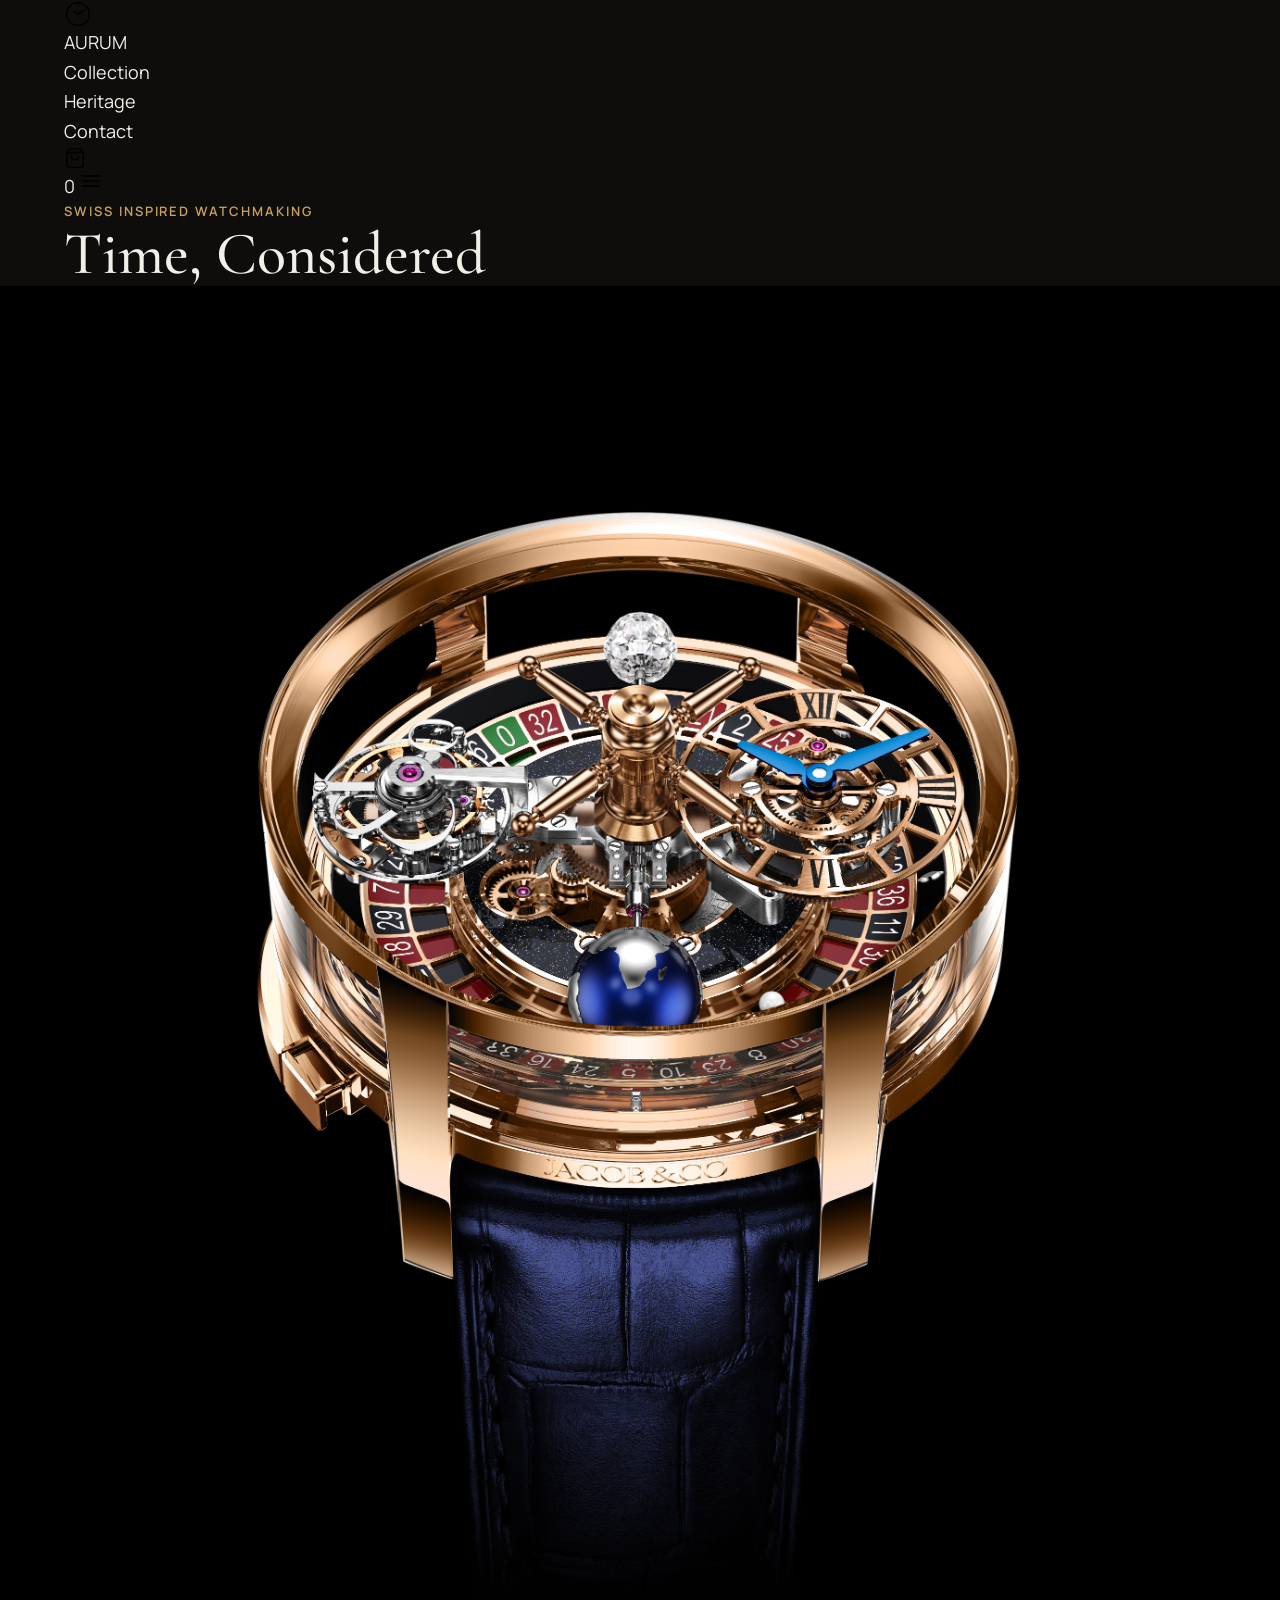
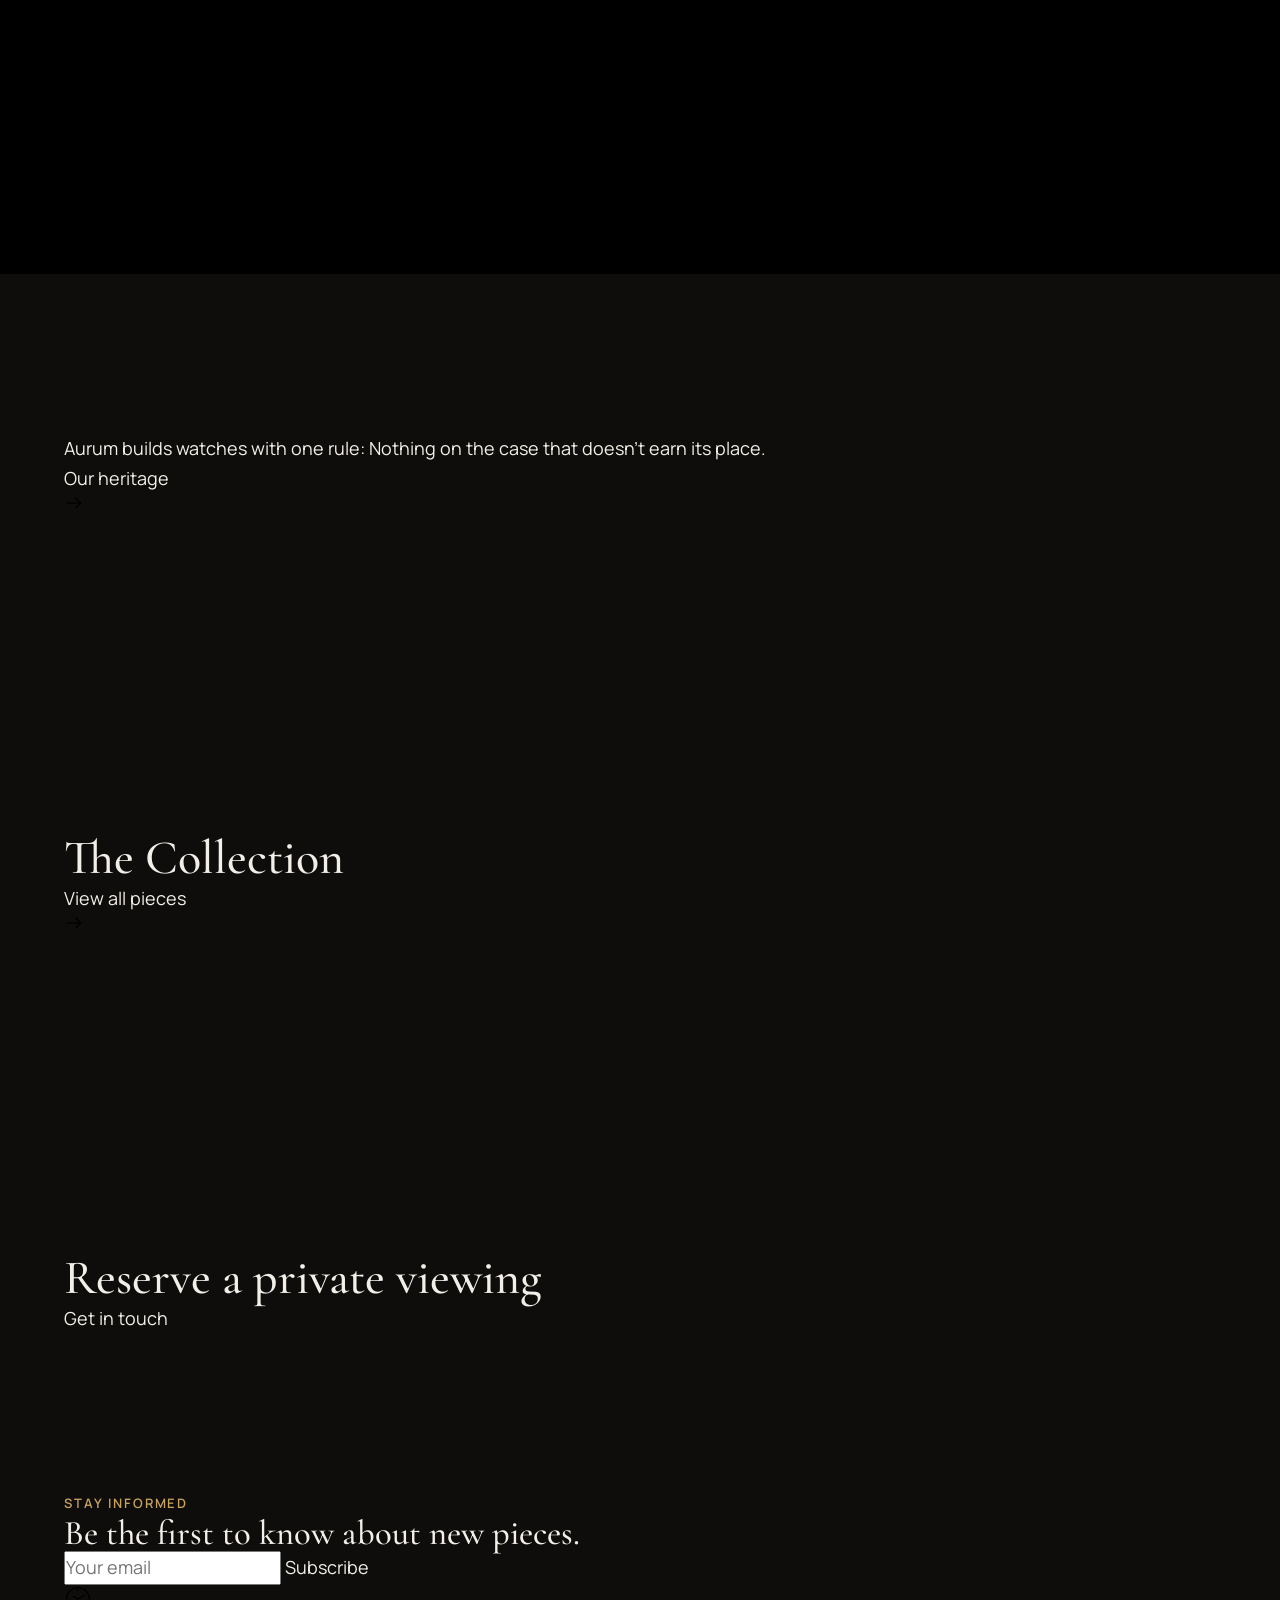
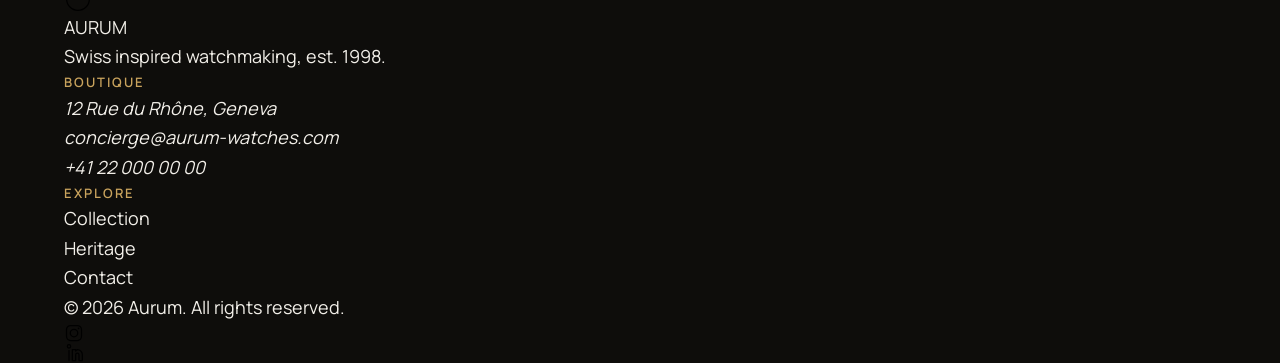
==== index.html @ 199cb2e3 "Set up project: design tokens, fonts, icons, product data and page skeletons" ====
<!doctype html>
<html lang="en">
  <head>
    <meta charset="UTF-8" />
    <meta name="viewport" content="width=device-width, initial-scale=1.0" />
    <title>Aurum</title>
    <link rel="stylesheet" href="./css/fonts.css" />
    <link rel="stylesheet" href="./css/standard.css" />
    <link rel="stylesheet" href="style.css" />
  </head>
  <body>
    <!--Header-->
    <header class="site-header">
      <div class="container header-inner">
        <a href="index.html" class="logo">
          <img src="./assets/icons/logo.svg" alt="" width="28" height="28" />
          <span>AURUM</span>
        </a>
        <nav class="site-nav" aria-label="Main navigation">
          <ul>
            <li><a href="html/collection.html">Collection</a></li>
            <li><a href="html/heritage.html">Heritage</a></li>
            <li><a href="html/contact.html">Contact</a></li>
          </ul>
        </nav>

        <div class="header-actions">
          <!--Warenkorb-->
          <a href="html/cart.html" class="cart-link" aria-label="Cart">
            <img src="./assets/icons/cart.svg" alt="" width="22" height="22" />
            <span class="cart-count" id="cart-count">0</span>
          </a>
          <button
            class="nav-toggle"
            aria-expanded="false"
            aria-controls="site-nav"
          >
            <img
              src="./assets/icons/menu.svg"
              alt="Open menu"
              width="24"
              height="24"
            />
          </button>
        </div>
      </div>
    </header>

    <main id="main">
      <!--Hero-->
      <section class="hero">
        <div class="container">
          <p class="eyebrow">Swiss Inspired Watchmaking</p>
          <h1>Time, Considered</h1>
        </div>
        <figure class="hero-media">
          <img
            src="./assets/images/hero-img.jpg"
            alt="Aurum skeleton watch on black"
          />
        </figure>
      </section>

      <!--Markenstatement-->
      <section class="section section-intro">
        <div class="container">
          <p class="lead">
            Aurum builds watches with one rule: Nothing on the case that doesn't
            earn its place.
          </p>
          <a href="html/heritage.html" class="link-arrow">
            Our heritage
            <img
              src="./assets/icons/arrow-right.svg"
              alt=""
              width="20"
              height="20"
            />
          </a>
        </div>
      </section>

      <!--Ausgewählte Modelle-->
      <section class="section section-featured">
        <div class="container">
          <h2>The Collection</h2>
          <ul class="product-grid" id="featured-grid"></ul>
          <!--Wird per JS eingefügt-->
          <a href="html/collection.html" class="link-arrow">
            View all pieces
            <img
              src="./assets/icons/arrow-right.svg"
              alt=""
              width="20"
              height="20"
            />
          </a>
        </div>
      </section>

      <!--CTA-->
      <section class="section section-cta">
        <div class="container">
          <h2>Reserve a private viewing</h2>
          <a href="html/contact.html" class="button">Get in touch</a>
        </div>
      </section>
    </main>

    <footer class="site-footer">
      <div class="container">
        <!--Newsletter-->
        <div class="footer-newsletter">
          <p class="eyebrow">Stay Informed</p>
          <h3>Be the first to know about new pieces.</h3>
          <form class="newsletter-form">
            <input type="email" placeholder="Your email" required />
            <button type="submit" class="button">Subscribe</button>
          </form>
        </div>

        <div class="footer-top">
          <div class="footer-col">
            <a href="index.html" class="logo">
              <img
                src="./assets/icons/logo.svg"
                alt=""
                width="28"
                height="28"
              />
              <span>AURUM</span>
            </a>
            <p class="footer-tagline">Swiss inspired watchmaking, est. 1998.</p>
          </div>
          <div class="footer-col">
            <p class="eyebrow">Boutique</p>
            <address>
              12 Rue du Rhône, Geneva<br />
              concierge@aurum-watches.com<br />
              +41 22 000 00 00
            </address>
          </div>

          <div class="footer-col">
            <p class="eyebrow">Explore</p>
            <nav aria-label="Footer navigation">
              <ul>
                <li><a href="html/collection.html">Collection</a></li>
                <li><a href="html/heritage.html">Heritage</a></li>
                <li><a href="html/contact.html">Contact</a></li>
              </ul>
            </nav>
          </div>
        </div>
        <div class="footer-bottom">
          <p>&copy; 2026 Aurum. All rights reserved.</p>
          <ul class="socials">
            <li>
              <a href="#" aria-label="Instagram">
                <img
                  src="./assets/icons/instagram.svg"
                  alt=""
                  width="20"
                  height="20"
                />
              </a>
            </li>
            <li>
              <a href="#" aria-label="LinkedIn">
                <img
                  src="./assets/icons/linkedin.svg"
                  alt=""
                  width="20"
                  height="20"
                />
              </a>
            </li>
          </ul>
        </div>
      </div>
    </footer>
    <script src="./script/cart.js"></script>
    <script src="./script/template.js"></script>
    <script src="script.js"></script>
  </body>
</html>
---- css/fonts.css ----
/* cormorant-garamond-300 - latin */
@font-face {
  font-display: swap; /* Check https://developer.mozilla.org/en-US/docs/Web/CSS/@font-face/font-display for other options. */
  font-family: "Cormorant Garamond";
  font-style: normal;
  font-weight: 300;
  src: url("../assets/fonts/cormorant-garamond-v21-latin-300.woff2")
    format("woff2"); /* Chrome 36+, Opera 23+, Firefox 39+, Safari 12+, iOS 10+ */
}
/* cormorant-garamond-regular - latin */
@font-face {
  font-display: swap; /* Check https://developer.mozilla.org/en-US/docs/Web/CSS/@font-face/font-display for other options. */
  font-family: "Cormorant Garamond";
  font-style: normal;
  font-weight: 400;
  src: url("../assets/fonts/cormorant-garamond-v21-latin-regular.woff2")
    format("woff2"); /* Chrome 36+, Opera 23+, Firefox 39+, Safari 12+, iOS 10+ */
}
/* cormorant-garamond-500 - latin */
@font-face {
  font-display: swap; /* Check https://developer.mozilla.org/en-US/docs/Web/CSS/@font-face/font-display for other options. */
  font-family: "Cormorant Garamond";
  font-style: normal;
  font-weight: 500;
  src: url("../assets/fonts/cormorant-garamond-v21-latin-500.woff2")
    format("woff2"); /* Chrome 36+, Opera 23+, Firefox 39+, Safari 12+, iOS 10+ */
}
/* cormorant-garamond-600 - latin */
@font-face {
  font-display: swap; /* Check https://developer.mozilla.org/en-US/docs/Web/CSS/@font-face/font-display for other options. */
  font-family: "Cormorant Garamond";
  font-style: normal;
  font-weight: 600;
  src: url("../assets/fonts/cormorant-garamond-v21-latin-600.woff2")
    format("woff2"); /* Chrome 36+, Opera 23+, Firefox 39+, Safari 12+, iOS 10+ */
}
/* cormorant-garamond-700 - latin */
@font-face {
  font-display: swap; /* Check https://developer.mozilla.org/en-US/docs/Web/CSS/@font-face/font-display for other options. */
  font-family: "Cormorant Garamond";
  font-style: normal;
  font-weight: 700;
  src: url("../assets/fonts/cormorant-garamond-v21-latin-700.woff2")
    format("woff2"); /* Chrome 36+, Opera 23+, Firefox 39+, Safari 12+, iOS 10+ */
}
/* manrope-200 - latin */
@font-face {
  font-display: swap; /* Check https://developer.mozilla.org/en-US/docs/Web/CSS/@font-face/font-display for other options. */
  font-family: "Manrope";
  font-style: normal;
  font-weight: 200;
  src: url("../assets/fonts/manrope-v20-latin-200.woff2") format("woff2"); /* Chrome 36+, Opera 23+, Firefox 39+, Safari 12+, iOS 10+ */
}
/* manrope-300 - latin */
@font-face {
  font-display: swap; /* Check https://developer.mozilla.org/en-US/docs/Web/CSS/@font-face/font-display for other options. */
  font-family: "Manrope";
  font-style: normal;
  font-weight: 300;
  src: url("../assets/fonts/manrope-v20-latin-300.woff2") format("woff2"); /* Chrome 36+, Opera 23+, Firefox 39+, Safari 12+, iOS 10+ */
}
/* manrope-regular - latin */
@font-face {
  font-display: swap; /* Check https://developer.mozilla.org/en-US/docs/Web/CSS/@font-face/font-display for other options. */
  font-family: "Manrope";
  font-style: normal;
  font-weight: 400;
  src: url("../assets/fonts/manrope-v20-latin-regular.woff2") format("woff2"); /* Chrome 36+, Opera 23+, Firefox 39+, Safari 12+, iOS 10+ */
}
/* manrope-500 - latin */
@font-face {
  font-display: swap; /* Check https://developer.mozilla.org/en-US/docs/Web/CSS/@font-face/font-display for other options. */
  font-family: "Manrope";
  font-style: normal;
  font-weight: 500;
  src: url("../assets/fonts/manrope-v20-latin-500.woff2") format("woff2"); /* Chrome 36+, Opera 23+, Firefox 39+, Safari 12+, iOS 10+ */
}
/* manrope-600 - latin */
@font-face {
  font-display: swap; /* Check https://developer.mozilla.org/en-US/docs/Web/CSS/@font-face/font-display for other options. */
  font-family: "Manrope";
  font-style: normal;
  font-weight: 600;
  src: url("../assets/fonts/manrope-v20-latin-600.woff2") format("woff2"); /* Chrome 36+, Opera 23+, Firefox 39+, Safari 12+, iOS 10+ */
}
/* manrope-700 - latin */
@font-face {
  font-display: swap; /* Check https://developer.mozilla.org/en-US/docs/Web/CSS/@font-face/font-display for other options. */
  font-family: "Manrope";
  font-style: normal;
  font-weight: 700;
  src: url("../assets/fonts/manrope-v20-latin-700.woff2") format("woff2"); /* Chrome 36+, Opera 23+, Firefox 39+, Safari 12+, iOS 10+ */
}
/* manrope-800 - latin */
@font-face {
  font-display: swap; /* Check https://developer.mozilla.org/en-US/docs/Web/CSS/@font-face/font-display for other options. */
  font-family: "Manrope";
  font-style: normal;
  font-weight: 800;
  src: url("../assets/fonts/manrope-v20-latin-800.woff2") format("woff2"); /* Chrome 36+, Opera 23+, Firefox 39+, Safari 12+, iOS 10+ */
}
---- css/standard.css ----
/* ============================================
   1. DESIGN TOKENS  (:root-Variablen)
   ============================================ */
:root {
  /* ---- Farben: "Dunkles Gold / Haute Horlogerie" ---- */
  --bg: #0e0d0b; /* fast schwarz, warmer Unterton statt reines Schwarz */
  --surface: #18150f; /* jeder zweite Abschnitt, Karten */
  --hairline: #2c2820; /* 1px-Linien, Rahmen um Bilder */
  --ink: #f2efe9; /* Text + Überschriften (warmes Off-White) */
  --muted: #9c9488; /* Meta: Material, Referenz, Bildunterschriften */
  --inverse: #151310; /* Text auf hellen/goldenen Flächen */
  --accent: #c9a35d; /* Gold – diesmal bewusst sichtbar, nicht nur homöopathisch */

  /* ---- Schrift ---- */
  --font-display: "Cormorant Garamond", "Times New Roman", serif;
  --font-body: "Manrope", system-ui, -apple-system, sans-serif;

  /* ---- Schriftgrößen (fluid: min .. ideal .. max) ---- */
  --text-xs: 0.8125rem; /* 13px – Meta, Labels */
  --text-sm: 0.9375rem; /* 15px */
  --text-base: clamp(1.0625rem, 1rem + 0.3vw, 1.125rem); /* 17–18px Fließtext */
  --text-lg: clamp(1.25rem, 1.1rem + 0.6vw, 1.5rem);
  --h3: clamp(1.5rem, 1.2rem + 1.2vw, 2.25rem); /* ~28–36px */
  --h2: clamp(2rem, 1.5rem + 2vw, 3rem); /* ~40–56px */
  --h1: clamp(2.5rem, 1.8rem + 3vw, 3.75rem);
  --display: clamp(
    3rem,
    2rem + 7vw,
    6.5rem
  ); /* Hero-Titel – bewusst größer als bei Studio Kalk */

  /* ---- Zeilenhöhen ---- */
  --leading-tight: 1.05; /* große Überschriften: Serifen brauchen etwas weniger Luft */
  --leading-snug: 1.3;
  --leading-normal: 1.65; /* Fließtext */

  /* ---- Buchstabenabstand ---- */
  --tracking-tight: 0em; /* Cormorant braucht keine negative Sperrung wie eine Grotesk */
  --tracking-wide: 0.15em; /* Labels in GROSSBUCHSTABEN – bewusst weiter als bei Studio Kalk */

  /* ---- Abstände (Spacing-Skala) ---- */
  --space-3xs: 0.25rem; /*  4px */
  --space-2xs: 0.5rem; /*  8px */
  --space-xs: 0.75rem; /* 12px */
  --space-sm: 1rem; /* 16px */
  --space-md: 1.5rem; /* 24px */
  --space-lg: 2.5rem; /* 40px */
  --space-xl: 4rem; /* 64px */
  --space-2xl: 6rem; /* 96px */
  --space-3xl: 10rem; /* 160px */

  /* Abstand zwischen großen Seiten-Abschnitten (fluid) */
  --section-gap: clamp(4rem, 2rem + 10vw, 10rem);

  /* ---- Layout ---- */
  --container: 1440px; /* max. Inhaltsbreite */
  --gutter: clamp(1.25rem, 5vw, 4rem); /* Seitenrand links/rechts */
  --measure: 64ch; /* max. Textbreite für Lesbarkeit */

  /* ---- Sonstiges ---- */
  --radius: 0px; /* scharfe Kanten – "präzise gefertigt", kein Soft-UI */
  --border: 1px solid var(--hairline);
  --transition: 250ms ease;
  --transition-slow: 500ms ease;
}

/* ============================================
   2. RESET
   ============================================ */
*,
*::before,
*::after {
  box-sizing: border-box;
  margin: 0;
  padding: 0;
}

html {
  -webkit-text-size-adjust: 100%;
  scroll-behavior: smooth;
}

body {
  min-height: 100vh;
  background: var(--bg);
  color: var(--ink);
  font-family: var(--font-body);
  font-size: var(--text-base);
  font-weight: 400;
  line-height: var(--leading-normal);
  -webkit-font-smoothing: antialiased;
  text-rendering: optimizeLegibility;
}

/* Überschriften: Display-Serife, ruhig, kein künstliches Sperren */
h1,
h2,
h3,
h4 {
  font-family: var(--font-display);
  font-weight: 500;
  line-height: var(--leading-tight);
  letter-spacing: var(--tracking-tight);
  text-wrap: balance;
}

h1 {
  font-size: var(--h1);
}
h2 {
  font-size: var(--h2);
}
h3 {
  font-size: var(--h3);
}

p {
  max-width: var(--measure);
  text-wrap: pretty;
}

/* Medien nie breiter als ihr Container */
img,
picture,
video,
svg {
  display: block;
  max-width: 100%;
  height: auto;
}

/* Formular-Elemente erben die Schrift */
input,
button,
textarea,
select {
  font: inherit;
  color: inherit;
}

button {
  background: none;
  border: none;
  cursor: pointer;
}

a {
  color: inherit;
  text-decoration: none;
}

ul,
ol {
  list-style: none;
}

/* ============================================
   3. HILFSKLASSEN
   ============================================ */

/* Zentrierter Inhalts-Container mit Seitenrand */
.container {
  width: 100%;
  max-width: var(--container);
  margin-inline: auto;
  padding-inline: var(--gutter);
}

/* Vertikaler Abstand für große Abschnitte */
.section {
  padding-block: var(--section-gap);
}

/* Nur für Screenreader sichtbar (z. B. Skip-Link, Labels) */
.visually-hidden {
  position: absolute;
  width: 1px;
  height: 1px;
  padding: 0;
  margin: -1px;
  overflow: hidden;
  clip: rect(0 0 0 0);
  white-space: nowrap;
  border: 0;
}

/* Kleines Label in Großbuchstaben (Referenz · Material · Limitierung) */
.eyebrow {
  font-size: var(--text-xs);
  font-weight: 600;
  text-transform: uppercase;
  letter-spacing: var(--tracking-wide);
  color: var(--accent);
}

/* ============================================
   4. FOKUS & BARRIEREFREIHEIT
   ============================================ */
:focus-visible {
  outline: 2px solid var(--accent);
  outline-offset: 3px;
}

@media (prefers-reduced-motion: reduce) {
  html {
    scroll-behavior: auto;
  }
  *,
  *::before,
  *::after {
    animation-duration: 0.01ms !important;
    animation-iteration-count: 1 !important;
    transition-duration: 0.01ms !important;
  }
}
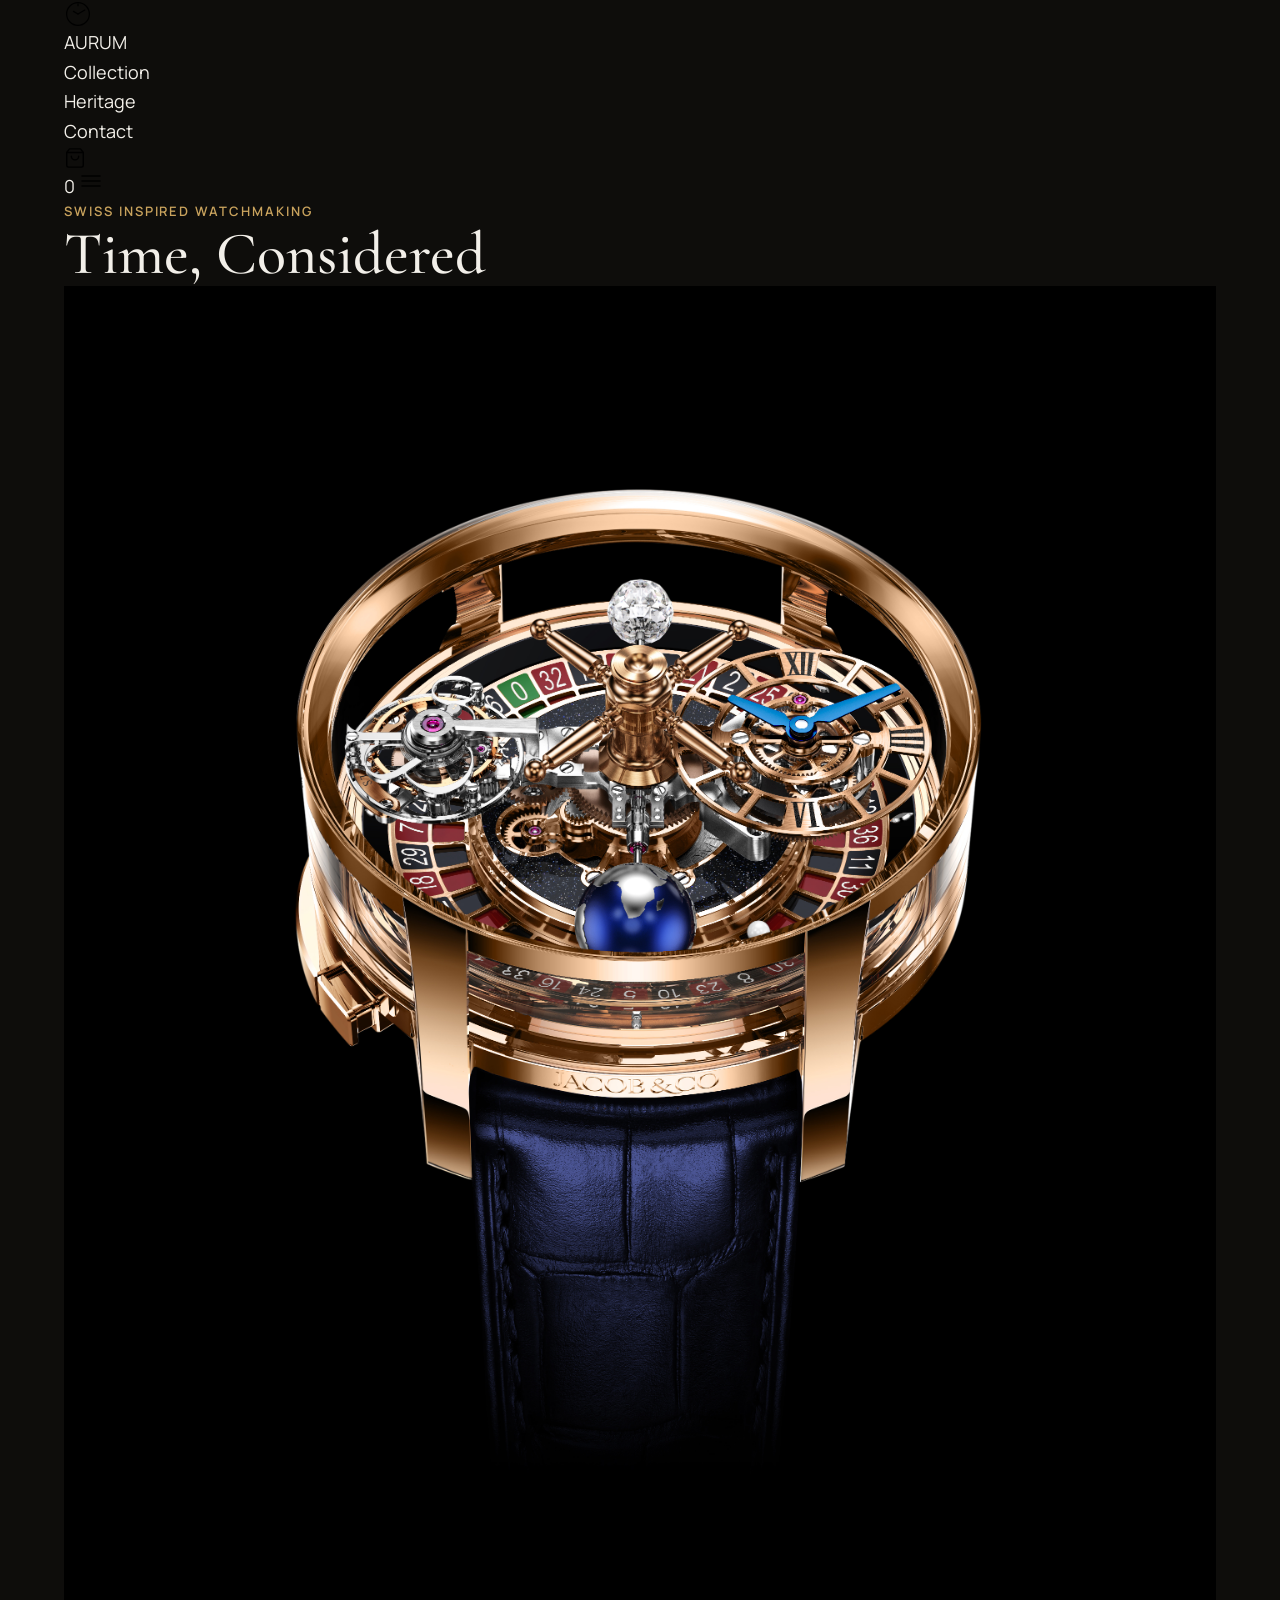
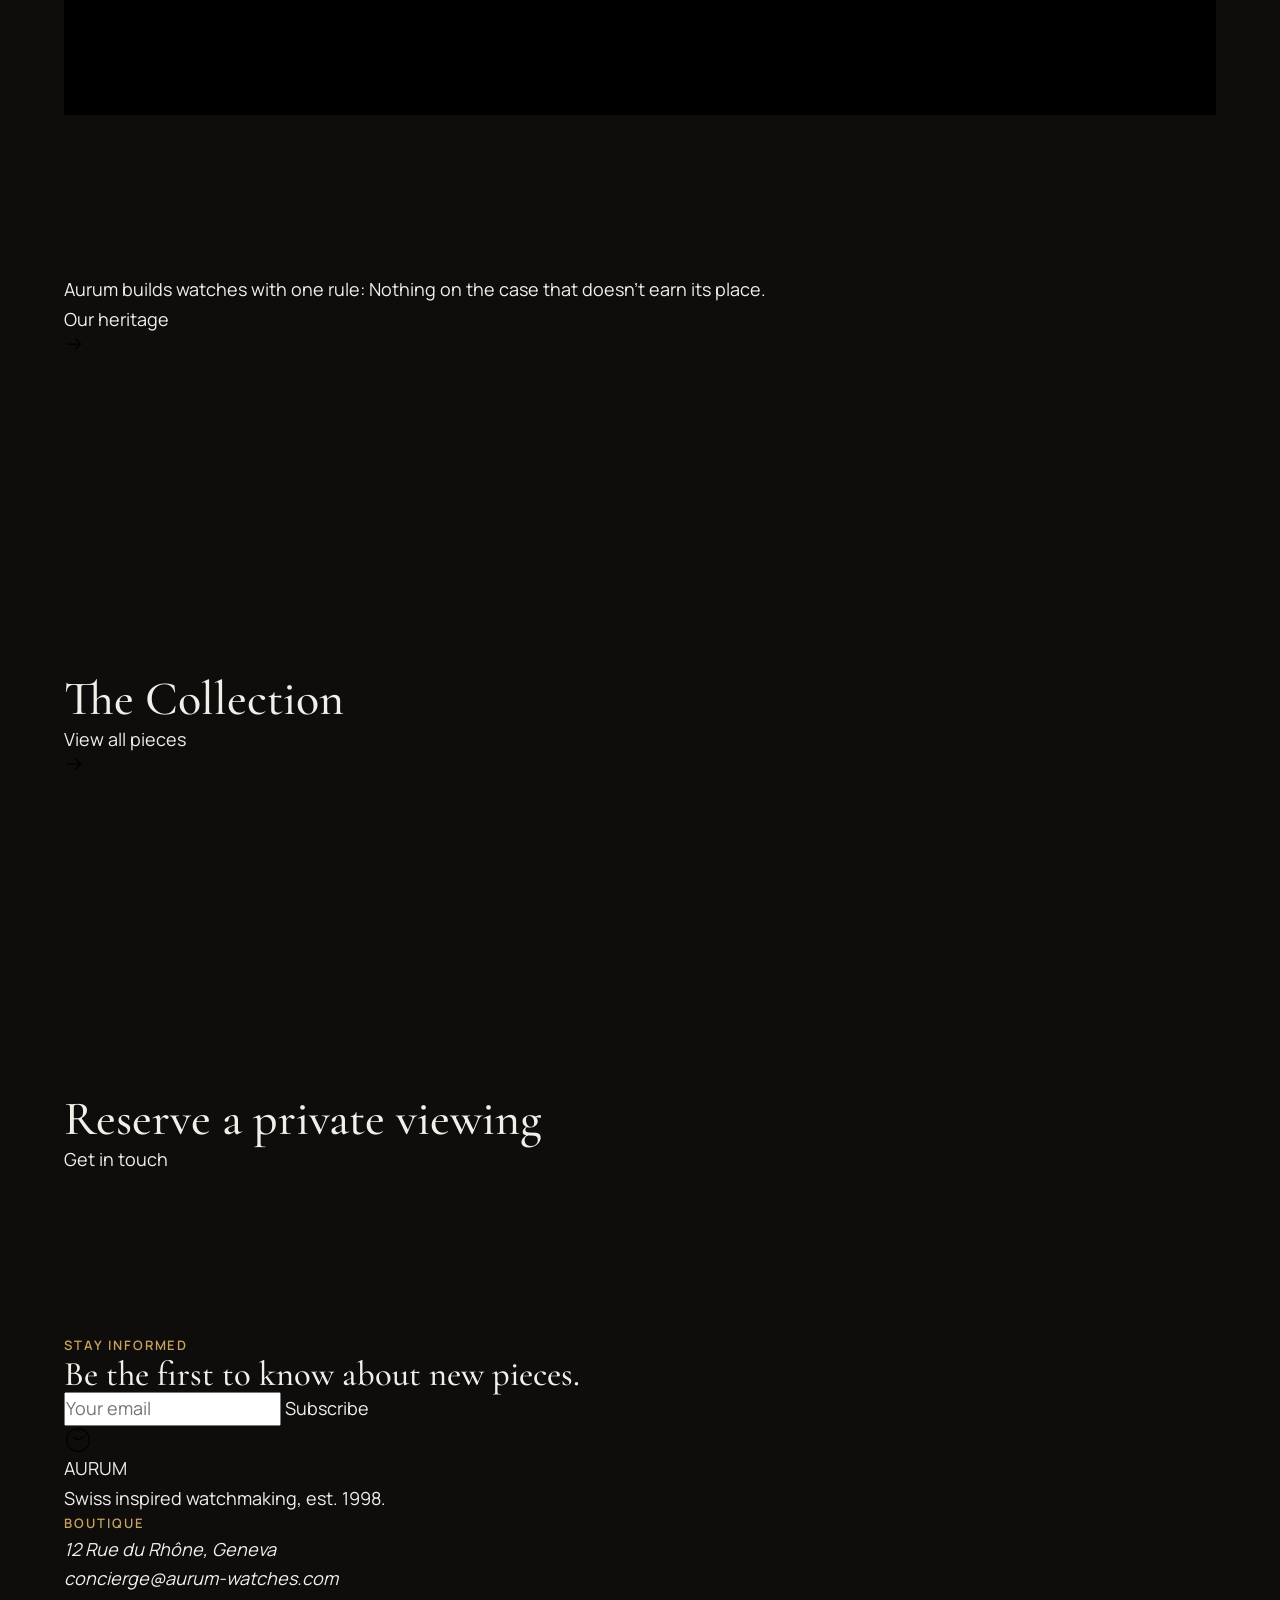
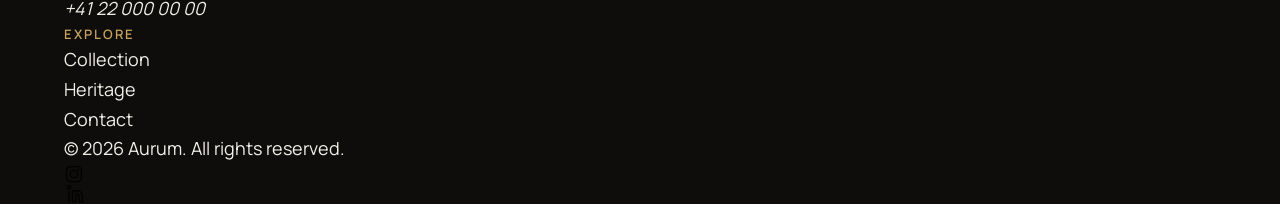
==== commit 7a0da0ad: "Wrap hero text and image in a shared grid container" ====
--- a/index.html
+++ b/index.html
@@ -49,16 +49,18 @@
     <main id="main">
       <!--Hero-->
       <section class="hero">
-        <div class="container">
-          <p class="eyebrow">Swiss Inspired Watchmaking</p>
-          <h1>Time, Considered</h1>
+        <div class="container hero-grid">
+          <div class="hero-text">
+            <p class="eyebrow">Swiss Inspired Watchmaking</p>
+            <h1>Time, Considered</h1>
+          </div>
+          <figure class="hero-media">
+            <img
+              src="./assets/images/hero-img.jpg"
+              alt="Aurum skeleton watch on black"
+            />
+          </figure>
         </div>
-        <figure class="hero-media">
-          <img
-            src="./assets/images/hero-img.jpg"
-            alt="Aurum skeleton watch on black"
-          />
-        </figure>
       </section>
 
       <!--Markenstatement-->
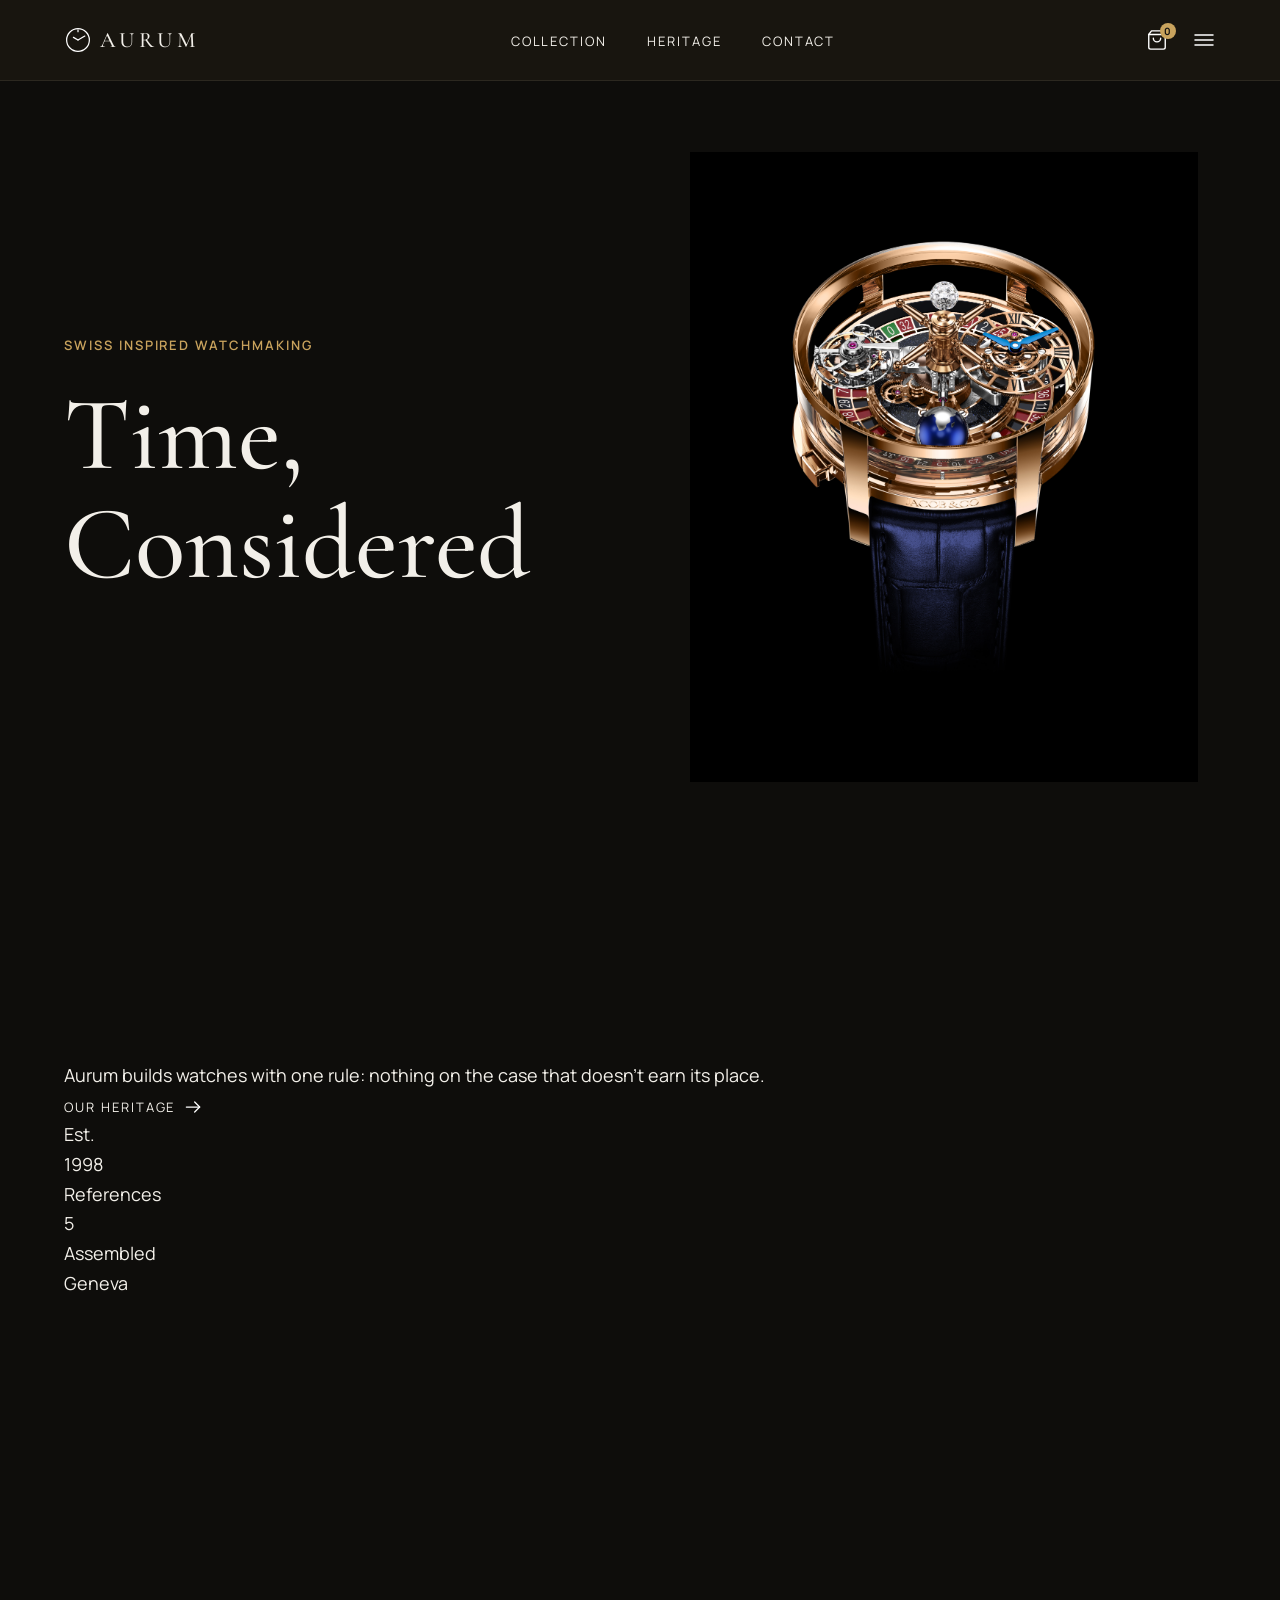
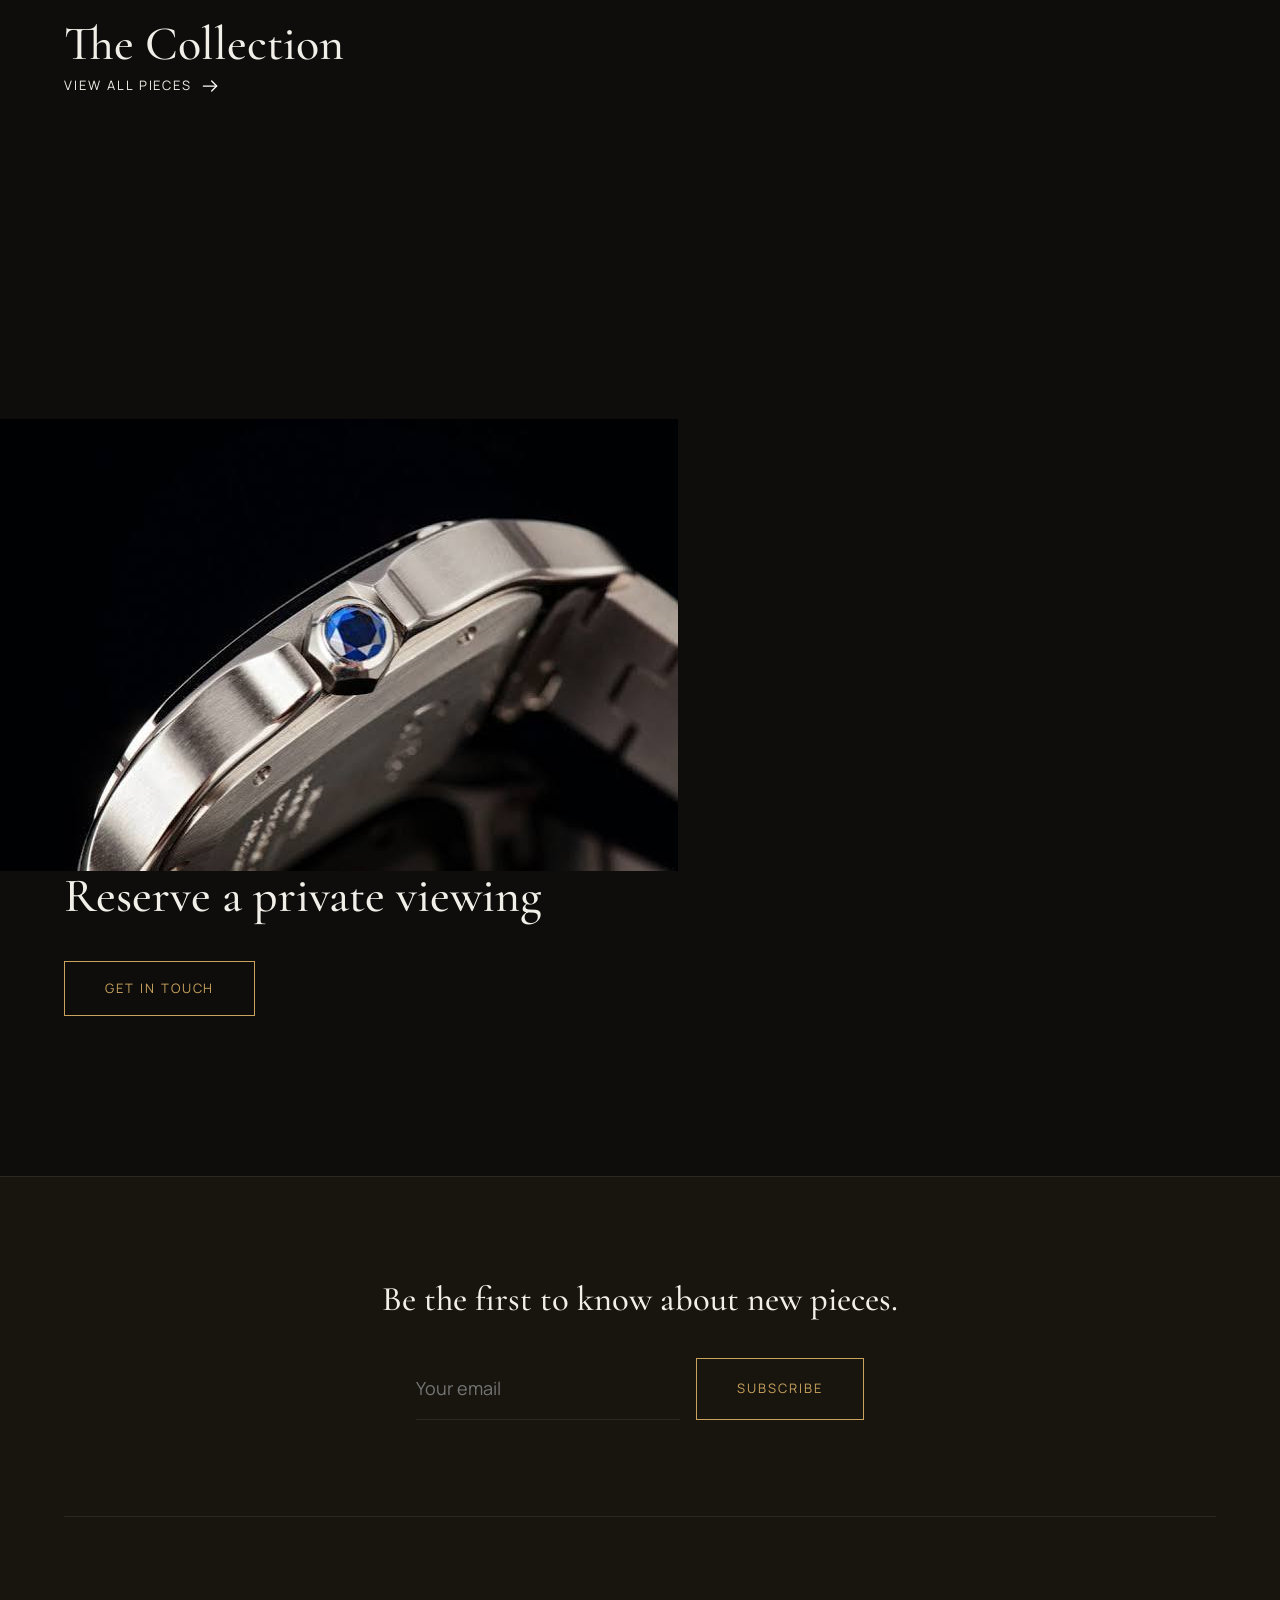
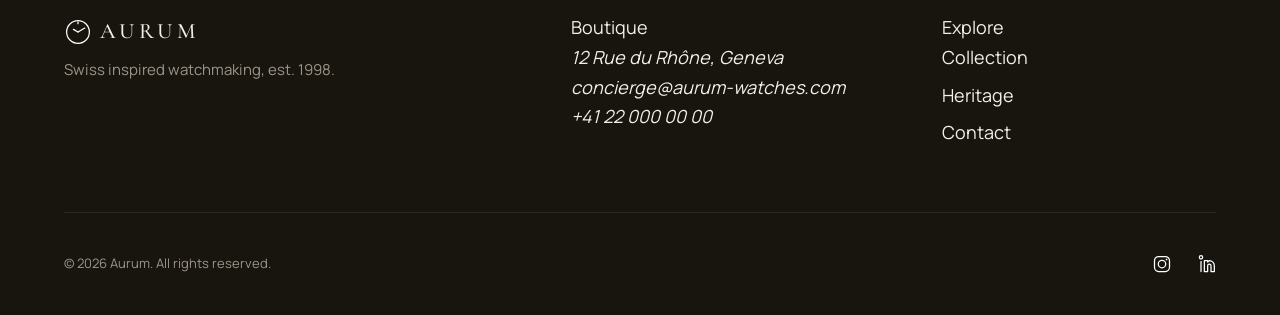
==== commit 8d372241: "Reduce eyebrow overuse and fix page title dashes" ====
--- a/index.html
+++ b/index.html
@@ -65,27 +65,44 @@
 
       <!--Markenstatement-->
       <section class="section section-intro">
-        <div class="container">
-          <p class="lead">
-            Aurum builds watches with one rule: Nothing on the case that doesn't
-            earn its place.
-          </p>
-          <a href="html/heritage.html" class="link-arrow">
-            Our heritage
-            <img
-              src="./assets/icons/arrow-right.svg"
-              alt=""
-              width="20"
-              height="20"
-            />
-          </a>
+        <div class="container intro-grid">
+          <div class="intro-text" data-reveal>
+            <p class="lead">
+              Aurum builds watches with one rule: nothing on the case that
+              doesn't earn its place.
+            </p>
+            <a href="html/heritage.html" class="link-arrow">
+              Our heritage
+              <img
+                src="./assets/icons/arrow-right.svg"
+                alt=""
+                width="20"
+                height="20"
+              />
+            </a>
+          </div>
+
+          <dl class="intro-stats" data-reveal>
+            <div>
+              <dt>Est.</dt>
+              <dd>1998</dd>
+            </div>
+            <div>
+              <dt>References</dt>
+              <dd>5</dd>
+            </div>
+            <div>
+              <dt>Assembled</dt>
+              <dd>Geneva</dd>
+            </div>
+          </dl>
         </div>
       </section>
 
       <!--Ausgewählte Modelle-->
       <section class="section section-featured">
         <div class="container">
-          <h2>The Collection</h2>
+          <h2 data-reveal>The Collection</h2>
           <ul class="product-grid" id="featured-grid"></ul>
           <!--Wird per JS eingefügt-->
           <a href="html/collection.html" class="link-arrow">
@@ -102,7 +119,10 @@
 
       <!--CTA-->
       <section class="section section-cta">
-        <div class="container">
+        <figure class="cta-media">
+          <img src="./assets/images/cartier-crown-detail.jpg" alt="" />
+        </figure>
+        <div class="container cta-content" data-reveal>
           <h2>Reserve a private viewing</h2>
           <a href="html/contact.html" class="button">Get in touch</a>
         </div>
@@ -113,7 +133,6 @@
       <div class="container">
         <!--Newsletter-->
         <div class="footer-newsletter">
-          <p class="eyebrow">Stay Informed</p>
           <h3>Be the first to know about new pieces.</h3>
           <form class="newsletter-form">
             <input type="email" placeholder="Your email" required />
@@ -135,7 +154,7 @@
             <p class="footer-tagline">Swiss inspired watchmaking, est. 1998.</p>
           </div>
           <div class="footer-col">
-            <p class="eyebrow">Boutique</p>
+            <p class="footer-label">Boutique</p>
             <address>
               12 Rue du Rhône, Geneva<br />
               concierge@aurum-watches.com<br />
@@ -144,7 +163,7 @@
           </div>
 
           <div class="footer-col">
-            <p class="eyebrow">Explore</p>
+            <p class="footer-label">Explore</p>
             <nav aria-label="Footer navigation">
               <ul>
                 <li><a href="html/collection.html">Collection</a></li>
--- a/style.css
+++ b/style.css
@@ -0,0 +1,255 @@
+img[src*="icons/"] {
+  filter: invert(1);
+}
+
+/* Header */
+.site-header {
+  position: sticky;
+  top: 0;
+  z-index: 1000;
+  background: var(--surface);
+  border-bottom: 1px solid var(--hairline);
+  transition:
+    background var(--transition),
+    border-color var(--transition);
+}
+
+.site-header.is-top {
+  background: transparent;
+  border-color: transparent;
+}
+
+.header-inner {
+  display: flex;
+  align-items: center;
+  justify-content: space-between;
+  min-height: 80px;
+}
+
+.header-actions {
+  display: flex;
+  align-items: center;
+  gap: var(--space-md);
+}
+
+.logo {
+  display: flex;
+  align-items: center;
+  gap: var(--space-2xs);
+}
+
+.logo span {
+  font-family: var(--font-display);
+  font-size: 1.375rem;
+  letter-spacing: 0.2em;
+  text-transform: uppercase;
+  font-weight: 500;
+}
+
+.site-nav ul {
+  display: flex;
+  gap: var(--space-lg);
+}
+
+.site-nav a {
+  font-size: var(--text-xs);
+  text-transform: uppercase;
+  letter-spacing: var(--tracking-wide);
+  padding-block: var(--space-2xs);
+  border-bottom: 1px solid transparent;
+  transition: color var(--transition);
+}
+
+.site-nav a:hover {
+  color: var(--accent);
+}
+
+.site-nav a[aria-current="page"] {
+  color: var(--accent);
+  border-bottom-color: var(--accent);
+}
+
+.cart-link {
+  position: relative;
+  display: inline-flex;
+}
+
+.cart-count {
+  position: absolute;
+  top: -6px;
+  right: -8px;
+  min-width: 16px;
+  height: 16px;
+  padding: 0 4px;
+  border-radius: 50%;
+  background: var(--accent);
+  color: var(--inverse);
+  font-size: 0.625rem;
+  font-weight: 700;
+  display: flex;
+  align-items: center;
+  justify-content: center;
+}
+
+/* Hero */
+.hero {
+  position: relative;
+  min-height: 100svh;
+  margin-top: -5rem;
+  display: flex;
+  align-items: center;
+}
+
+.hero-grid {
+  display: grid;
+  gap: var(--space-xl);
+  padding-top: 8rem;
+  padding-bottom: var(--space-2xl);
+}
+
+.hero-text h1 {
+  margin-top: var(--space-md);
+  font-size: var(--display);
+  max-width: 12ch;
+}
+
+.hero-media img {
+  width: 100%;
+  max-height: 70vh;
+  object-fit: contain;
+}
+
+/* Footer */
+.site-footer {
+  background: var(--surface);
+  border-top: 1px solid var(--hairline);
+  padding-block: var(--space-2xl) var(--space-lg);
+}
+
+.footer-newsletter {
+  text-align: center;
+  padding-bottom: var(--space-2xl);
+  margin-bottom: var(--space-2xl);
+  border-bottom: 1px solid var(--hairline);
+}
+
+.footer-newsletter h3 {
+  margin-top: var(--space-2xs);
+}
+
+.newsletter-form {
+  display: flex;
+  gap: var(--space-sm);
+  max-width: 28rem;
+  margin: var(--space-lg) auto 0;
+}
+
+.newsletter-form input {
+  flex: 1;
+  background: transparent;
+  border: none;
+  border-bottom: 1px solid var(--hairline);
+  color: var(--ink);
+  padding-block: var(--space-sm);
+}
+
+.newsletter-form input:focus {
+  border-color: var(--accent);
+}
+
+.footer-top {
+  display: grid;
+  gap: var(--space-lg);
+  padding-bottom: var(--space-xl);
+  border-bottom: 1px solid var(--hairline);
+}
+
+.footer-tagline {
+  margin-top: var(--space-2xs);
+  font-size: var(--text-sm);
+  color: var(--muted);
+}
+
+.footer-col nav ul {
+  display: flex;
+  flex-direction: column;
+  gap: var(--space-2xs);
+}
+
+.footer-col nav a:hover {
+  color: var(--accent);
+}
+
+.footer-bottom {
+  display: flex;
+  flex-wrap: wrap;
+  justify-content: space-between;
+  align-items: center;
+  gap: var(--space-md);
+  padding-top: var(--space-lg);
+  font-size: var(--text-xs);
+  color: var(--muted);
+}
+
+.socials {
+  display: flex;
+  gap: var(--space-md);
+}
+
+.link-arrow {
+  display: inline-flex;
+  align-items: center;
+  gap: var(--space-2xs);
+  font-size: var(--text-xs);
+  text-transform: uppercase;
+  letter-spacing: var(--tracking-wide);
+  transition: color var(--transition);
+}
+
+.link-arrow:hover {
+  color: var(--accent);
+}
+
+.link-arrow img {
+  transition: transform var(--transition);
+}
+
+.link-arrow:hover img {
+  transform: translateX(4px);
+}
+
+.button {
+  display: inline-block;
+  padding: var(--space-sm) var(--space-lg);
+  border: 1px solid var(--accent);
+  color: var(--accent);
+  font-size: var(--text-xs);
+  text-transform: uppercase;
+  letter-spacing: var(--tracking-wide);
+  transition:
+    background var(--transition),
+    color var(--transition);
+}
+
+.button:hover {
+  background: var(--accent);
+  color: var(--inverse);
+}
+
+.section-cta .button {
+  margin-top: var(--space-lg);
+}
+
+@media (min-width: 60rem) {
+  .hero-grid {
+    grid-template-columns: 1fr 1fr;
+    align-items: center;
+  }
+}
+
+@media (min-width: 48rem) {
+  .footer-top {
+    grid-template-columns: 1.5fr 1fr 1fr;
+    gap: var(--space-2xl);
+  }
+}
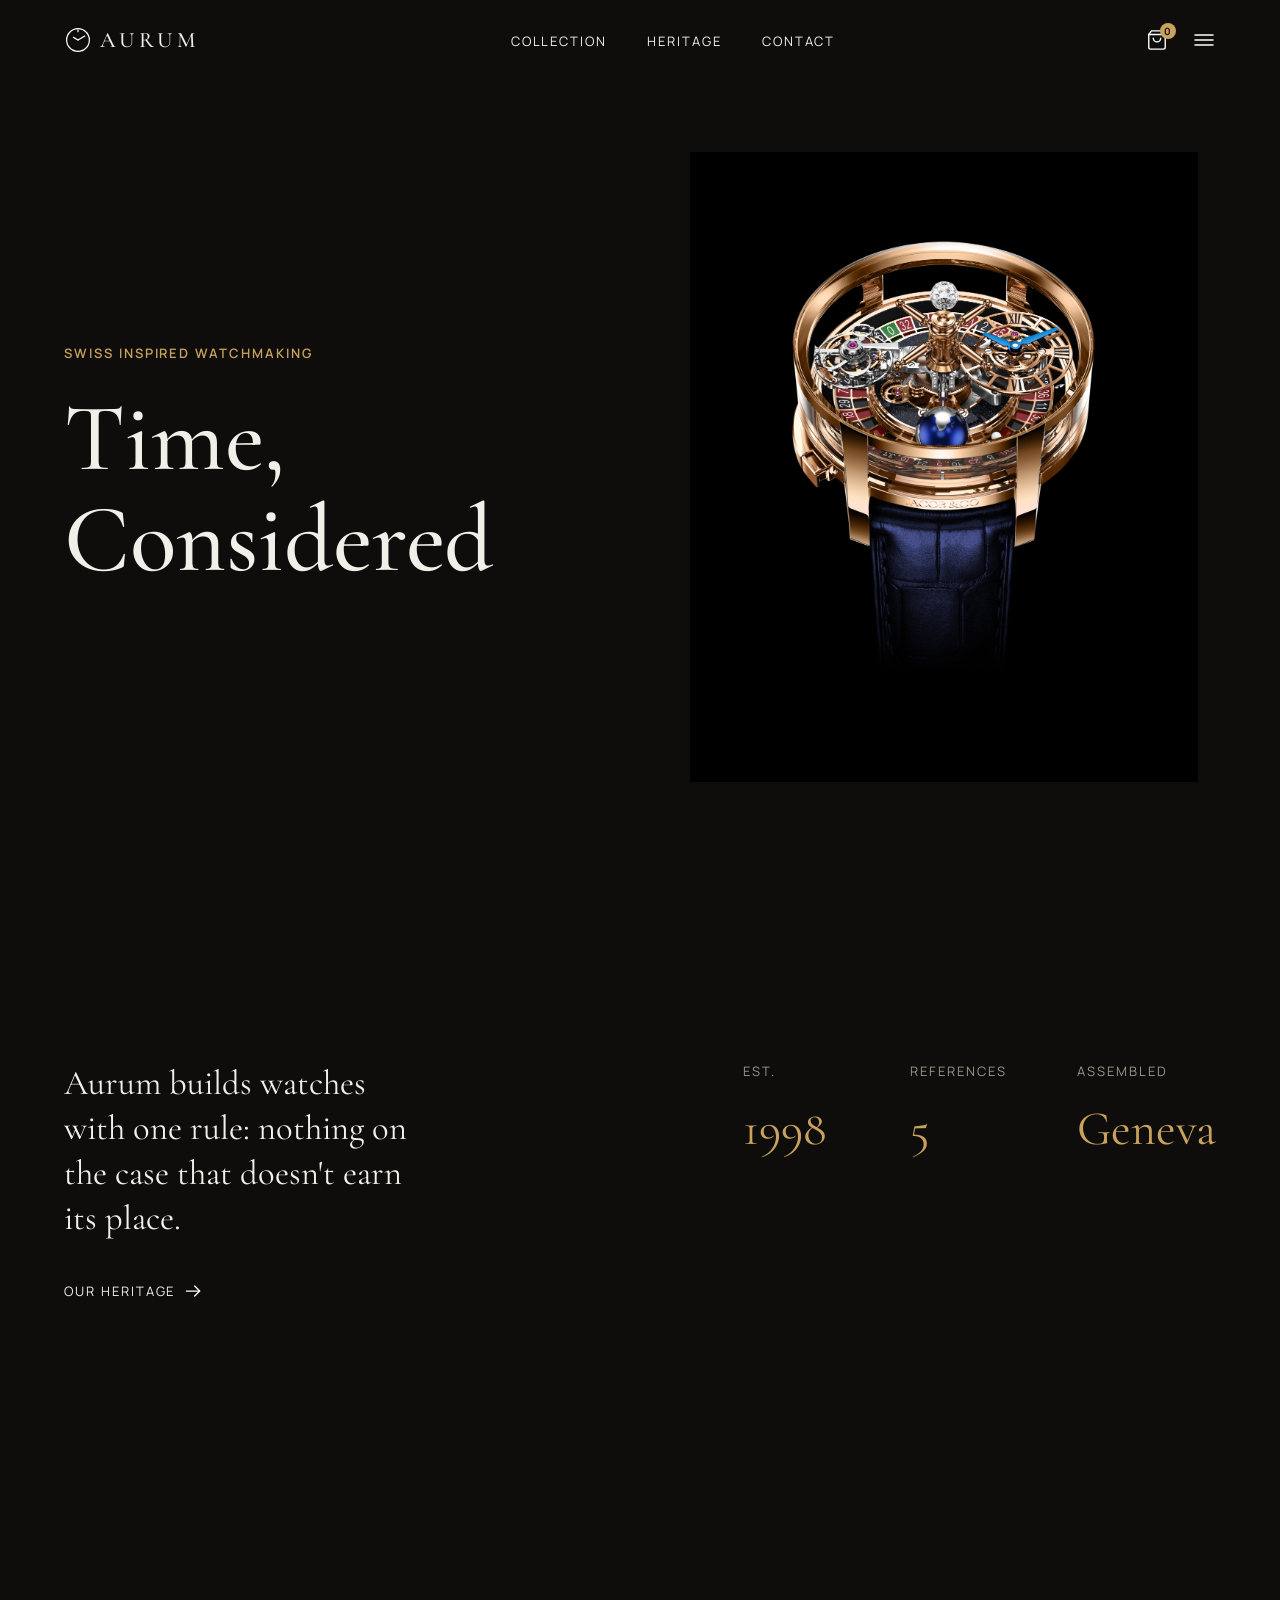
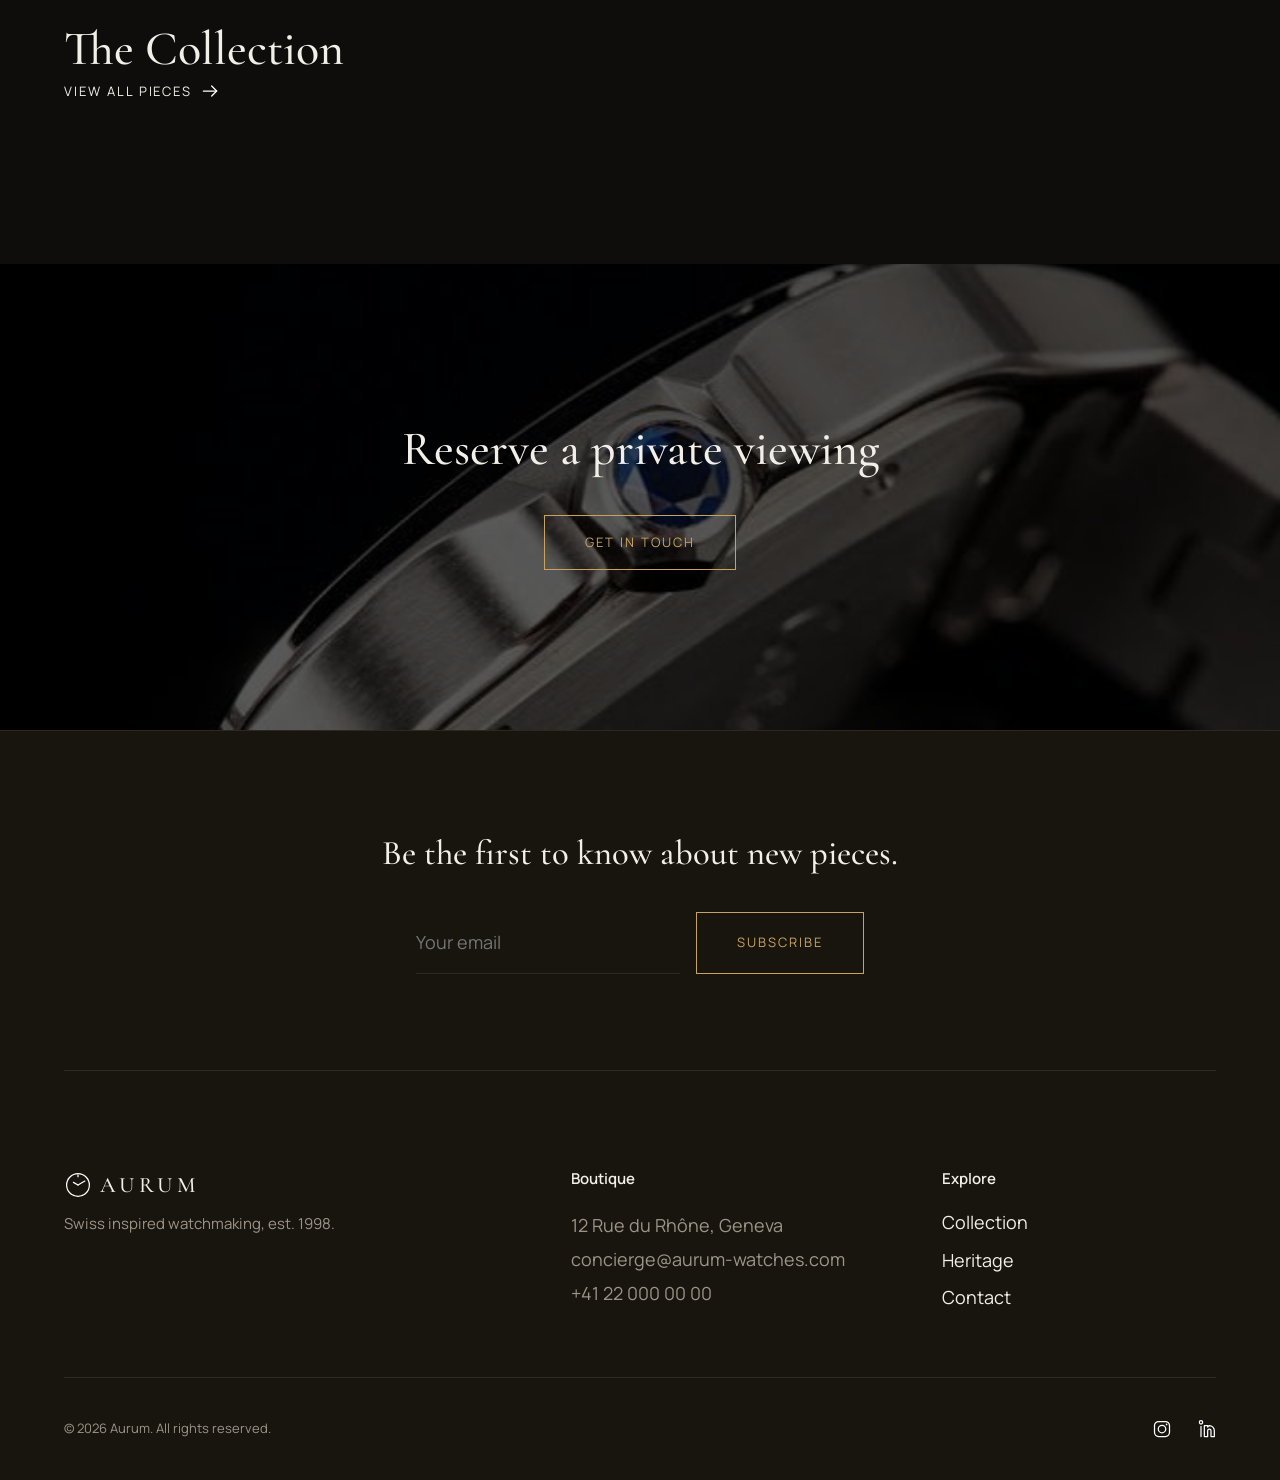
==== commit e1c0f98a: "Add shared getProducts() fetch helper with promise caching" ====
--- a/index.html
+++ b/index.html
@@ -201,6 +201,7 @@
       </div>
     </footer>
     <script src="./script/cart.js"></script>
+    <script src="./script/product.js"></script>
     <script src="./script/template.js"></script>
     <script src="script.js"></script>
   </body>
--- a/css/standard.css
+++ b/css/standard.css
@@ -26,8 +26,8 @@
   --display: clamp(
     3rem,
     2rem + 7vw,
-    6.5rem
-  ); /* Hero-Titel – bewusst größer als bei Studio Kalk */
+    6rem
+  ); /* Hero-Titel – bewusst größer als bei Studio Kalk, 96px-Deckel */
 
   /* ---- Zeilenhöhen ---- */
   --leading-tight: 1.05; /* große Überschriften: Serifen brauchen etwas weniger Luft */
@@ -60,8 +60,9 @@
   /* ---- Sonstiges ---- */
   --radius: 0px; /* scharfe Kanten – "präzise gefertigt", kein Soft-UI */
   --border: 1px solid var(--hairline);
-  --transition: 250ms ease;
-  --transition-slow: 500ms ease;
+  --ease-out: cubic-bezier(0.23, 1, 0.32, 1); /* kräftigere Kurve als das eingebaute "ease" */
+  --transition: 250ms var(--ease-out);
+  --transition-slow: 500ms var(--ease-out);
 }
 
 /* ============================================
--- a/style.css
+++ b/style.css
@@ -170,6 +170,24 @@
   color: var(--muted);
 }
 
+/* Spaltenüberschrift im Footer: bewusst anders als .eyebrow, kein Tracking/Caps */
+.footer-label {
+  font-size: var(--text-sm);
+  font-weight: 600;
+  color: var(--ink);
+}
+
+.footer-col address,
+.footer-col nav {
+  margin-top: var(--space-sm);
+}
+
+.footer-col address {
+  font-style: normal;
+  line-height: 1.9;
+  color: var(--muted);
+}
+
 .footer-col nav ul {
   display: flex;
   flex-direction: column;
@@ -236,8 +254,82 @@
   color: var(--inverse);
 }
 
+.button:active {
+  transform: scale(0.97);
+}
+
 .section-cta .button {
   margin-top: var(--space-lg);
+}
+
+/* Markenstatement: Text + Kennzahlen nebeneinander */
+.intro-grid {
+  display: grid;
+  gap: var(--space-xl);
+}
+
+.intro-text .lead {
+  font-family: var(--font-display);
+  font-size: var(--h3);
+  font-weight: 400;
+  line-height: var(--leading-snug);
+  max-width: 24ch;
+}
+
+.intro-text .link-arrow {
+  margin-top: var(--space-lg);
+}
+
+.intro-stats {
+  display: grid;
+  gap: var(--space-lg);
+  padding-top: var(--space-lg);
+  border-top: 1px solid var(--hairline);
+}
+
+.intro-stats dt {
+  font-size: var(--text-xs);
+  text-transform: uppercase;
+  letter-spacing: var(--tracking-wide);
+  color: var(--muted);
+}
+
+.intro-stats dd {
+  margin-top: var(--space-2xs);
+  font-family: var(--font-display);
+  font-size: var(--h2);
+  color: var(--accent);
+}
+
+/* CTA: abgedunkeltes Foto als Hintergrund statt flacher Fläche */
+.section-cta {
+  position: relative;
+  overflow: hidden;
+  text-align: center;
+}
+
+.cta-media {
+  position: absolute;
+  inset: 0;
+  margin: 0;
+}
+
+.cta-media img {
+  width: 100%;
+  height: 100%;
+  object-fit: cover;
+  filter: brightness(0.35) saturate(0.8);
+}
+
+.cta-content {
+  position: relative;
+  z-index: 1;
+}
+
+@media (min-width: 30rem) {
+  .intro-stats {
+    grid-template-columns: repeat(3, 1fr);
+  }
 }
 
 @media (min-width: 60rem) {
@@ -245,6 +337,14 @@
     grid-template-columns: 1fr 1fr;
     align-items: center;
   }
+  .intro-grid {
+    grid-template-columns: 1.3fr 1fr;
+    align-items: start;
+  }
+  .intro-stats {
+    border-top: none;
+    padding-top: 0;
+  }
 }
 
 @media (min-width: 48rem) {
@@ -253,3 +353,25 @@
     gap: var(--space-2xl);
   }
 }
+
+/* Scroll-Reveal: Elemente blenden sanft ein, sobald sie ins Bild scrollen */
+[data-reveal] {
+  opacity: 0;
+  transform: translateY(24px);
+  transition:
+    opacity 600ms var(--ease-out),
+    transform 600ms var(--ease-out);
+}
+
+[data-reveal].is-visible {
+  opacity: 1;
+  transform: translateY(0);
+}
+
+@media (prefers-reduced-motion: reduce) {
+  [data-reveal] {
+    opacity: 1;
+    transform: none;
+    transition: none;
+  }
+}
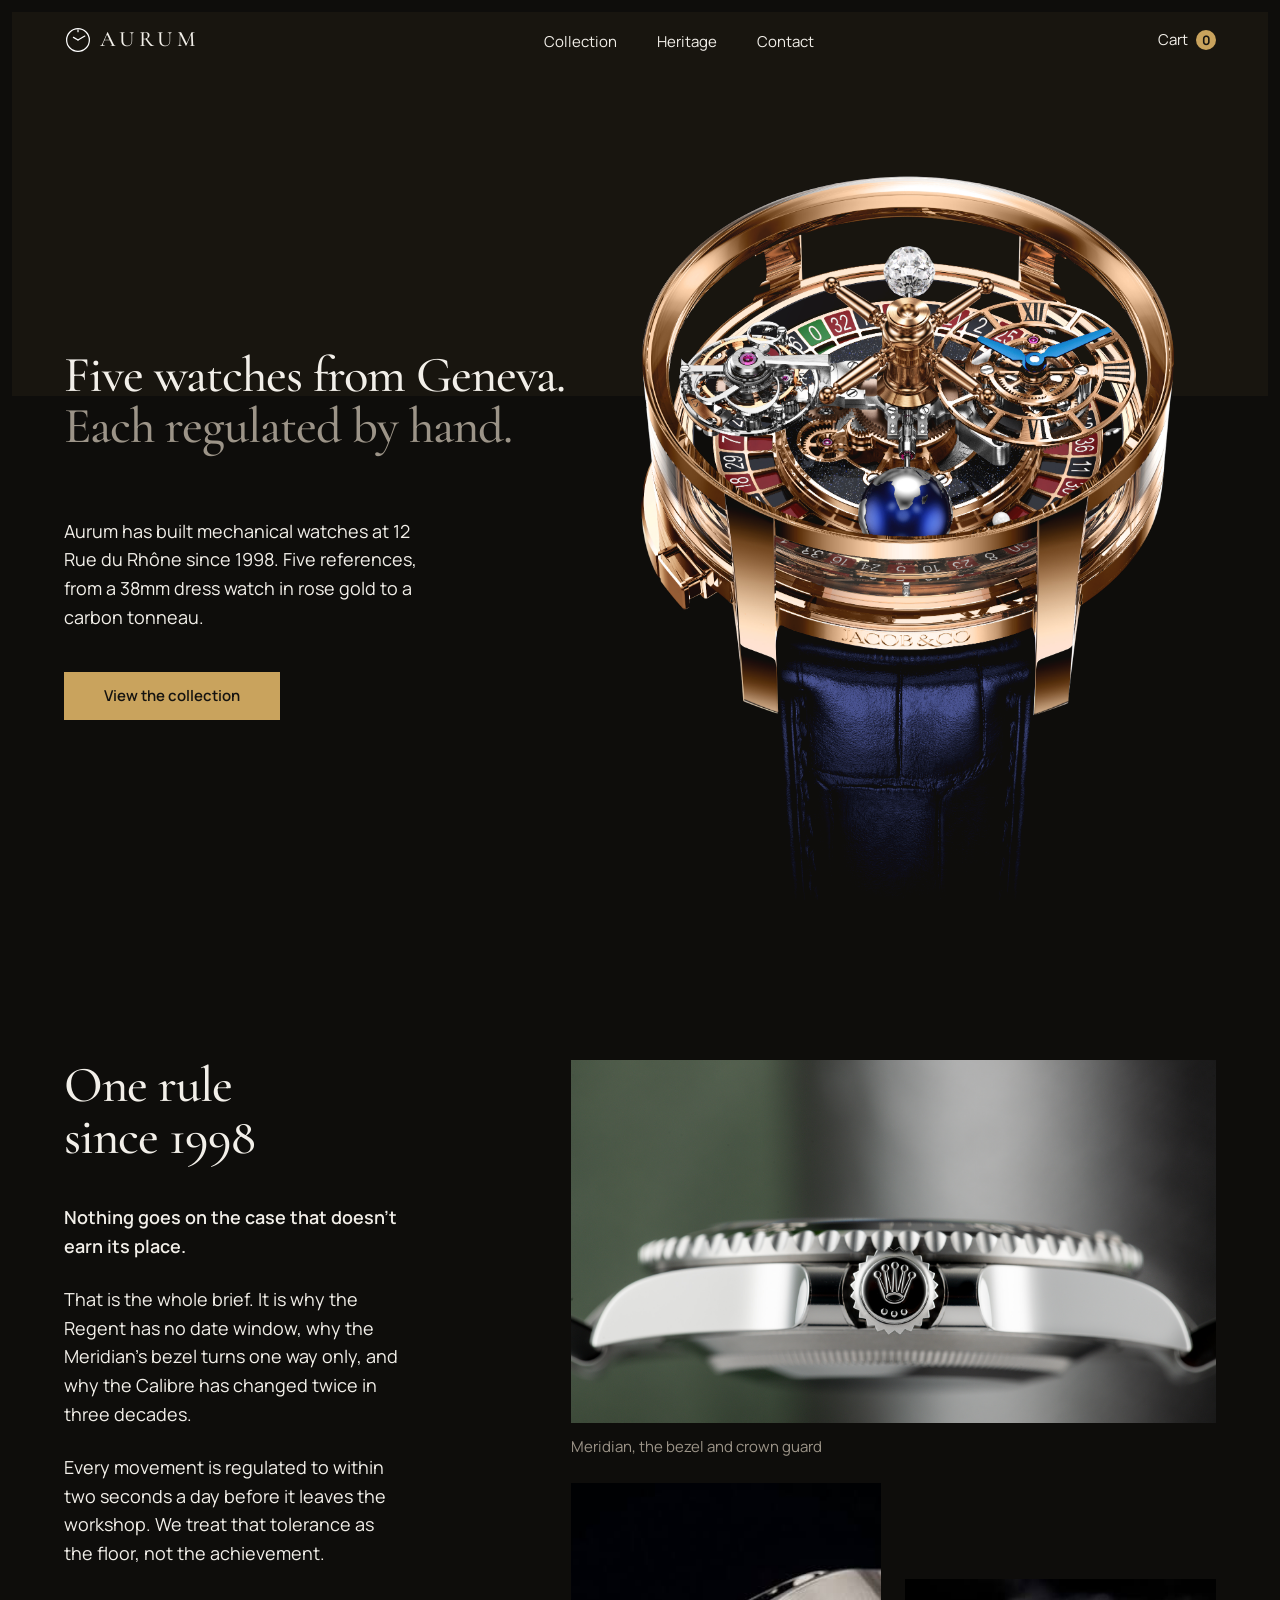
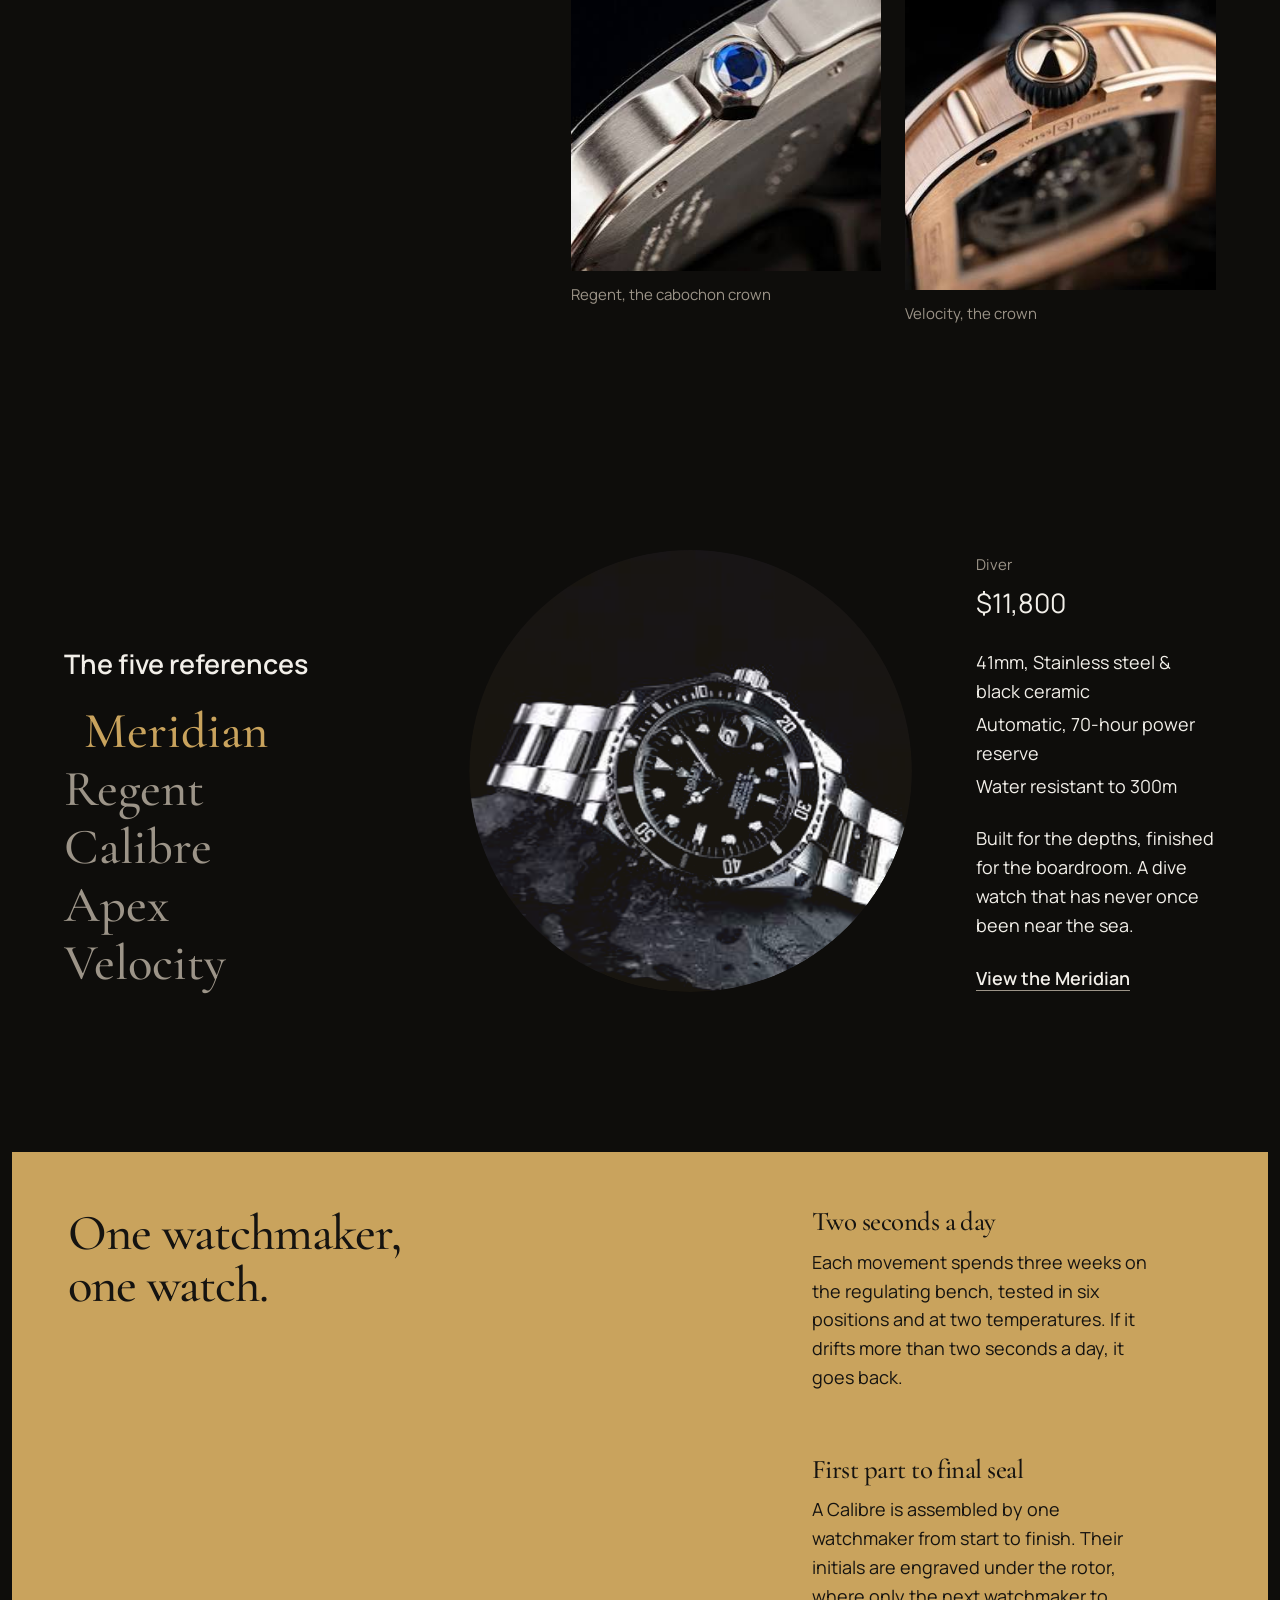
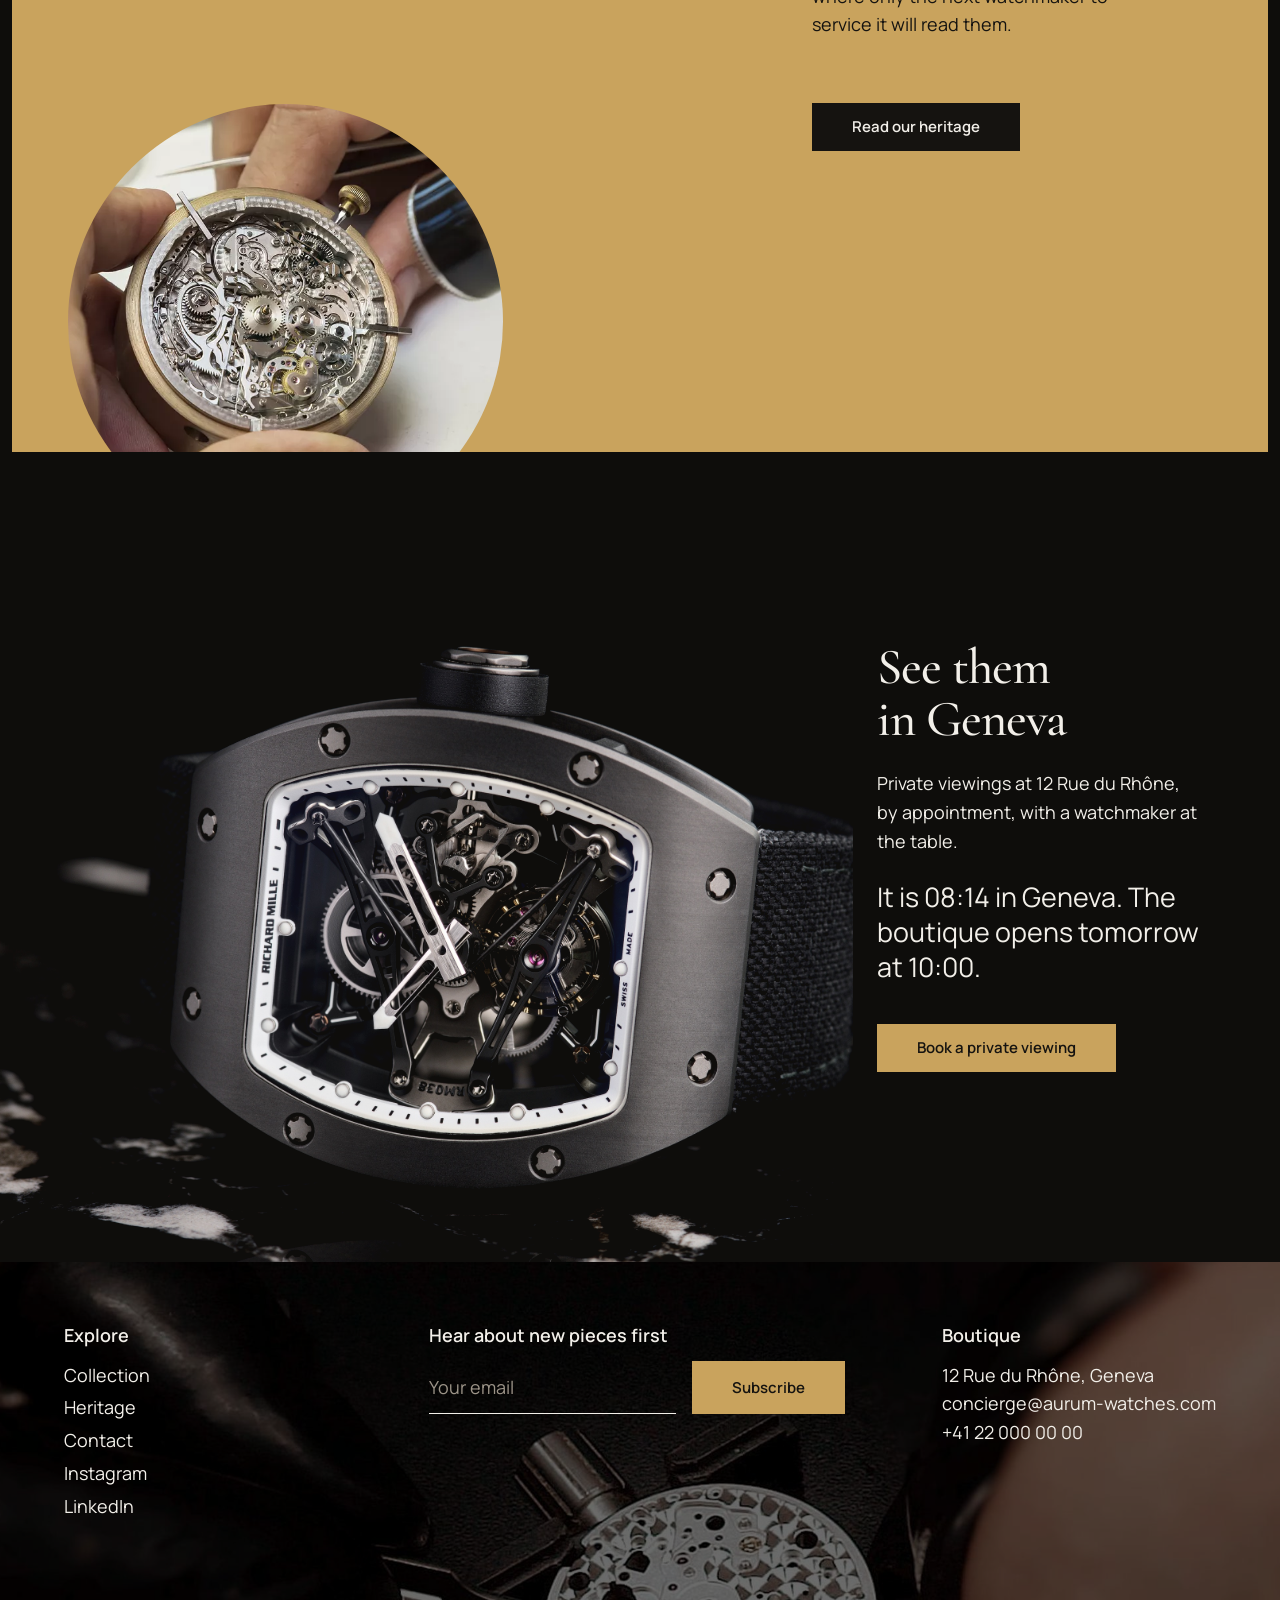
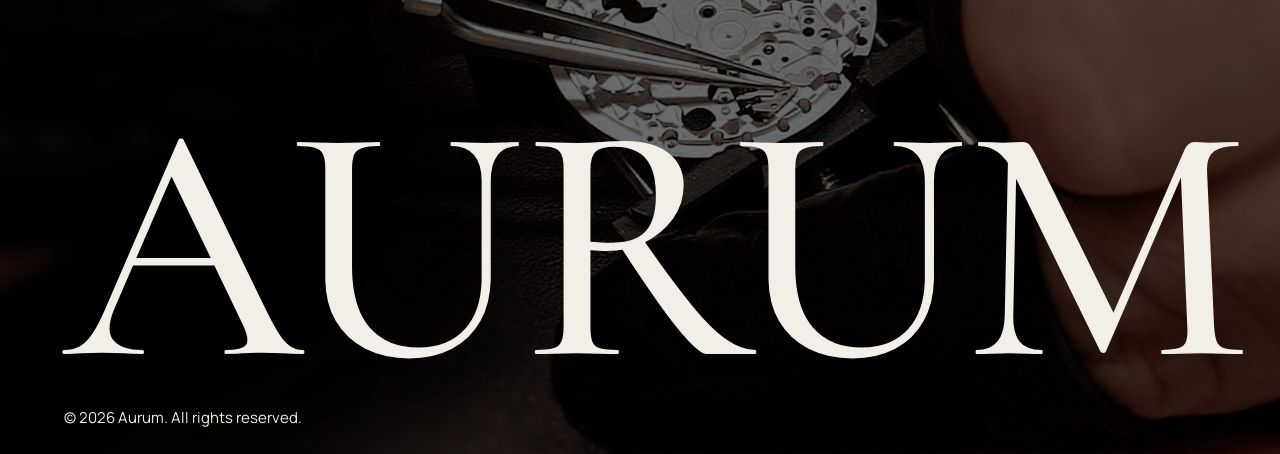
==== commit 7540736b: "Redesign homepage: oversized hero watch, reference picker, live boutique clock and photo footer" ====
--- a/index.html
+++ b/index.html
@@ -3,7 +3,18 @@
   <head>
     <meta charset="UTF-8" />
     <meta name="viewport" content="width=device-width, initial-scale=1.0" />
-    <title>Aurum</title>
+    <title>Aurum - Mechanical watches from Geneva</title>
+    <!--Markiert, dass JS läuft: Animationen verstecken Inhalte nur dann-->
+    <script>
+      document.documentElement.classList.add("js");
+    </script>
+    <link
+      rel="preload"
+      href="./assets/fonts/cormorant-garamond-v21-latin-500.woff2"
+      as="font"
+      type="font/woff2"
+      crossorigin
+    />
     <link rel="stylesheet" href="./css/fonts.css" />
     <link rel="stylesheet" href="./css/standard.css" />
     <link rel="stylesheet" href="style.css" />
@@ -16,7 +27,7 @@
           <img src="./assets/icons/logo.svg" alt="" width="28" height="28" />
           <span>AURUM</span>
         </a>
-        <nav class="site-nav" aria-label="Main navigation">
+        <nav class="site-nav" id="site-nav" aria-label="Main navigation">
           <ul>
             <li><a href="html/collection.html">Collection</a></li>
             <li><a href="html/heritage.html">Heritage</a></li>
@@ -26,8 +37,8 @@
 
         <div class="header-actions">
           <!--Warenkorb-->
-          <a href="html/cart.html" class="cart-link" aria-label="Cart">
-            <img src="./assets/icons/cart.svg" alt="" width="22" height="22" />
+          <a href="html/cart.html" class="cart-link">
+            Cart
             <span class="cart-count" id="cart-count">0</span>
           </a>
           <button
@@ -47,160 +58,267 @@
     </header>
 
     <main id="main">
-      <!--Hero-->
+      <!--Hero: die Uhr liegt auf der Kante zwischen dunklem Panel und Seitengrund-->
       <section class="hero">
-        <div class="container hero-grid">
-          <div class="hero-text">
-            <p class="eyebrow">Swiss Inspired Watchmaking</p>
-            <h1>Time, Considered</h1>
-          </div>
-          <figure class="hero-media">
+        <figure class="hero-media" data-shutter>
+          <img
+            src="./assets/images/hero-img.jpg"
+            alt="Aurum skeleton tourbillon in rose gold on a blue alligator strap"
+            width="2764"
+            height="3429"
+            fetchpriority="high"
+          />
+        </figure>
+
+        <div class="container hero-copy">
+          <h1 class="hero-title lines">
+            <span class="line"
+              ><span data-line style="--i: 0"
+                >Five watches from Geneva.</span
+              ></span
+            >
+            <span class="line hero-title-soft"
+              ><span data-line style="--i: 1"
+                >Each regulated by hand.</span
+              ></span
+            >
+          </h1>
+          <div class="hero-body">
+            <p data-load style="--delay: 420ms">
+              Aurum has built mechanical watches at 12 Rue du Rhône since 1998.
+              Five references, from a 38mm dress watch in rose gold to a carbon
+              tonneau.
+            </p>
+            <a
+              href="html/collection.html"
+              class="button"
+              data-load
+              style="--delay: 500ms"
+              >View the collection</a
+            >
+          </div>
+        </div>
+      </section>
+
+      <!--Markenstatement: schmale Textspalte + drei Detailaufnahmen-->
+      <section class="section section-intro">
+        <div class="container intro-grid">
+          <div class="intro-text">
+            <h2 data-reveal style="--i: 0">One rule since 1998</h2>
+            <p class="intro-lead" data-reveal style="--i: 1">
+              Nothing goes on the case that doesn't earn its place.
+            </p>
+            <p data-reveal style="--i: 2">
+              That is the whole brief. It is why the Regent has no date window,
+              why the Meridian's bezel turns one way only, and why the Calibre
+              has changed twice in three decades.
+            </p>
+            <p data-reveal style="--i: 3">
+              Every movement is regulated to within two seconds a day before it
+              leaves the workshop. We treat that tolerance as the floor, not
+              the achievement.
+            </p>
+          </div>
+
+          <div class="intro-details">
+            <figure class="detail detail-wide" data-reveal style="--i: 1">
+              <img
+                src="./assets/images/rolex-crown-detail.jpg"
+                alt="Side view of the Meridian case and bezel"
+                width="1920"
+                height="1280"
+                loading="lazy"
+              />
+              <figcaption>Meridian, the bezel and crown guard</figcaption>
+            </figure>
+            <figure class="detail detail-tall" data-reveal style="--i: 2">
+              <img
+                src="./assets/images/cartier-crown-detail.jpg"
+                alt="Blue cabochon crown on the Regent"
+                width="678"
+                height="452"
+                loading="lazy"
+              />
+              <figcaption>Regent, the cabochon crown</figcaption>
+            </figure>
+            <figure class="detail detail-square" data-reveal style="--i: 3">
+              <img
+                src="./assets/images/richard-mille-crown-detail.jpg"
+                alt="Rose gold crown on a tonneau case"
+                width="547"
+                height="365"
+                loading="lazy"
+              />
+              <figcaption>Velocity, the crown</figcaption>
+            </figure>
+          </div>
+        </div>
+      </section>
+
+      <!--Die fünf Referenzen: Name wählen, Uhr im Kreis wechselt (per JS aus products.json)-->
+      <section class="section section-showcase" id="references">
+        <div class="container showcase-grid">
+          <div class="showcase-list" data-reveal style="--i: 0">
+            <h2 class="showcase-heading">The five references</h2>
+            <ul class="reference-list" id="reference-list">
+              <!--Wird per JS eingefügt-->
+            </ul>
+          </div>
+
+          <figure class="reference-disc watch-frame" data-disc>
             <img
-              src="./assets/images/hero-img.jpg"
-              alt="Aurum skeleton watch on black"
+              src="./assets/images/rolex-signature.jpg"
+              alt="Meridian"
+              id="reference-image"
+              width="713"
+              height="429"
+              loading="lazy"
             />
           </figure>
-        </div>
-      </section>
-
-      <!--Markenstatement-->
-      <section class="section section-intro">
-        <div class="container intro-grid">
-          <div class="intro-text" data-reveal>
-            <p class="lead">
-              Aurum builds watches with one rule: nothing on the case that
-              doesn't earn its place.
-            </p>
-            <a href="html/heritage.html" class="link-arrow">
-              Our heritage
+
+          <div class="reference-detail" id="reference-detail" aria-live="polite">
+            <!--Wird per JS eingefügt; ohne JS bleibt der Link zur Kollektion-->
+            <a href="html/collection.html" class="link-arrow">
+              See all five in the collection
+            </a>
+          </div>
+        </div>
+      </section>
+
+      <!--Manufaktur: eingerücktes Goldpanel mit rundem Werkstattfoto-->
+      <section class="section-about">
+        <div class="about-panel">
+          <div class="about-statement">
+            <h2 data-reveal style="--i: 0">One watchmaker,<br />one watch.</h2>
+            <figure class="about-portrait" data-reveal style="--i: 1">
               <img
-                src="./assets/icons/arrow-right.svg"
-                alt=""
-                width="20"
-                height="20"
-              />
-            </a>
-          </div>
-
-          <dl class="intro-stats" data-reveal>
-            <div>
-              <dt>Est.</dt>
-              <dd>1998</dd>
+                src="./assets/images/audemars-watchmaking.webp"
+                alt="A watchmaker holding an open skeleton movement"
+                width="1200"
+                height="675"
+                loading="lazy"
+              />
+            </figure>
+          </div>
+
+          <div class="about-blocks">
+            <div data-reveal style="--i: 1">
+              <h3>Two seconds a day</h3>
+              <p>
+                Each movement spends three weeks on the regulating bench,
+                tested in six positions and at two temperatures. If it drifts
+                more than two seconds a day, it goes back.
+              </p>
             </div>
-            <div>
-              <dt>References</dt>
-              <dd>5</dd>
+            <div data-reveal style="--i: 2">
+              <h3>First part to final seal</h3>
+              <p>
+                A Calibre is assembled by one watchmaker from start to finish.
+                Their initials are engraved under the rotor, where only the
+                next watchmaker to service it will read them.
+              </p>
             </div>
-            <div>
-              <dt>Assembled</dt>
-              <dd>Geneva</dd>
-            </div>
-          </dl>
-        </div>
-      </section>
-
-      <!--Ausgewählte Modelle-->
-      <section class="section section-featured">
-        <div class="container">
-          <h2 data-reveal>The Collection</h2>
-          <ul class="product-grid" id="featured-grid"></ul>
-          <!--Wird per JS eingefügt-->
-          <a href="html/collection.html" class="link-arrow">
-            View all pieces
-            <img
-              src="./assets/icons/arrow-right.svg"
-              alt=""
-              width="20"
-              height="20"
-            />
-          </a>
-        </div>
-      </section>
-
-      <!--CTA-->
-      <section class="section section-cta">
+            <a
+              href="html/heritage.html"
+              class="button button-dark"
+              data-reveal
+              style="--i: 3"
+              >Read our heritage</a
+            >
+          </div>
+        </div>
+      </section>
+
+      <!--Abschluss: die Uhr kommt zurück + Live-Uhrzeit der Boutique in Genf-->
+      <section class="section-cta">
         <figure class="cta-media">
-          <img src="./assets/images/cartier-crown-detail.jpg" alt="" />
+          <img
+            src="./assets/images/richard-mille-signature.jpg"
+            alt="The Velocity skeleton tonneau on dark marble"
+            width="3000"
+            height="1998"
+            loading="lazy"
+          />
         </figure>
-        <div class="container cta-content" data-reveal>
-          <h2>Reserve a private viewing</h2>
-          <a href="html/contact.html" class="button">Get in touch</a>
+        <div class="cta-content">
+          <h2 data-reveal style="--i: 0">See them in Geneva</h2>
+          <p data-reveal style="--i: 1">
+            Private viewings at 12 Rue du Rhône, by appointment, with a
+            watchmaker at the table.
+          </p>
+          <p class="boutique-status" id="boutique-status" data-reveal style="--i: 2">
+            Open Monday to Friday 10:00 to 18:30, Saturday 10:00 to 17:00.
+          </p>
+          <a
+            href="html/contact.html"
+            class="button"
+            data-reveal
+            style="--i: 3"
+            >Book a private viewing</a
+          >
         </div>
       </section>
     </main>
 
+    <!--Footer: der Name läuft über das letzte Foto-->
     <footer class="site-footer">
-      <div class="container">
-        <!--Newsletter-->
-        <div class="footer-newsletter">
-          <h3>Be the first to know about new pieces.</h3>
-          <form class="newsletter-form">
-            <input type="email" placeholder="Your email" required />
-            <button type="submit" class="button">Subscribe</button>
-          </form>
-        </div>
-
+      <figure class="footer-media">
+        <img
+          src="./assets/images/rolex-watchmaking.jpg"
+          alt=""
+          width="2400"
+          height="1200"
+          loading="lazy"
+        />
+      </figure>
+      <div class="container footer-inner">
         <div class="footer-top">
-          <div class="footer-col">
-            <a href="index.html" class="logo">
-              <img
-                src="./assets/icons/logo.svg"
-                alt=""
-                width="28"
-                height="28"
-              />
-              <span>AURUM</span>
-            </a>
-            <p class="footer-tagline">Swiss inspired watchmaking, est. 1998.</p>
-          </div>
-          <div class="footer-col">
-            <p class="footer-label">Boutique</p>
+          <nav class="footer-col" aria-label="Footer navigation" data-reveal style="--i: 0">
+            <h2 class="footer-label">Explore</h2>
+            <ul>
+              <li><a href="html/collection.html">Collection</a></li>
+              <li><a href="html/heritage.html">Heritage</a></li>
+              <li><a href="html/contact.html">Contact</a></li>
+              <li><a href="#">Instagram</a></li>
+              <li><a href="#">LinkedIn</a></li>
+            </ul>
+          </nav>
+
+          <!--Newsletter-->
+          <div class="footer-col footer-newsletter" data-reveal style="--i: 1">
+            <h2 class="footer-label">Hear about new pieces first</h2>
+            <form class="newsletter-form">
+              <label for="newsletter-email" class="visually-hidden"
+                >Email address</label
+              >
+              <input
+                type="email"
+                id="newsletter-email"
+                placeholder="Your email"
+                required
+              />
+              <button type="submit" class="button">Subscribe</button>
+            </form>
+          </div>
+
+          <div class="footer-col" data-reveal style="--i: 2">
+            <h2 class="footer-label">Boutique</h2>
             <address>
               12 Rue du Rhône, Geneva<br />
               concierge@aurum-watches.com<br />
               +41 22 000 00 00
             </address>
           </div>
-
-          <div class="footer-col">
-            <p class="footer-label">Explore</p>
-            <nav aria-label="Footer navigation">
-              <ul>
-                <li><a href="html/collection.html">Collection</a></li>
-                <li><a href="html/heritage.html">Heritage</a></li>
-                <li><a href="html/contact.html">Contact</a></li>
-              </ul>
-            </nav>
-          </div>
-        </div>
+        </div>
+
         <div class="footer-bottom">
-          <p>&copy; 2026 Aurum. All rights reserved.</p>
-          <ul class="socials">
-            <li>
-              <a href="#" aria-label="Instagram">
-                <img
-                  src="./assets/icons/instagram.svg"
-                  alt=""
-                  width="20"
-                  height="20"
-                />
-              </a>
-            </li>
-            <li>
-              <a href="#" aria-label="LinkedIn">
-                <img
-                  src="./assets/icons/linkedin.svg"
-                  alt=""
-                  width="20"
-                  height="20"
-                />
-              </a>
-            </li>
-          </ul>
+          <p class="footer-wordmark" aria-hidden="true" data-reveal>AURUM</p>
+          <p class="footer-legal">&copy; 2026 Aurum. All rights reserved.</p>
         </div>
       </div>
     </footer>
     <script src="./script/cart.js"></script>
+    <script src="./script/helper.js"></script>
     <script src="./script/product.js"></script>
     <script src="./script/template.js"></script>
     <script src="script.js"></script>
--- a/css/standard.css
+++ b/css/standard.css
@@ -5,38 +5,30 @@
   /* ---- Farben: "Dunkles Gold / Haute Horlogerie" ---- */
   --bg: #0e0d0b; /* fast schwarz, warmer Unterton statt reines Schwarz */
   --surface: #18150f; /* jeder zweite Abschnitt, Karten */
-  --hairline: #2c2820; /* 1px-Linien, Rahmen um Bilder */
   --ink: #f2efe9; /* Text + Überschriften (warmes Off-White) */
   --muted: #9c9488; /* Meta: Material, Referenz, Bildunterschriften */
   --inverse: #151310; /* Text auf hellen/goldenen Flächen */
   --accent: #c9a35d; /* Gold – diesmal bewusst sichtbar, nicht nur homöopathisch */
+  --accent-strong: #dcbb7c; /* Gold im Hover-Zustand */
 
   /* ---- Schrift ---- */
   --font-display: "Cormorant Garamond", "Times New Roman", serif;
   --font-body: "Manrope", system-ui, -apple-system, sans-serif;
 
-  /* ---- Schriftgrößen (fluid: min .. ideal .. max) ---- */
-  --text-xs: 0.8125rem; /* 13px – Meta, Labels */
-  --text-sm: 0.9375rem; /* 15px */
-  --text-base: clamp(1.0625rem, 1rem + 0.3vw, 1.125rem); /* 17–18px Fließtext */
-  --text-lg: clamp(1.25rem, 1.1rem + 0.6vw, 1.5rem);
-  --h3: clamp(1.5rem, 1.2rem + 1.2vw, 2.25rem); /* ~28–36px */
-  --h2: clamp(2rem, 1.5rem + 2vw, 3rem); /* ~40–56px */
-  --h1: clamp(2.5rem, 1.8rem + 3vw, 3.75rem);
-  --display: clamp(
-    3rem,
-    2rem + 7vw,
-    6rem
-  ); /* Hero-Titel – bewusst größer als bei Studio Kalk, 96px-Deckel */
+  /* ---- Schriftgrößen: fünf Stufen, mehr nicht (fluid: min .. ideal .. max) ---- */
+  --step-small: 0.9375rem; /* 15px – Notizen, Bildunterschriften, Rechtliches */
+  --step-body: clamp(1.0625rem, 1rem + 0.3vw, 1.125rem); /* 17–18px Fließtext */
+  --step-lead: clamp(1.375rem, 1.2rem + 0.6vw, 1.75rem); /* 22–28px Fakten, Zwischentitel */
+  --step-title: clamp(2rem, 1.4rem + 2.2vw, 3.25rem); /* 32–52px Überschriften */
+  --step-display: clamp(5.5rem, 26.5vw, 30rem); /* nur der Schriftzug im Footer */
 
   /* ---- Zeilenhöhen ---- */
-  --leading-tight: 1.05; /* große Überschriften: Serifen brauchen etwas weniger Luft */
+  --leading-tight: 1.02; /* große Überschriften */
   --leading-snug: 1.3;
-  --leading-normal: 1.65; /* Fließtext */
+  --leading-normal: 1.6; /* Fließtext */
 
   /* ---- Buchstabenabstand ---- */
-  --tracking-tight: 0em; /* Cormorant braucht keine negative Sperrung wie eine Grotesk */
-  --tracking-wide: 0.15em; /* Labels in GROSSBUCHSTABEN – bewusst weiter als bei Studio Kalk */
+  --tracking-tight: -0.02em; /* große Serifen etwas enger */
 
   /* ---- Abstände (Spacing-Skala) ---- */
   --space-3xs: 0.25rem; /*  4px */
@@ -59,10 +51,18 @@
 
   /* ---- Sonstiges ---- */
   --radius: 0px; /* scharfe Kanten – "präzise gefertigt", kein Soft-UI */
-  --border: 1px solid var(--hairline);
-  --ease-out: cubic-bezier(0.23, 1, 0.32, 1); /* kräftigere Kurve als das eingebaute "ease" */
-  --transition: 250ms var(--ease-out);
-  --transition-slow: 500ms var(--ease-out);
+  --ease-out: cubic-bezier(0.22, 1, 0.36, 1); /* Eingänge, Hover, kleine UI-Bewegungen */
+  --ease-expo: cubic-bezier(0.16, 1, 0.3, 1); /* lange Reveals, Zeilen, Bildöffnungen */
+  --ease-in-out: cubic-bezier(0.76, 0, 0.24, 1); /* Wischer, Shutter */
+  --ease-soft: cubic-bezier(0.33, 1, 0.68, 1); /* langsames Skalieren von Fotos */
+  --t-press: 140ms;
+  --t-hover: 180ms;
+  --t-ui: 300ms;
+  --t-reveal: 800ms;
+  --t-open: 1200ms;
+  --stagger: 80ms;
+  --transition: var(--t-ui) var(--ease-out);
+  --transition-slow: 600ms var(--ease-out);
 }
 
 /* ============================================
@@ -82,11 +82,11 @@
 }
 
 body {
-  min-height: 100vh;
+  min-height: 100svh;
   background: var(--bg);
   color: var(--ink);
   font-family: var(--font-body);
-  font-size: var(--text-base);
+  font-size: var(--step-body);
   font-weight: 400;
   line-height: var(--leading-normal);
   -webkit-font-smoothing: antialiased;
@@ -105,14 +105,12 @@
   text-wrap: balance;
 }
 
-h1 {
-  font-size: var(--h1);
-}
+h1,
 h2 {
-  font-size: var(--h2);
+  font-size: var(--step-title);
 }
 h3 {
-  font-size: var(--h3);
+  font-size: var(--step-lead);
 }
 
 p {
@@ -185,15 +183,6 @@
   border: 0;
 }
 
-/* Kleines Label in Großbuchstaben (Referenz · Material · Limitierung) */
-.eyebrow {
-  font-size: var(--text-xs);
-  font-weight: 600;
-  text-transform: uppercase;
-  letter-spacing: var(--tracking-wide);
-  color: var(--accent);
-}
-
 /* ============================================
    4. FOKUS & BARRIEREFREIHEIT
    ============================================ */
--- a/style.css
+++ b/style.css
@@ -2,21 +2,20 @@
   filter: invert(1);
 }
 
-/* Header */
+/* ============================================
+   Header
+   ============================================ */
 .site-header {
   position: sticky;
   top: 0;
   z-index: 1000;
-  background: var(--surface);
-  border-bottom: 1px solid var(--hairline);
-  transition:
-    background var(--transition),
-    border-color var(--transition);
-}
-
+  background: var(--bg);
+  transition: background var(--t-ui) ease;
+}
+
+/* ganz oben liegt der Header im Hero-Panel und übernimmt dessen Ton */
 .site-header.is-top {
   background: transparent;
-  border-color: transparent;
 }
 
 .header-inner {
@@ -42,7 +41,6 @@
   font-family: var(--font-display);
   font-size: 1.375rem;
   letter-spacing: 0.2em;
-  text-transform: uppercase;
   font-weight: 500;
 }
 
@@ -51,327 +49,1646 @@
   gap: var(--space-lg);
 }
 
-.site-nav a {
-  font-size: var(--text-xs);
-  text-transform: uppercase;
-  letter-spacing: var(--tracking-wide);
+.site-nav a,
+.cart-link {
+  font-size: var(--step-small);
   padding-block: var(--space-2xs);
-  border-bottom: 1px solid transparent;
-  transition: color var(--transition);
-}
-
-.site-nav a:hover {
-  color: var(--accent);
+  text-decoration: underline;
+  text-decoration-color: transparent;
+  text-underline-offset: 0.35em;
+  text-decoration-thickness: 1px;
+  transition:
+    color var(--t-hover) ease,
+    text-decoration-color var(--t-hover) ease;
 }
 
 .site-nav a[aria-current="page"] {
-  color: var(--accent);
-  border-bottom-color: var(--accent);
+  text-decoration-color: var(--accent);
 }
 
 .cart-link {
-  position: relative;
   display: inline-flex;
+  align-items: center;
+  gap: var(--space-2xs);
 }
 
 .cart-count {
-  position: absolute;
-  top: -6px;
-  right: -8px;
-  min-width: 16px;
-  height: 16px;
-  padding: 0 4px;
+  min-width: 20px;
+  height: 20px;
+  padding: 0 5px;
   border-radius: 50%;
   background: var(--accent);
   color: var(--inverse);
-  font-size: 0.625rem;
+  font-size: 0.8125rem;
   font-weight: 700;
-  display: flex;
+  display: inline-flex;
   align-items: center;
   justify-content: center;
 }
 
-/* Hero */
-.hero {
-  position: relative;
-  min-height: 100svh;
-  margin-top: -5rem;
-  display: flex;
+/* Mobile Navigation wird noch gebaut: Toggle erst einmal nur auf kleinen Screens */
+.nav-toggle {
+  display: none;
+}
+
+@media (hover: hover) and (pointer: fine) {
+  .site-nav a:hover,
+  .cart-link:hover {
+    text-decoration-color: currentColor;
+  }
+}
+
+/* ============================================
+   Buttons & Links
+   ============================================ */
+.button {
+  display: inline-flex;
   align-items: center;
-}
-
-.hero-grid {
-  display: grid;
-  gap: var(--space-xl);
-  padding-top: 8rem;
-  padding-bottom: var(--space-2xl);
-}
-
-.hero-text h1 {
-  margin-top: var(--space-md);
-  font-size: var(--display);
-  max-width: 12ch;
-}
-
-.hero-media img {
-  width: 100%;
-  max-height: 70vh;
-  object-fit: contain;
-}
-
-/* Footer */
-.site-footer {
-  background: var(--surface);
-  border-top: 1px solid var(--hairline);
-  padding-block: var(--space-2xl) var(--space-lg);
-}
-
-.footer-newsletter {
-  text-align: center;
-  padding-bottom: var(--space-2xl);
-  margin-bottom: var(--space-2xl);
-  border-bottom: 1px solid var(--hairline);
-}
-
-.footer-newsletter h3 {
-  margin-top: var(--space-2xs);
-}
-
-.newsletter-form {
-  display: flex;
-  gap: var(--space-sm);
-  max-width: 28rem;
-  margin: var(--space-lg) auto 0;
-}
-
-.newsletter-form input {
-  flex: 1;
-  background: transparent;
-  border: none;
-  border-bottom: 1px solid var(--hairline);
+  justify-content: center;
+  min-height: 3rem;
+  padding: var(--space-xs) var(--space-lg);
+  background: var(--accent);
+  color: var(--inverse);
+  font-size: var(--step-small);
+  font-weight: 600;
+  transition:
+    transform var(--t-press) var(--ease-out),
+    background-color var(--t-hover) ease,
+    color var(--t-hover) ease;
+}
+
+.button:active {
+  transform: scale(0.97);
+}
+
+/* dunkle Variante für das Goldpanel */
+.button-dark {
+  background: var(--inverse);
   color: var(--ink);
-  padding-block: var(--space-sm);
-}
-
-.newsletter-form input:focus {
-  border-color: var(--accent);
-}
-
-.footer-top {
-  display: grid;
-  gap: var(--space-lg);
-  padding-bottom: var(--space-xl);
-  border-bottom: 1px solid var(--hairline);
-}
-
-.footer-tagline {
-  margin-top: var(--space-2xs);
-  font-size: var(--text-sm);
-  color: var(--muted);
-}
-
-/* Spaltenüberschrift im Footer: bewusst anders als .eyebrow, kein Tracking/Caps */
-.footer-label {
-  font-size: var(--text-sm);
-  font-weight: 600;
-  color: var(--ink);
-}
-
-.footer-col address,
-.footer-col nav {
-  margin-top: var(--space-sm);
-}
-
-.footer-col address {
-  font-style: normal;
-  line-height: 1.9;
-  color: var(--muted);
-}
-
-.footer-col nav ul {
-  display: flex;
-  flex-direction: column;
-  gap: var(--space-2xs);
-}
-
-.footer-col nav a:hover {
-  color: var(--accent);
-}
-
-.footer-bottom {
-  display: flex;
-  flex-wrap: wrap;
-  justify-content: space-between;
-  align-items: center;
-  gap: var(--space-md);
-  padding-top: var(--space-lg);
-  font-size: var(--text-xs);
-  color: var(--muted);
-}
-
-.socials {
-  display: flex;
-  gap: var(--space-md);
 }
 
 .link-arrow {
   display: inline-flex;
   align-items: center;
   gap: var(--space-2xs);
-  font-size: var(--text-xs);
-  text-transform: uppercase;
-  letter-spacing: var(--tracking-wide);
-  transition: color var(--transition);
-}
-
-.link-arrow:hover {
+  font-weight: 600;
+  text-decoration: underline;
+  text-decoration-color: var(--muted);
+  text-underline-offset: 0.3em;
+  text-decoration-thickness: 1px;
+  transition: text-decoration-color var(--t-hover) ease;
+}
+
+.link-arrow img {
+  transition: transform var(--t-ui) var(--ease-out);
+}
+
+@media (hover: hover) and (pointer: fine) {
+  .button:hover {
+    background: var(--accent-strong);
+  }
+  .button-dark:hover {
+    background: #000;
+    color: var(--accent-strong);
+  }
+  .link-arrow:hover {
+    text-decoration-color: currentColor;
+  }
+  .link-arrow:hover img {
+    transform: translateX(4px);
+  }
+}
+
+/* ============================================
+   Hero: Uhr auf der Kante zwischen Panel und Grund
+   ============================================ */
+.hero {
+  --seam: 44svh;
+  position: relative;
+  min-height: 100svh;
+  margin-top: -80px;
+  overflow: clip;
+  isolation: isolate;
+  background: var(--bg);
+}
+
+/* das hellere Panel oben, die "Kante" ist seine Unterseite */
+.hero::before {
+  content: "";
+  position: absolute;
+  inset: 12px 12px auto;
+  height: calc(var(--seam) - 12px);
+  background: var(--surface);
+  z-index: -2;
+}
+
+.hero-media {
+  position: absolute;
+  z-index: -1;
+  width: 70vw;
+  left: 36vw;
+  /* Gehäusemitte liegt bei ca. 34 % der Bildhöhe -> genau auf die Kante setzen */
+  top: calc(var(--seam) - 70vw * 1.2406 * 0.34);
+  margin: 0;
+  /* schwarzer Fotohintergrund verschwindet in Panel und Grund */
+  mix-blend-mode: lighten;
+}
+
+.hero-media img {
+  width: 100%;
+}
+
+.hero-copy {
+  display: grid;
+  grid-template-rows: var(--seam) auto;
+  min-height: 100svh;
+}
+
+/* die erste Zeile steht auf der Kante, die zweite liegt darunter */
+.hero-title {
+  align-self: end;
+  font-size: var(--step-title);
+  font-weight: 500;
+  margin-bottom: -1.12em;
+}
+
+.hero-title-soft {
+  color: var(--muted);
+}
+
+.hero-body {
+  padding-top: calc(var(--step-title) * 1.12 + var(--space-xl));
+  padding-bottom: var(--space-2xl);
+  max-width: 34ch;
+}
+
+.hero-body .button {
+  margin-top: var(--space-lg);
+}
+
+/* Zeilen-Maske für die Überschrift: Unterlängen werden nicht abgeschnitten */
+.lines .line {
+  display: block;
+  overflow: clip;
+  padding-bottom: 0.1em;
+  margin-bottom: -0.1em;
+}
+
+.lines [data-line] {
+  display: block;
+}
+
+/* ============================================
+   Intro: schmale Spalte + Detailaufnahmen
+   ============================================ */
+.intro-grid {
+  display: grid;
+  gap: var(--space-xl);
+}
+
+.intro-text p + p {
+  margin-top: var(--space-md);
+}
+
+.intro-text h2 {
+  margin-bottom: var(--space-lg);
+}
+
+.intro-lead {
+  font-weight: 600;
+}
+
+.intro-details {
+  display: grid;
+  grid-template-columns: 1fr 1fr;
+  gap: var(--space-md);
+  align-items: start;
+}
+
+.detail {
+  margin: 0;
+}
+
+.detail-wide {
+  grid-column: 1 / -1;
+}
+
+.detail-wide img {
+  aspect-ratio: 16 / 9;
+}
+
+.detail-tall img {
+  aspect-ratio: 4 / 5;
+}
+
+.detail-square {
+  margin-top: var(--space-2xl);
+}
+
+.detail-square img {
+  aspect-ratio: 1 / 1;
+}
+
+.detail img {
+  width: 100%;
+  object-fit: cover;
+}
+
+.detail figcaption {
+  margin-top: var(--space-xs);
+  font-size: var(--step-small);
+  color: var(--muted);
+}
+
+/* ============================================
+   Die fünf Referenzen
+   ============================================ */
+.showcase-grid {
+  display: grid;
+  gap: var(--space-xl);
+}
+
+.showcase-heading {
+  font-family: var(--font-body);
+  font-size: var(--step-lead);
+  font-weight: 600;
+  letter-spacing: 0;
+  margin-bottom: var(--space-md);
+}
+
+.showcase-list,
+.reference-detail {
+  min-width: 0;
+}
+
+.reference-list {
+  display: flex;
+  flex-wrap: wrap;
+  gap: 0 var(--space-md);
+}
+
+.reference-button {
+  font-family: var(--font-display);
+  font-size: var(--step-title);
+  font-weight: 500;
+  line-height: 1.15;
+  color: var(--muted);
+  transition:
+    color var(--t-hover) ease,
+    transform var(--t-ui) var(--ease-out);
+}
+
+.reference-button[aria-pressed="true"] {
   color: var(--accent);
 }
 
-.link-arrow img {
-  transition: transform var(--transition);
-}
-
-.link-arrow:hover img {
-  transform: translateX(4px);
-}
-
-.button {
-  display: inline-block;
-  padding: var(--space-sm) var(--space-lg);
-  border: 1px solid var(--accent);
-  color: var(--accent);
-  font-size: var(--text-xs);
-  text-transform: uppercase;
-  letter-spacing: var(--tracking-wide);
-  transition:
-    background var(--transition),
-    color var(--transition);
-}
-
-.button:hover {
+@media (hover: hover) and (pointer: fine) {
+  .reference-button:hover {
+    color: var(--ink);
+  }
+  .reference-button[aria-pressed="true"]:hover {
+    color: var(--accent);
+  }
+}
+
+.reference-disc {
+  margin: 0;
+  width: min(86vw, 64vh);
+  aspect-ratio: 1;
+  justify-self: center;
+  border-radius: 50%;
+  overflow: clip;
+  background: var(--surface);
+}
+
+/* Uhr-Rahmen: jede Uhr wird über ihren Fokuspunkt (products.json) mittig gesetzt
+   und so skaliert, dass das Gehäuse immer 60 % des Rahmens füllt */
+.watch-frame {
+  position: relative;
+  overflow: clip;
+  background: var(--surface);
+}
+
+.watch-frame img {
+  position: absolute;
+  left: 50%;
+  top: 50%;
+  width: auto;
+  max-width: none;
+  height: calc(0.6 / var(--case-size, 0.6) * 100%);
+  translate: calc(var(--focus-x, 0.5) * -100%) calc(var(--focus-y, 0.5) * -100%);
+  /* schwarzer Fotohintergrund geht im Rahmen auf */
+  mix-blend-mode: lighten;
+}
+
+.reference-category {
+  font-size: var(--step-small);
+  color: var(--muted);
+}
+
+.reference-price {
+  margin-top: var(--space-3xs);
+  font-size: var(--step-lead);
+}
+
+.reference-specs {
+  margin-block: var(--space-md);
+  display: grid;
+  gap: var(--space-3xs);
+}
+
+.reference-summary {
+  margin-bottom: var(--space-md);
+}
+
+/* ============================================
+   Manufaktur: Goldpanel
+   ============================================ */
+.section-about {
+  padding-inline: 12px;
+}
+
+.about-panel {
+  display: grid;
+  gap: var(--space-xl);
+  padding: var(--space-lg) var(--space-md) 0;
   background: var(--accent);
   color: var(--inverse);
-}
-
-.button:active {
-  transform: scale(0.97);
-}
-
-.section-cta .button {
+  overflow: clip;
+}
+
+.about-statement {
+  display: flex;
+  flex-direction: column;
+  justify-content: space-between;
+  gap: var(--space-xl);
+}
+
+.about-portrait {
+  margin: 0 auto -21vw;
+  width: 86vw;
+  aspect-ratio: 1;
+  border-radius: 50%;
+  overflow: clip;
+}
+
+.about-portrait img {
+  width: 100%;
+  height: 100%;
+  object-fit: cover;
+  object-position: 46% 50%;
+}
+
+.about-blocks {
+  display: grid;
+  gap: var(--space-xl);
+  align-content: start;
+  justify-items: start;
+}
+
+.about-blocks h3 {
+  margin-bottom: var(--space-xs);
+}
+
+/* auf Gold eine Stufe dunklere Fokusfarbe */
+.about-panel :focus-visible {
+  outline-color: var(--inverse);
+}
+
+/* ============================================
+   Abschluss: die Uhr kommt zurück
+   ============================================ */
+.section-cta {
+  display: grid;
+  overflow: clip;
+  background: var(--bg);
+  padding-top: var(--section-gap);
+}
+
+.cta-content {
+  padding-inline: var(--gutter);
+  max-width: 36rem;
+}
+
+.cta-content > * + * {
+  margin-top: var(--space-md);
+}
+
+.cta-content .button {
   margin-top: var(--space-lg);
 }
 
-/* Markenstatement: Text + Kennzahlen nebeneinander */
-.intro-grid {
-  display: grid;
-  gap: var(--space-xl);
-}
-
-.intro-text .lead {
-  font-family: var(--font-display);
-  font-size: var(--h3);
-  font-weight: 400;
+.boutique-status {
+  font-size: var(--step-lead);
   line-height: var(--leading-snug);
-  max-width: 24ch;
-}
-
-.intro-text .link-arrow {
-  margin-top: var(--space-lg);
-}
-
-.intro-stats {
-  display: grid;
-  gap: var(--space-lg);
-  padding-top: var(--space-lg);
-  border-top: 1px solid var(--hairline);
-}
-
-.intro-stats dt {
-  font-size: var(--text-xs);
-  text-transform: uppercase;
-  letter-spacing: var(--tracking-wide);
-  color: var(--muted);
-}
-
-.intro-stats dd {
-  margin-top: var(--space-2xs);
-  font-family: var(--font-display);
-  font-size: var(--h2);
-  color: var(--accent);
-}
-
-/* CTA: abgedunkeltes Foto als Hintergrund statt flacher Fläche */
-.section-cta {
+}
+
+.cta-media {
   position: relative;
-  overflow: hidden;
-  text-align: center;
-}
-
-.cta-media {
+  margin: var(--space-xl) 0 0;
+  height: 55svh;
+  overflow: clip;
+  mix-blend-mode: lighten;
+}
+
+.cta-media img {
+  position: absolute;
+  width: 130%;
+  max-width: none;
+  left: 0;
+  bottom: -15%;
+}
+
+/* ============================================
+   Footer: Name über dem letzten Foto
+   ============================================ */
+.site-footer {
+  position: relative;
+  overflow: clip;
+  isolation: isolate;
+}
+
+.footer-media {
   position: absolute;
   inset: 0;
   margin: 0;
-}
-
-.cta-media img {
+  z-index: -1;
+}
+
+.footer-media img {
   width: 100%;
   height: 100%;
   object-fit: cover;
-  filter: brightness(0.35) saturate(0.8);
-}
-
-.cta-content {
+  filter: brightness(0.42);
+}
+
+.footer-inner {
+  display: flex;
+  flex-direction: column;
+  justify-content: space-between;
+  gap: var(--space-3xl);
+  min-height: 88svh;
+  padding-block: var(--space-xl) var(--space-md);
+}
+
+.footer-top {
+  display: grid;
+  gap: var(--space-xl);
+}
+
+.footer-label {
+  font-family: var(--font-body);
+  font-size: var(--step-body);
+  font-weight: 600;
+  letter-spacing: 0;
+  margin-bottom: var(--space-sm);
+}
+
+.footer-col ul {
+  display: grid;
+  gap: var(--space-3xs);
+}
+
+.footer-col address {
+  font-style: normal;
+}
+
+.newsletter-form {
+  display: flex;
+  gap: var(--space-sm);
+  max-width: 26rem;
+}
+
+.newsletter-form input {
+  flex: 1;
+  min-width: 0;
+  background: transparent;
+  border: none;
+  border-bottom: 1px solid var(--ink);
+  color: var(--ink);
+  padding-block: var(--space-xs);
+}
+
+.newsletter-form input::placeholder {
+  color: var(--muted);
+}
+
+.newsletter-form input:focus-visible {
+  outline: none;
+  border-color: var(--accent);
+}
+
+.footer-wordmark {
+  max-width: none;
+  font-family: var(--font-display);
+  font-size: var(--step-display);
+  font-weight: 500;
+  line-height: 0.8;
+  letter-spacing: -0.01em;
+  text-align: center;
+}
+
+.footer-legal {
+  margin-top: var(--space-md);
+  font-size: var(--step-small);
+}
+
+@media (hover: hover) and (pointer: fine) {
+  .footer-col a {
+    text-decoration: underline;
+    text-decoration-color: transparent;
+    text-underline-offset: 0.3em;
+    transition: text-decoration-color var(--t-hover) ease;
+  }
+  .footer-col a:hover {
+    text-decoration-color: currentColor;
+  }
+}
+
+/* ============================================
+   Unterseiten: Seitenkopf, Produktkarten, Filter
+   ============================================ */
+.page-head {
+  margin-bottom: var(--space-lg);
+}
+
+.product-grid {
+  display: grid;
+  grid-template-columns: repeat(auto-fill, minmax(15rem, 20rem));
+  justify-content: center;
+  gap: var(--space-xl) var(--space-lg);
+  margin-top: var(--space-xl);
+}
+
+.product-card a {
+  display: block;
+}
+
+.product-card-media {
+  aspect-ratio: 1 / 1;
+}
+
+.product-card-media img {
+  transition: transform var(--transition-slow);
+}
+
+.product-card-category {
+  margin-top: var(--space-md);
+  font-size: var(--step-small);
+  color: var(--muted);
+}
+
+.product-card-name {
+  margin-top: var(--space-3xs);
+  font-size: var(--step-lead);
+}
+
+.product-card-price {
+  margin-top: var(--space-3xs);
+}
+
+@media (hover: hover) and (pointer: fine) {
+  .product-card:hover .product-card-media img {
+    transform: scale(1.05);
+  }
+}
+
+.filter-bar {
+  display: flex;
+  flex-wrap: wrap;
+  gap: var(--space-xs) var(--space-lg);
+  margin-top: var(--space-lg);
+}
+
+.filter-btn {
+  color: var(--muted);
+  padding-block: var(--space-2xs);
+  text-decoration: underline;
+  text-decoration-color: transparent;
+  text-underline-offset: 0.35em;
+  transition:
+    color var(--t-hover) ease,
+    text-decoration-color var(--t-hover) ease;
+}
+
+.filter-btn:hover {
+  color: var(--ink);
+}
+
+.filter-btn.is-active {
+  color: var(--ink);
+  text-decoration-color: var(--accent);
+}
+
+/* ============================================
+   Unterseiten: Seitenkopf mit Panel und Bild auf der Kante
+   ============================================ */
+.page-intro {
   position: relative;
-  z-index: 1;
-}
-
-@media (min-width: 30rem) {
-  .intro-stats {
-    grid-template-columns: repeat(3, 1fr);
+  margin-top: -80px;
+  padding-top: calc(80px + var(--space-xl));
+  isolation: isolate;
+  background: var(--bg);
+}
+
+/* Panel endet kurz über der Bildunterkante -> das Bild liegt auf der Kante */
+.page-intro::before {
+  content: "";
+  position: absolute;
+  inset: 12px 12px var(--space-2xl);
+  background: var(--surface);
+  z-index: -1;
+}
+
+.page-intro-grid {
+  display: grid;
+  gap: var(--space-xl);
+}
+
+.page-intro-text p {
+  margin-top: var(--space-md);
+  max-width: 38ch;
+}
+
+.page-intro-soft {
+  color: var(--muted);
+}
+
+.page-intro-media {
+  margin: 0 calc(-1 * var(--gutter)) 0;
+  aspect-ratio: 4 / 3;
+  overflow: clip;
+  /* schwarzer Fotohintergrund geht im Panel auf */
+  mix-blend-mode: lighten;
+}
+
+.page-intro-media img {
+  width: 100%;
+  height: 100%;
+  object-fit: cover;
+}
+
+/* ---- Kollektion ---- */
+.collection-head {
+  display: flex;
+  flex-wrap: wrap;
+  justify-content: space-between;
+  align-items: baseline;
+  gap: var(--space-md) var(--space-xl);
+}
+
+.collection-head .filter-bar {
+  margin-top: 0;
+}
+
+.section-collection .product-grid {
+  grid-template-columns: repeat(auto-fill, minmax(min(100%, 19rem), 1fr));
+  justify-content: stretch;
+}
+
+/* ---- Heritage ---- */
+.story-grid,
+.facts-grid,
+.contact-layout {
+  display: grid;
+  gap: var(--space-xl);
+}
+
+.story-text h2 {
+  margin-bottom: var(--space-lg);
+}
+
+.story-text p + p {
+  margin-top: var(--space-md);
+}
+
+.story-media,
+.cart-empty-media {
+  margin: 0;
+}
+
+.story-media img {
+  width: 100%;
+  aspect-ratio: 3 / 2;
+  object-fit: cover;
+}
+
+.story-media figcaption {
+  margin-top: var(--space-xs);
+  font-size: var(--step-small);
+  color: var(--muted);
+}
+
+.facts-list {
+  display: grid;
+  gap: var(--space-xl) var(--space-lg);
+}
+
+.facts-list dt {
+  font-family: var(--font-display);
+  font-size: var(--step-title);
+  line-height: 1;
+}
+
+.facts-list dd {
+  margin-top: var(--space-xs);
+  max-width: 26ch;
+}
+
+.section-values {
+  padding-inline: 12px;
+  margin-bottom: var(--section-gap);
+}
+
+.values-panel {
+  display: grid;
+  gap: var(--space-xl);
+  padding: var(--space-lg) var(--space-md);
+  background: var(--accent);
+  color: var(--inverse);
+}
+
+.values-list {
+  display: grid;
+  gap: var(--space-xl) var(--space-lg);
+}
+
+.values-list h3 {
+  font-size: var(--step-title);
+  margin-bottom: var(--space-xs);
+}
+
+.values-panel .button {
+  justify-self: start;
+}
+
+.values-panel :focus-visible {
+  outline-color: var(--inverse);
+}
+
+.facts-media {
+  margin: var(--space-lg) 0 0;
+  overflow: clip;
+}
+
+.facts-media img,
+.contact-media img {
+  width: 100%;
+  object-fit: cover;
+}
+
+.facts-media img {
+  aspect-ratio: 4 / 5;
+  max-width: 20rem;
+}
+
+/* ---- Kontakt ---- */
+.contact-media {
+  margin: 0 0 var(--space-lg);
+  max-width: 22rem;
+}
+
+.contact-media img {
+  aspect-ratio: 4 / 5;
+}
+
+.viewing-grid,
+.cart-viewing-grid {
+  display: grid;
+  gap: var(--space-xl);
+  align-items: center;
+}
+
+.viewing-media,
+.cart-viewing-media {
+  margin: 0;
+  overflow: clip;
+}
+
+.viewing-media img,
+.cart-viewing-media img {
+  width: 100%;
+  aspect-ratio: 3 / 2;
+  object-fit: cover;
+}
+
+.viewing-text h2 {
+  margin-bottom: var(--space-lg);
+}
+
+.viewing-list {
+  display: grid;
+  gap: var(--space-lg);
+}
+
+.viewing-list h3 {
+  margin-bottom: var(--space-3xs);
+}
+
+.cart-viewing {
+  padding-block: var(--section-gap);
+}
+
+.cart-viewing-text p {
+  margin-top: var(--space-md);
+}
+
+.cart-viewing-text .button {
+  margin-top: var(--space-lg);
+}
+.contact-details h2,
+.contact-form h2 {
+  margin-bottom: var(--space-md);
+}
+
+.contact-details address {
+  font-style: normal;
+}
+
+.contact-details a {
+  text-decoration: underline;
+  text-decoration-color: var(--muted);
+  text-underline-offset: 0.3em;
+}
+
+.opening-hours {
+  display: grid;
+  gap: var(--space-3xs);
+  margin-block: var(--space-lg);
+}
+
+.opening-hours div {
+  display: flex;
+  justify-content: space-between;
+  gap: var(--space-md);
+  max-width: 22rem;
+}
+
+.opening-hours dt {
+  color: var(--muted);
+}
+
+.contact-form {
+  display: grid;
+  gap: var(--space-md);
+  align-content: start;
+  padding: var(--space-lg) var(--space-md);
+  background: var(--surface);
+}
+
+.form-note {
+  margin-top: calc(-1 * var(--space-xs));
+  font-size: var(--step-small);
+  color: var(--muted);
+}
+
+.contact-form label {
+  display: grid;
+  gap: var(--space-2xs);
+  font-size: var(--step-small);
+  font-weight: 600;
+}
+
+.contact-form input,
+.contact-form select,
+.contact-form textarea {
+  font-size: var(--step-body);
+  font-weight: 400;
+  background: transparent;
+  border: none;
+  border-bottom: 1px solid var(--muted);
+  padding-block: var(--space-2xs);
+  color: var(--ink);
+  color-scheme: dark;
+}
+
+.contact-form select option {
+  background: var(--surface);
+}
+
+.contact-form textarea {
+  resize: vertical;
+}
+
+.contact-form input:focus-visible,
+.contact-form select:focus-visible,
+.contact-form textarea:focus-visible {
+  outline: none;
+  border-color: var(--accent);
+}
+
+.contact-form .button {
+  justify-self: start;
+  margin-top: var(--space-xs);
+}
+
+/* ---- Produktseite (Inhalt kommt per JS, Struktur siehe Vorlage in product.html) ---- */
+.product-page,
+.cart-page {
+  padding-top: var(--space-xl);
+}
+
+.back-link {
+  margin-bottom: var(--space-lg);
+}
+
+.product {
+  display: grid;
+  gap: var(--space-xl);
+}
+
+.product-main-image {
+  margin: 0;
+  aspect-ratio: 4 / 3;
+  overflow: clip;
+  background: var(--surface);
+}
+
+.product-main-image img {
+  width: 100%;
+  height: 100%;
+  object-fit: cover;
+}
+
+.product-thumbs {
+  display: grid;
+  grid-template-columns: repeat(4, 1fr);
+  gap: var(--space-xs);
+  margin-top: var(--space-xs);
+}
+
+.product-thumb {
+  display: block;
+  width: 100%;
+  aspect-ratio: 1;
+  overflow: clip;
+  opacity: 0.55;
+  transition:
+    opacity var(--t-hover) ease,
+    transform var(--t-press) var(--ease-out);
+}
+
+.product-thumb:active {
+  transform: scale(0.97);
+}
+
+.product-thumb.is-active {
+  opacity: 1;
+}
+
+.product-thumb img {
+  width: 100%;
+  height: 100%;
+  object-fit: cover;
+}
+
+.product-category {
+  margin-top: var(--space-3xs);
+  color: var(--muted);
+}
+
+.product-price {
+  margin-top: var(--space-xs);
+  font-size: var(--step-lead);
+}
+
+.product-summary {
+  margin-top: var(--space-md);
+}
+
+.product-add {
+  margin-top: var(--space-lg);
+  width: 100%;
+  max-width: 24rem;
+}
+
+.product-specs {
+  display: grid;
+  gap: var(--space-xs);
+  margin-top: var(--space-xl);
+  padding: var(--space-md);
+  background: var(--surface);
+}
+
+.product-specs div {
+  display: grid;
+  grid-template-columns: minmax(6rem, 38%) 1fr;
+  gap: var(--space-md);
+}
+
+.product-specs dt {
+  color: var(--muted);
+}
+
+.product-description {
+  margin-top: var(--space-lg);
+}
+
+.product-description p + p {
+  margin-top: var(--space-md);
+}
+
+@media (hover: hover) and (pointer: fine) {
+  .product-thumb:hover {
+    opacity: 1;
+  }
+}
+
+/* ---- Warenkorb (Artikel kommen per JS, Struktur siehe Vorlage in cart.html) ---- */
+.cart-head p {
+  margin-top: var(--space-md);
+}
+
+.cart-layout {
+  display: grid;
+  gap: var(--space-xl);
+  align-items: start;
+}
+
+.cart-empty {
+  display: grid;
+  gap: var(--space-lg);
+  align-items: center;
+}
+
+.cart-empty[hidden] {
+  display: none;
+}
+
+.cart-empty-media {
+  overflow: clip;
+}
+
+.cart-empty-media img {
+  width: 100%;
+  aspect-ratio: 4 / 3;
+  object-fit: cover;
+}
+
+.cart-empty-text h2 {
+  margin-bottom: var(--space-sm);
+}
+
+.cart-empty-text .button {
+  margin-top: var(--space-lg);
+}
+
+.cart-items {
+  display: grid;
+  gap: var(--space-xs);
+}
+
+.cart-item {
+  display: grid;
+  grid-template-columns: 6rem 1fr auto;
+  grid-template-areas:
+    "media info price"
+    "media quantity quantity";
+  gap: var(--space-xs) var(--space-md);
+  align-items: center;
+  padding: var(--space-sm);
+  background: var(--surface);
+}
+
+.cart-item-media {
+  grid-area: media;
+  margin: 0;
+  aspect-ratio: 1;
+  background: var(--bg);
+}
+
+.cart-item-info {
+  grid-area: info;
+}
+
+.cart-item-name {
+  font-size: var(--step-lead);
+}
+
+.cart-item-meta {
+  font-size: var(--step-small);
+  color: var(--muted);
+}
+
+.cart-item-remove {
+  margin-top: var(--space-2xs);
+  font-size: var(--step-small);
+  text-decoration: underline;
+  text-underline-offset: 0.3em;
+  color: var(--muted);
+  transition: color var(--t-hover) ease;
+}
+
+.cart-item-quantity {
+  grid-area: quantity;
+  display: flex;
+  align-items: center;
+  gap: var(--space-sm);
+}
+
+.quantity-btn {
+  display: inline-flex;
+  align-items: center;
+  justify-content: center;
+  width: 2.75rem;
+  height: 2.75rem;
+  background: var(--bg);
+  transition:
+    background-color var(--t-hover) ease,
+    transform var(--t-press) var(--ease-out);
+}
+
+.quantity-btn:active {
+  transform: scale(0.94);
+}
+
+.cart-item-price {
+  grid-area: price;
+  font-size: var(--step-lead);
+}
+
+.cart-summary {
+  display: grid;
+  gap: var(--space-md);
+  padding: var(--space-lg) var(--space-md);
+  background: var(--surface);
+}
+
+.cart-summary h2 {
+  font-size: var(--step-lead);
+}
+
+.cart-lines {
+  display: grid;
+  gap: var(--space-2xs);
+}
+
+.cart-lines div,
+.cart-total {
+  display: flex;
+  justify-content: space-between;
+  gap: var(--space-md);
+}
+
+.cart-lines dt {
+  color: var(--muted);
+}
+
+.cart-total {
+  font-size: var(--step-lead);
+}
+
+.cart-summary .button {
+  width: 100%;
+}
+
+.cart-note {
+  font-size: var(--step-small);
+  color: var(--muted);
+}
+
+@media (hover: hover) and (pointer: fine) {
+  .cart-item-remove:hover {
+    color: var(--ink);
+  }
+  .quantity-btn:hover {
+    background: #000;
+  }
+}
+
+@media (min-width: 48rem) {
+  .facts-list {
+    grid-template-columns: 1fr 1fr;
+  }
+  .values-list {
+    grid-template-columns: 1fr 1fr;
+  }
+  .cart-empty {
+    grid-template-columns: minmax(0, 1fr) minmax(0, 1fr);
+  }
+  .cart-item {
+    grid-template-columns: 7rem 1fr auto auto;
+    grid-template-areas: "media info quantity price";
+    gap: var(--space-lg);
+  }
+}
+
+/* Produktseite schon ab Tablet zweispaltig, damit der Name im ersten Bildschirm steht */
+@media (min-width: 48rem) {
+  .product {
+    grid-template-columns: repeat(12, minmax(0, 1fr));
+    align-items: start;
+  }
+  .product-gallery {
+    grid-column: 1 / 7;
+  }
+  .product-info {
+    grid-column: 7 / -1;
+    position: sticky;
+    top: calc(80px + var(--space-lg));
   }
 }
 
 @media (min-width: 60rem) {
-  .hero-grid {
-    grid-template-columns: 1fr 1fr;
-    align-items: center;
-  }
-  .intro-grid {
-    grid-template-columns: 1.3fr 1fr;
+  .product-gallery {
+    grid-column: 1 / 8;
+  }
+  .product-info {
+    grid-column: 9 / -1;
+  }
+
+  .page-intro-grid {
+    grid-template-columns: repeat(12, minmax(0, 1fr));
+    align-items: end;
+  }
+  .page-intro-text {
+    grid-column: 1 / 7;
+    padding-bottom: calc(var(--space-2xl) + var(--space-xl));
+  }
+  .page-intro-media {
+    grid-column: 7 / -1;
+    aspect-ratio: 1;
+    margin: 0 calc(-1 * var(--gutter)) 0 0;
+  }
+
+  .story-grid {
+    grid-template-columns: repeat(12, minmax(0, 1fr));
     align-items: start;
   }
-  .intro-stats {
-    border-top: none;
-    padding-top: 0;
-  }
-}
-
+  .story-text {
+    grid-column: 1 / span 4;
+  }
+  .story-media {
+    grid-column: 6 / -1;
+  }
+
+  .facts-grid {
+    grid-template-columns: repeat(12, minmax(0, 1fr));
+  }
+  .facts-intro {
+    grid-column: 1 / span 4;
+  }
+  .facts-list {
+    grid-column: 6 / -1;
+  }
+
+  .values-panel {
+    grid-template-columns: minmax(0, 1fr) minmax(0, 1.6fr);
+    padding: 56px;
+  }
+  .values-list {
+    grid-row: span 2;
+  }
+  .values-panel .button {
+    align-self: end;
+  }
+
+  .contact-layout {
+    grid-template-columns: repeat(12, minmax(0, 1fr));
+    align-items: start;
+  }
+  .viewing-grid,
+  .cart-viewing-grid {
+    grid-template-columns: repeat(12, minmax(0, 1fr));
+  }
+  .viewing-media,
+  .cart-viewing-media {
+    grid-column: 1 / 8;
+  }
+  .viewing-text,
+  .cart-viewing-text {
+    grid-column: 9 / -1;
+  }
+  .contact-details {
+    grid-column: 1 / span 4;
+  }
+  .contact-form {
+    grid-column: 6 / -1;
+    padding: var(--space-xl);
+  }
+
+
+  .cart-layout {
+    grid-template-columns: repeat(12, minmax(0, 1fr));
+  }
+  .cart-main {
+    grid-column: 1 / 9;
+  }
+  .cart-summary {
+    grid-column: 9 / -1;
+    position: sticky;
+    top: calc(80px + var(--space-lg));
+  }
+}
+
+/* ============================================
+   Breakpoints
+   ============================================ */
 @media (min-width: 48rem) {
   .footer-top {
-    grid-template-columns: 1.5fr 1fr 1fr;
-    gap: var(--space-2xl);
-  }
-}
-
-/* Scroll-Reveal: Elemente blenden sanft ein, sobald sie ins Bild scrollen */
-[data-reveal] {
-  opacity: 0;
-  transform: translateY(24px);
-  transition:
-    opacity 600ms var(--ease-out),
-    transform 600ms var(--ease-out);
-}
-
-[data-reveal].is-visible {
-  opacity: 1;
-  transform: translateY(0);
-}
-
-@media (prefers-reduced-motion: reduce) {
-  [data-reveal] {
+    grid-template-columns: 1fr 1fr;
+  }
+}
+
+@media (min-width: 60rem) {
+  .footer-top {
+    grid-template-columns: 1fr 1.4fr 1fr;
+  }
+  .footer-top > :last-child {
+    justify-self: end;
+  }
+}
+
+@media (min-width: 60rem) {
+  .nav-toggle {
+    display: none;
+  }
+
+  .intro-grid {
+    grid-template-columns: repeat(12, minmax(0, 1fr));
+    align-items: start;
+  }
+  .intro-text {
+    grid-column: 1 / span 4;
+  }
+  .intro-details {
+    grid-column: 6 / -1;
+  }
+
+  .section-showcase {
+    padding-top: var(--space-xl);
+  }
+  .showcase-grid {
+    grid-template-columns: repeat(12, minmax(0, 1fr));
+    align-items: end;
+  }
+  .showcase-list {
+    grid-column: 1 / 5;
+  }
+  .reference-list {
+    flex-direction: column;
+    gap: 0;
+    overflow: visible;
+  }
+  .reference-button[aria-pressed="true"] {
+    transform: translateX(0.4em);
+  }
+  .reference-disc {
+    grid-column: 5 / 10;
+    grid-row: 1;
+    width: min(100%, 64vh);
+    align-self: center;
+  }
+  .reference-detail {
+    grid-column: 10 / -1;
+  }
+
+  .about-panel {
+    grid-template-columns: minmax(0, 1.7fr) minmax(0, 1fr);
+    min-height: 100svh;
+    padding: 56px 56px 0;
+  }
+  .about-portrait {
+    width: 34vw;
+    margin: 0 0 -6.8vw;
+  }
+  .about-blocks {
+    max-width: 22rem;
+    padding-bottom: 56px;
+  }
+
+  .section-cta {
+    grid-template-columns: repeat(12, minmax(0, 1fr));
+    min-height: 90svh;
+    padding-top: 0;
+  }
+  .cta-media {
+    grid-column: 1 / 9;
+    grid-row: 1;
+    height: auto;
+    min-height: 90svh;
+    margin: 0 0 0 calc(-1 * var(--gutter));
+  }
+  .cta-media img {
+    left: -6%;
+    bottom: -8%;
+  }
+  .cta-content {
+    grid-column: 9 / -1;
+    grid-row: 1;
+    align-self: center;
+    padding-inline: var(--space-md) var(--gutter);
+  }
+}
+
+@media (max-width: 59.99rem) {
+  .site-nav {
+    display: none;
+  }
+  .nav-toggle {
+    display: inline-flex;
+  }
+
+  .hero {
+    --seam: 46svh;
+  }
+  .hero-media {
+    width: 120vw;
+    left: 4vw;
+    top: calc(var(--seam) - 120vw * 1.2406 * 0.34);
+    /* Armband unterhalb der Kante sanft ausblenden, damit der Text frei steht */
+    /* taste-skill-ignore: Transparenzmaske, keine sichtbare Verlaufsfläche */
+    -webkit-mask-image: linear-gradient(#000 0 calc(120vw * 1.2406 * 0.34 + 4svh), transparent calc(120vw * 1.2406 * 0.34 + 14svh)); /* taste-skill-ignore */
+    mask-image: linear-gradient(#000 0 calc(120vw * 1.2406 * 0.34 + 4svh), transparent calc(120vw * 1.2406 * 0.34 + 14svh)); /* taste-skill-ignore */
+  }
+  .hero-copy {
+    grid-template-rows: calc(var(--seam) + 16svh) auto;
+  }
+  .hero-body {
+    padding-top: calc(var(--step-title) * 1.12 + var(--space-md));
+  }
+
+  /* Manufaktur: erst Text, dann das runde Foto unten angeschnitten */
+  .about-statement {
+    display: contents;
+  }
+  .about-blocks {
+    order: 1;
+  }
+  .about-portrait {
+    order: 2;
+  }
+
+  /* Abschluss: erst Text, dann die Uhr */
+  .cta-media {
+    order: 2;
+  }
+}
+
+/* ============================================
+   Bewegung (nur wenn JS läuft und keine reduzierte Bewegung gewünscht ist)
+   ============================================ */
+@media (prefers-reduced-motion: no-preference) {
+  /* Seitenkopf beim Laden: Zeilen steigen auf, Foto öffnet sich wie ein Verschluss */
+  .js [data-line] {
+    transform: translateY(105%);
+    animation: line-up 900ms var(--ease-expo) forwards;
+    animation-delay: calc(150ms + var(--i) * 110ms);
+  }
+  .js [data-load] {
+    opacity: 0;
+    transform: translateY(12px);
+    animation: rise-in 500ms var(--ease-out) forwards;
+    animation-delay: var(--delay);
+  }
+  .js [data-shutter] {
+    clip-path: inset(0 0 100% 0);
+    animation: shutter-open 1100ms var(--ease-in-out) 100ms forwards;
+  }
+  .js [data-shutter] img {
+    transform: scale(1.12);
+    animation: settle 1500ms var(--ease-soft) 100ms forwards;
+  }
+
+  /* Abschnitte: Teile kommen nacheinander rein */
+  .js [data-reveal] {
+    opacity: 0;
+    transform: translateY(24px);
+    transition:
+      opacity 700ms var(--ease-out),
+      transform var(--t-reveal) var(--ease-expo);
+    transition-delay: calc(var(--i, 0) * var(--stagger));
+  }
+  .js [data-reveal].is-visible {
     opacity: 1;
     transform: none;
-    transition: none;
-  }
-}
+  }
+
+  /* Produktkarten steigen nacheinander auf, auch nach jedem Filterwechsel */
+  .js .product-card {
+    opacity: 0;
+    transform: translateY(20px);
+    animation: rise-in 700ms var(--ease-expo) forwards;
+    animation-delay: calc(var(--card-index, 0) * 70ms + 100ms);
+  }
+  .product-card:nth-child(2) {
+    --card-index: 1;
+  }
+  .product-card:nth-child(3) {
+    --card-index: 2;
+  }
+  .product-card:nth-child(4) {
+    --card-index: 3;
+  }
+  .product-card:nth-child(5) {
+    --card-index: 4;
+  }
+
+  /* Der Kreis öffnet sich von der Mitte aus */
+  .js [data-disc] {
+    clip-path: circle(0% at 50% 50%);
+    transition: clip-path var(--t-open) var(--ease-expo);
+  }
+  .js [data-disc] img {
+    transform: scale(1.15);
+    transition: transform 1600ms var(--ease-soft);
+  }
+  .js [data-disc].is-visible {
+    clip-path: circle(50% at 50% 50%);
+  }
+  .js [data-disc].is-visible img {
+    transform: none;
+  }
+
+  /* Detailfotos reagieren auf den Mauszeiger */
+  @media (hover: hover) and (pointer: fine) {
+    .detail {
+      overflow: clip;
+    }
+    .detail img {
+      transition: transform var(--transition-slow);
+    }
+    .detail:hover img {
+      transform: scale(1.04);
+    }
+  }
+}
+
+/* Produktkarten: beim Scrollen aufsteigen (an den Scrollbalken gekoppelt) */
+@supports (animation-timeline: view()) {
+  @media (prefers-reduced-motion: no-preference) {
+    .js .product-card {
+      animation: rise-in linear both;
+      animation-timeline: view();
+      animation-range: entry 5% entry 55%;
+      animation-delay: 0ms;
+    }
+  }
+}
+
+/* Produktseite: Galerie und Infos kommen nach dem Rendern rein */
+@media (prefers-reduced-motion: no-preference) {
+  .js .product-gallery,
+  .js .product-info {
+    opacity: 0;
+    transform: translateY(20px);
+    animation: rise-in 800ms var(--ease-expo) forwards;
+  }
+  .js .product-info {
+    animation-delay: 120ms;
+  }
+}
+
+@keyframes line-up {
+  to {
+    transform: none;
+  }
+}
+
+@keyframes rise-in {
+  to {
+    opacity: 1;
+    transform: none;
+  }
+}
+
+@keyframes shutter-open {
+  to {
+    clip-path: inset(0);
+  }
+}
+
+@keyframes settle {
+  to {
+    transform: none;
+  }
+}
+
+/* Fotos driften beim Scrollen ein paar Prozent (an den Scrollbalken gekoppelt) */
+@supports (animation-timeline: view()) {
+  @media (prefers-reduced-motion: no-preference) {
+    .footer-media img,
+    .about-portrait img,
+    .cta-media img,
+    .facts-media img,
+    .product-main-image img,
+    .viewing-media img,
+    .cart-viewing-media img,
+    .cart-empty-media img {
+      animation: drift linear both;
+      animation-timeline: view();
+      animation-range: entry 0% exit 100%;
+    }
+  }
+}
+
+@keyframes drift {
+  from {
+    translate: 0 -4%;
+    scale: 1.08;
+  }
+  to {
+    translate: 0 4%;
+    scale: 1.08;
+  }
+}
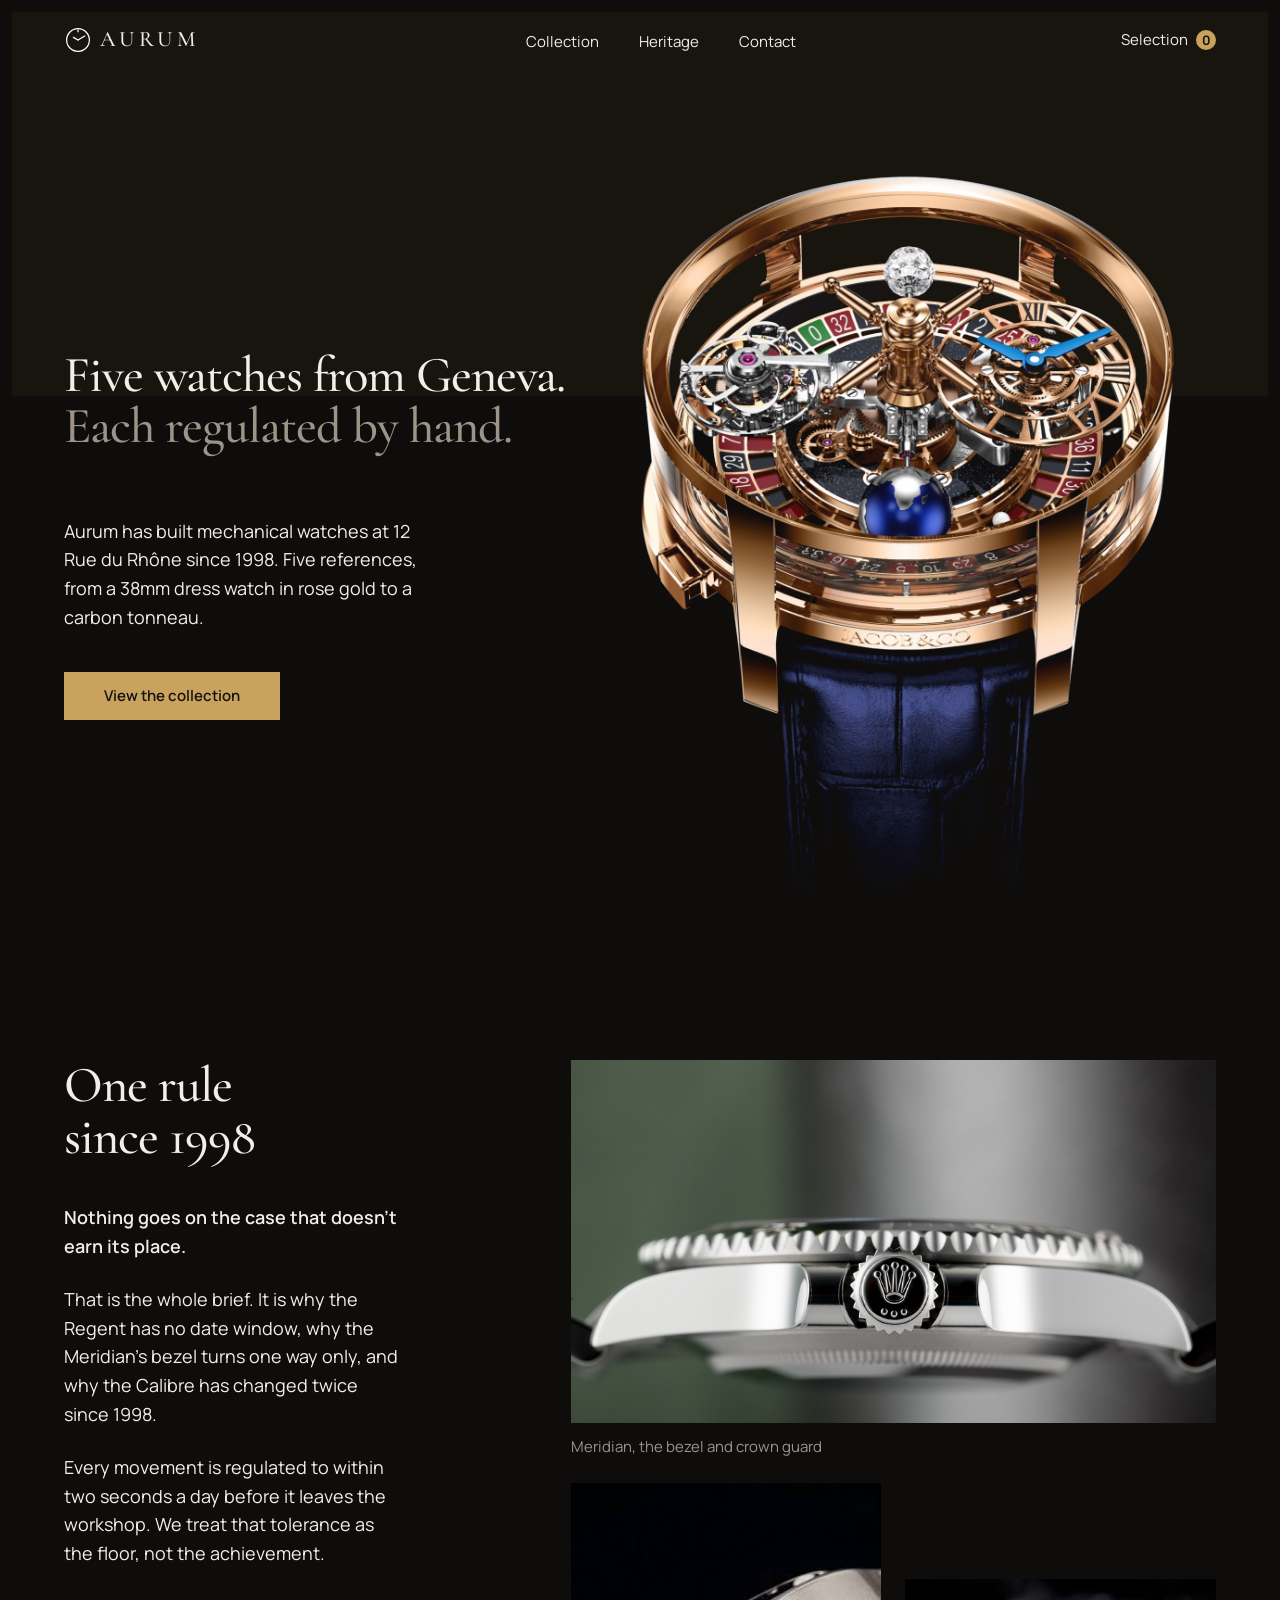
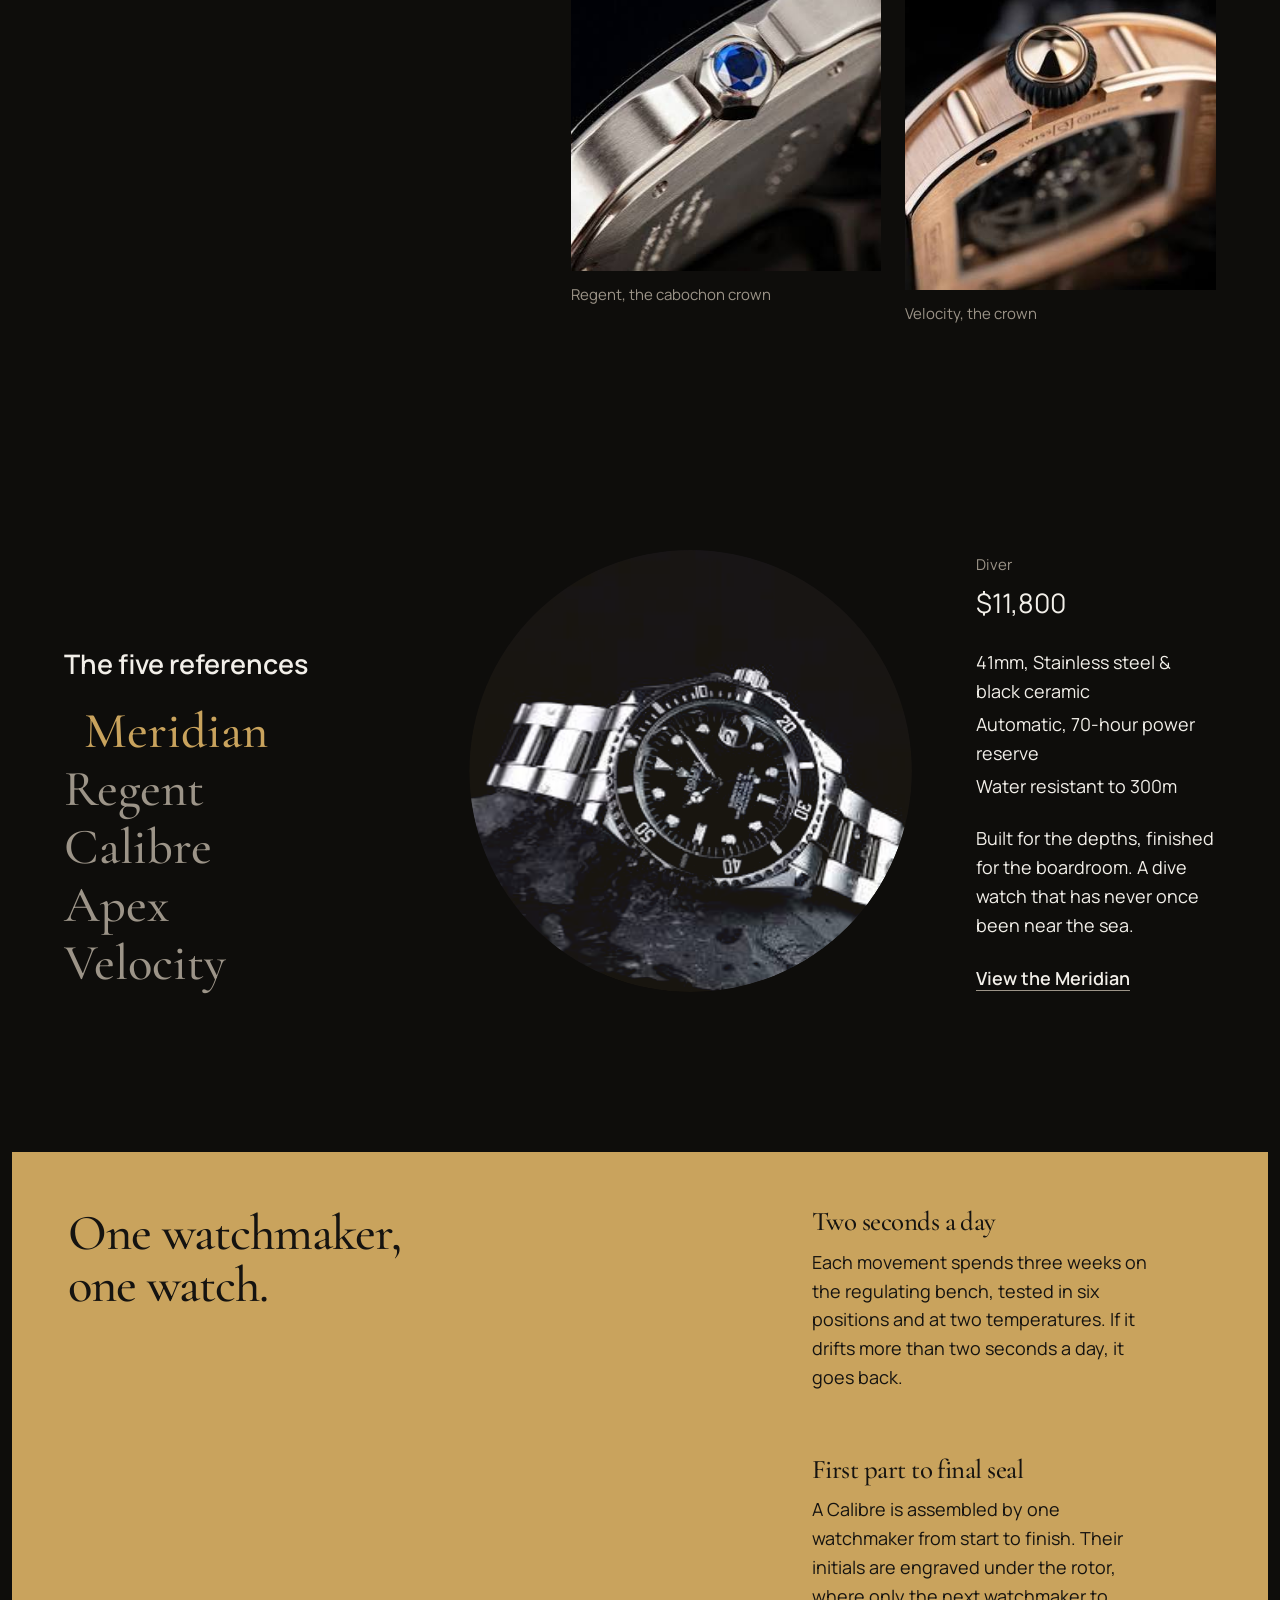
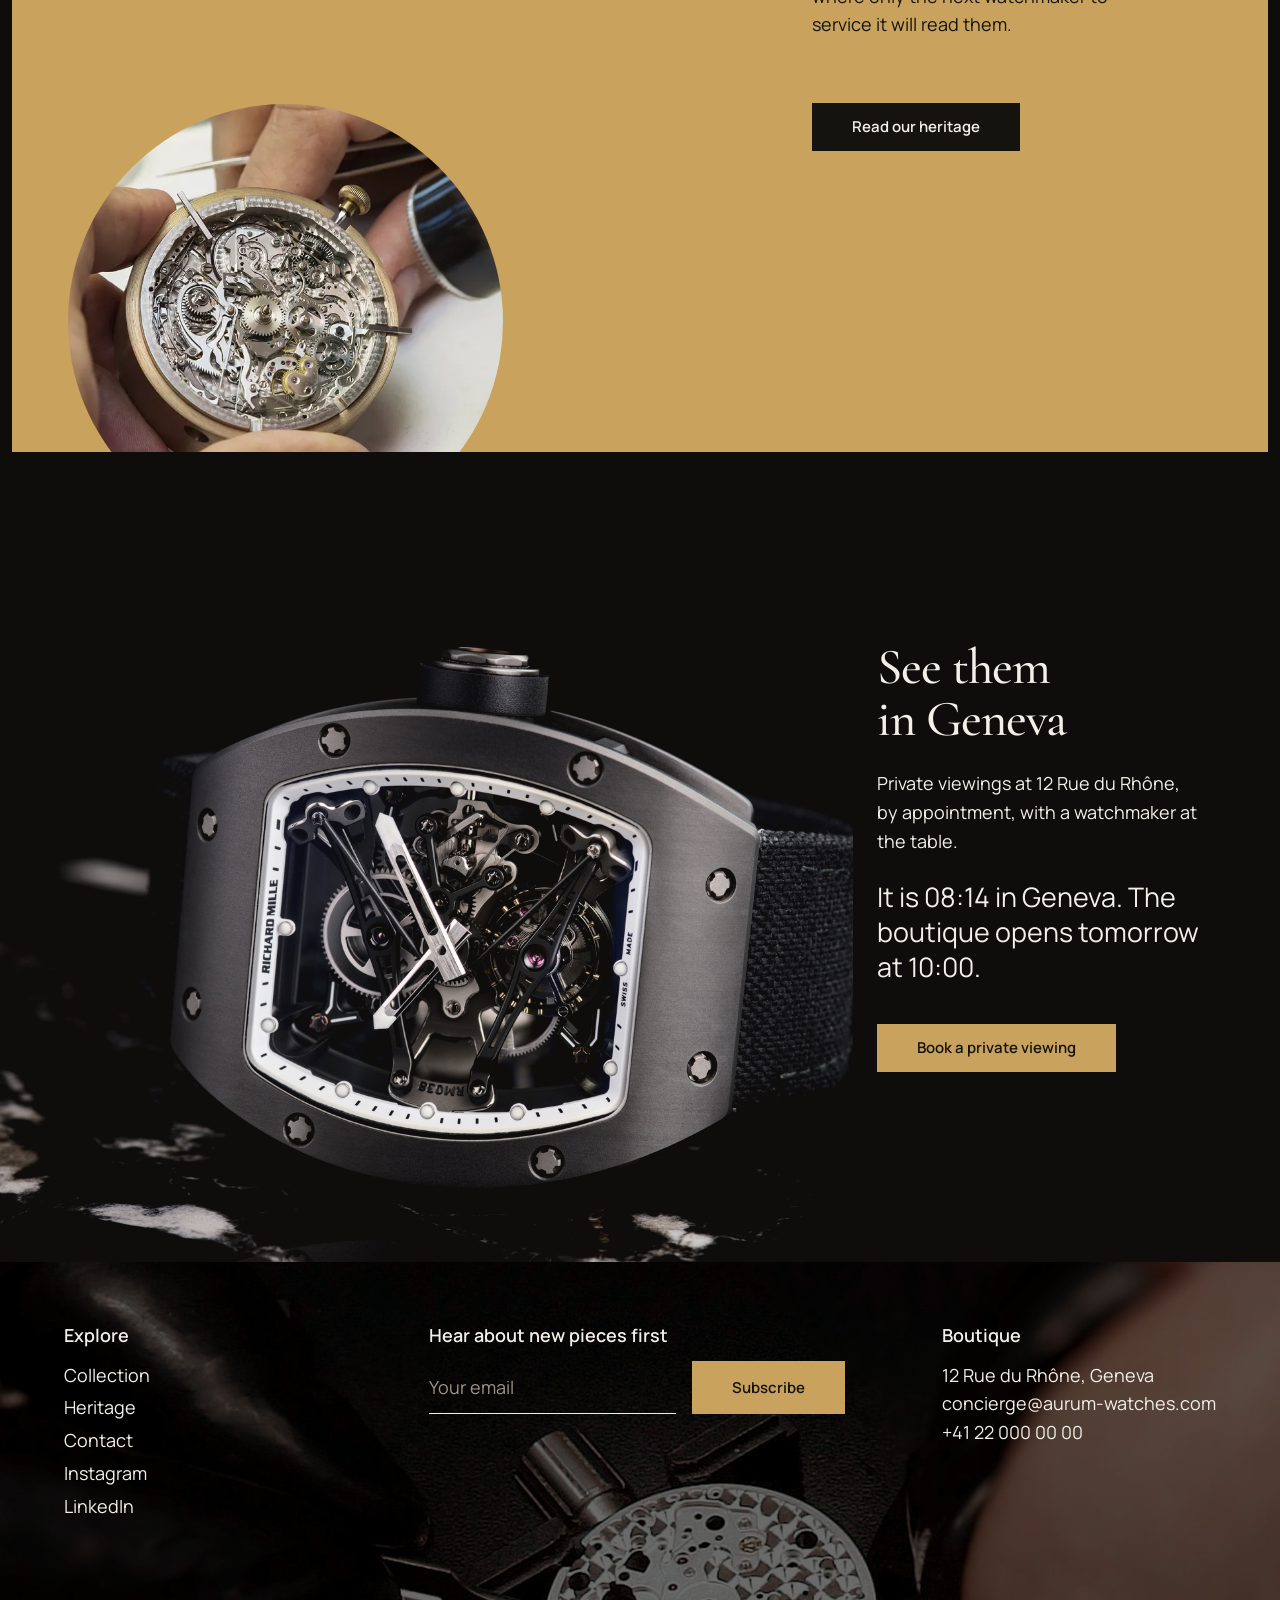
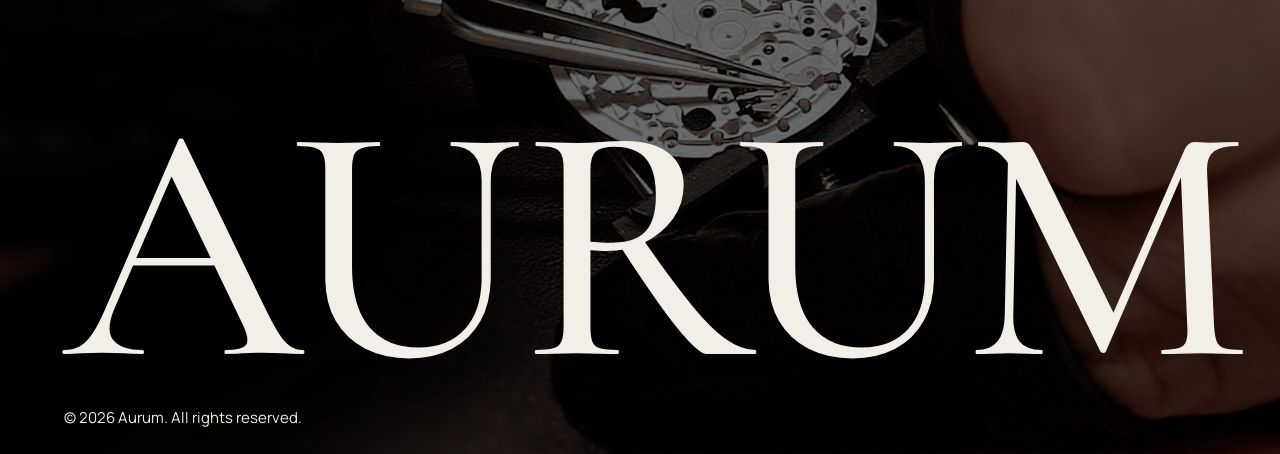
==== commit c6517401: "Rename cart to selection on homepage, keep email on one line, fix 1998 copy" ====
--- a/index.html
+++ b/index.html
@@ -38,7 +38,7 @@
         <div class="header-actions">
           <!--Warenkorb-->
           <a href="html/cart.html" class="cart-link">
-            Cart
+            Selection
             <span class="cart-count" id="cart-count">0</span>
           </a>
           <button
@@ -111,7 +111,7 @@
             <p data-reveal style="--i: 2">
               That is the whole brief. It is why the Regent has no date window,
               why the Meridian's bezel turns one way only, and why the Calibre
-              has changed twice in three decades.
+              has changed twice since 1998.
             </p>
             <p data-reveal style="--i: 3">
               Every movement is regulated to within two seconds a day before it
@@ -305,7 +305,7 @@
             <h2 class="footer-label">Boutique</h2>
             <address>
               12 Rue du Rhône, Geneva<br />
-              concierge@aurum-watches.com<br />
+              <span class="nowrap">concierge@aurum-watches.com</span><br />
               +41 22 000 00 00
             </address>
           </div>
--- a/style.css
+++ b/style.css
@@ -555,6 +555,7 @@
 
 .newsletter-form {
   display: flex;
+  flex-wrap: wrap;
   gap: var(--space-sm);
   max-width: 26rem;
 }
@@ -576,6 +577,23 @@
 .newsletter-form input:focus-visible {
   outline: none;
   border-color: var(--accent);
+}
+
+.form-message {
+  flex-basis: 100%;
+  margin-top: var(--space-xs);
+  font-weight: 600;
+}
+
+.form-message a {
+  text-decoration: underline;
+  text-underline-offset: 0.3em;
+}
+
+@media (prefers-reduced-motion: no-preference) {
+  .form-message {
+    animation: rise-in 500ms var(--ease-out) both;
+  }
 }
 
 .footer-wordmark {
@@ -1247,6 +1265,20 @@
   color: var(--muted);
 }
 
+.product-not-found {
+  grid-column: 1 / -1;
+  max-width: 36rem;
+}
+
+.button:disabled {
+  opacity: 0.4;
+  cursor: not-allowed;
+}
+
+body.nav-open {
+  overflow: hidden;
+}
+
 @media (hover: hover) and (pointer: fine) {
   .cart-item-remove:hover {
     color: var(--ink);
@@ -1366,7 +1398,6 @@
     grid-column: 6 / -1;
     padding: var(--space-xl);
   }
-
 
   .cart-layout {
     grid-template-columns: repeat(12, minmax(0, 1fr));
@@ -1483,8 +1514,62 @@
 
 @media (max-width: 59.99rem) {
   .site-nav {
-    display: none;
-  }
+    position: fixed;
+    inset: 80px 0 0;
+    padding: var(--space-xl) var(--gutter);
+    background: var(--surface);
+    visibility: hidden;
+    clip-path: inset(0 0 100% 0);
+    transition:
+      clip-path 600ms var(--ease-in-out),
+      visibility 0s linear 600ms;
+  }
+
+  .site-nav.is-open {
+    visibility: visible;
+    clip-path: inset(0);
+    transition:
+      clip-path 600ms var(--ease-in-out),
+      visibility 0s;
+  }
+
+  .site-nav ul {
+    flex-direction: column;
+    gap: var(--space-sm);
+  }
+
+  .site-nav a {
+    font-family: var(--font-display);
+    font-size: var(--step-title);
+  }
+
+  .site-nav li {
+    opacity: 0;
+    transform: translateY(16px);
+    transition:
+      opacity 400ms var(--ease-out),
+      transform 600ms var(--ease-expo);
+  }
+
+  .site-nav.is-open li {
+    opacity: 1;
+    transform: none;
+  }
+
+  .site-nav.is-open li:nth-child(1) {
+    transition-delay: 200ms;
+  }
+  .site-nav.is-open li:nth-child(2) {
+    transition-delay: 270ms;
+  }
+  .site-nav.is-open li:nth-child(3) {
+    transition-delay: 340ms;
+  }
+
+  .nav-open .site-header {
+    background: var(--surface);
+  }
+
   .nav-toggle {
     display: inline-flex;
   }
@@ -1498,8 +1583,14 @@
     top: calc(var(--seam) - 120vw * 1.2406 * 0.34);
     /* Armband unterhalb der Kante sanft ausblenden, damit der Text frei steht */
     /* taste-skill-ignore: Transparenzmaske, keine sichtbare Verlaufsfläche */
-    -webkit-mask-image: linear-gradient(#000 0 calc(120vw * 1.2406 * 0.34 + 4svh), transparent calc(120vw * 1.2406 * 0.34 + 14svh)); /* taste-skill-ignore */
-    mask-image: linear-gradient(#000 0 calc(120vw * 1.2406 * 0.34 + 4svh), transparent calc(120vw * 1.2406 * 0.34 + 14svh)); /* taste-skill-ignore */
+    -webkit-mask-image: linear-gradient(
+      #000 0 calc(120vw * 1.2406 * 0.34 + 4svh),
+      transparent calc(120vw * 1.2406 * 0.34 + 14svh)
+    ); /* taste-skill-ignore */
+    mask-image: linear-gradient(
+      #000 0 calc(120vw * 1.2406 * 0.34 + 4svh),
+      transparent calc(120vw * 1.2406 * 0.34 + 14svh)
+    ); /* taste-skill-ignore */
   }
   .hero-copy {
     grid-template-rows: calc(var(--seam) + 16svh) auto;
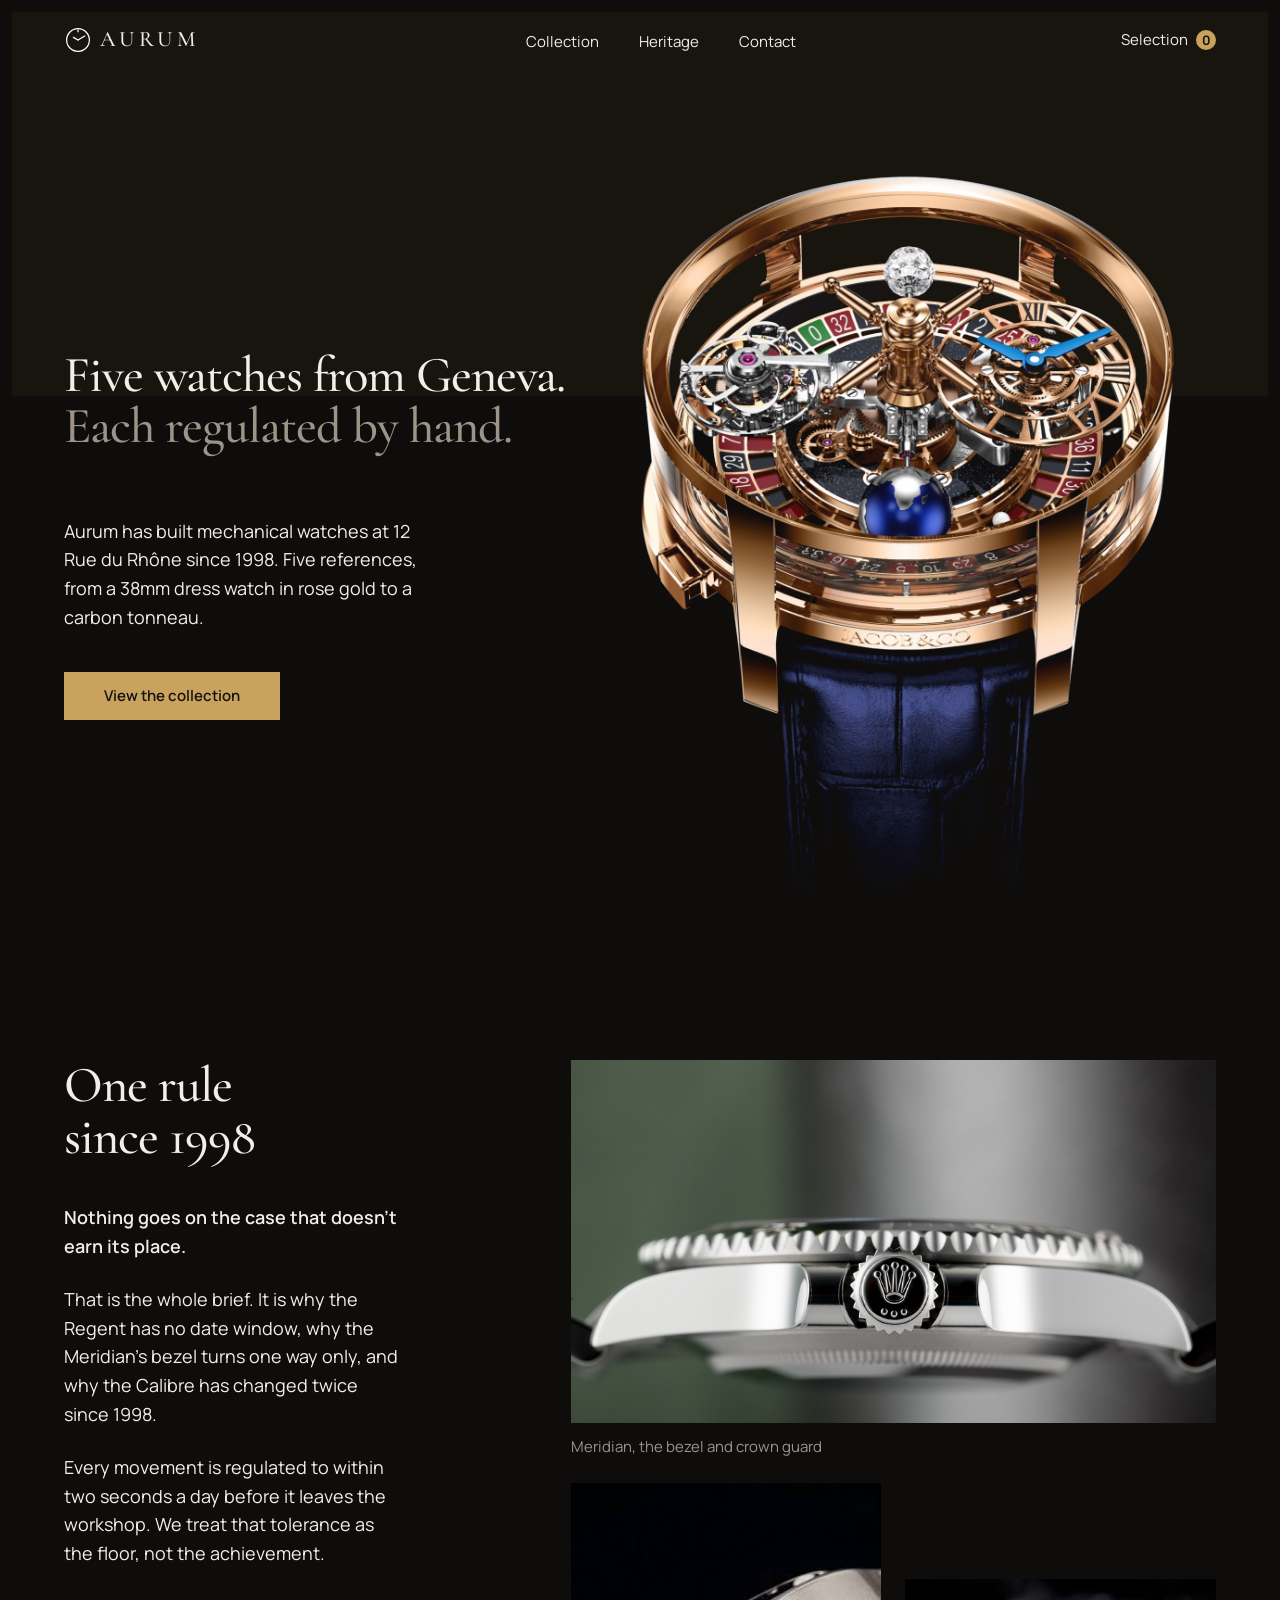
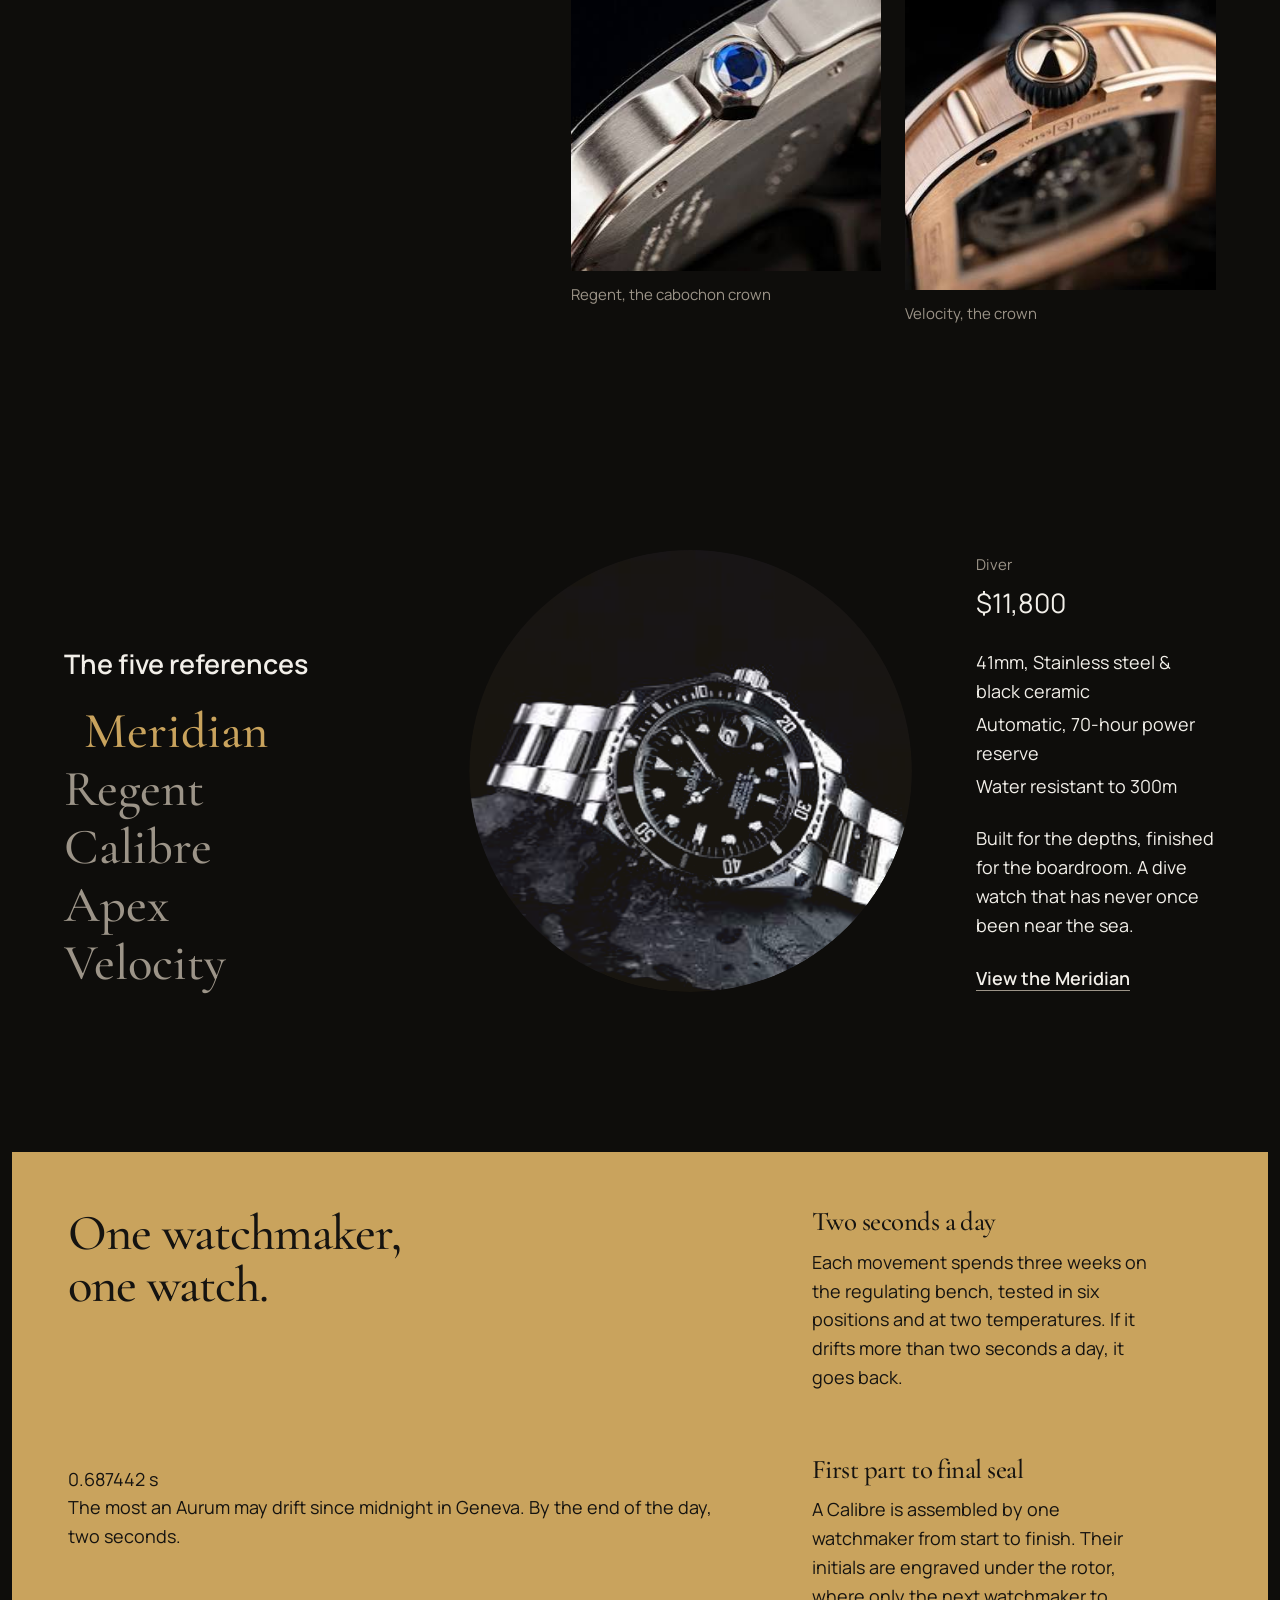
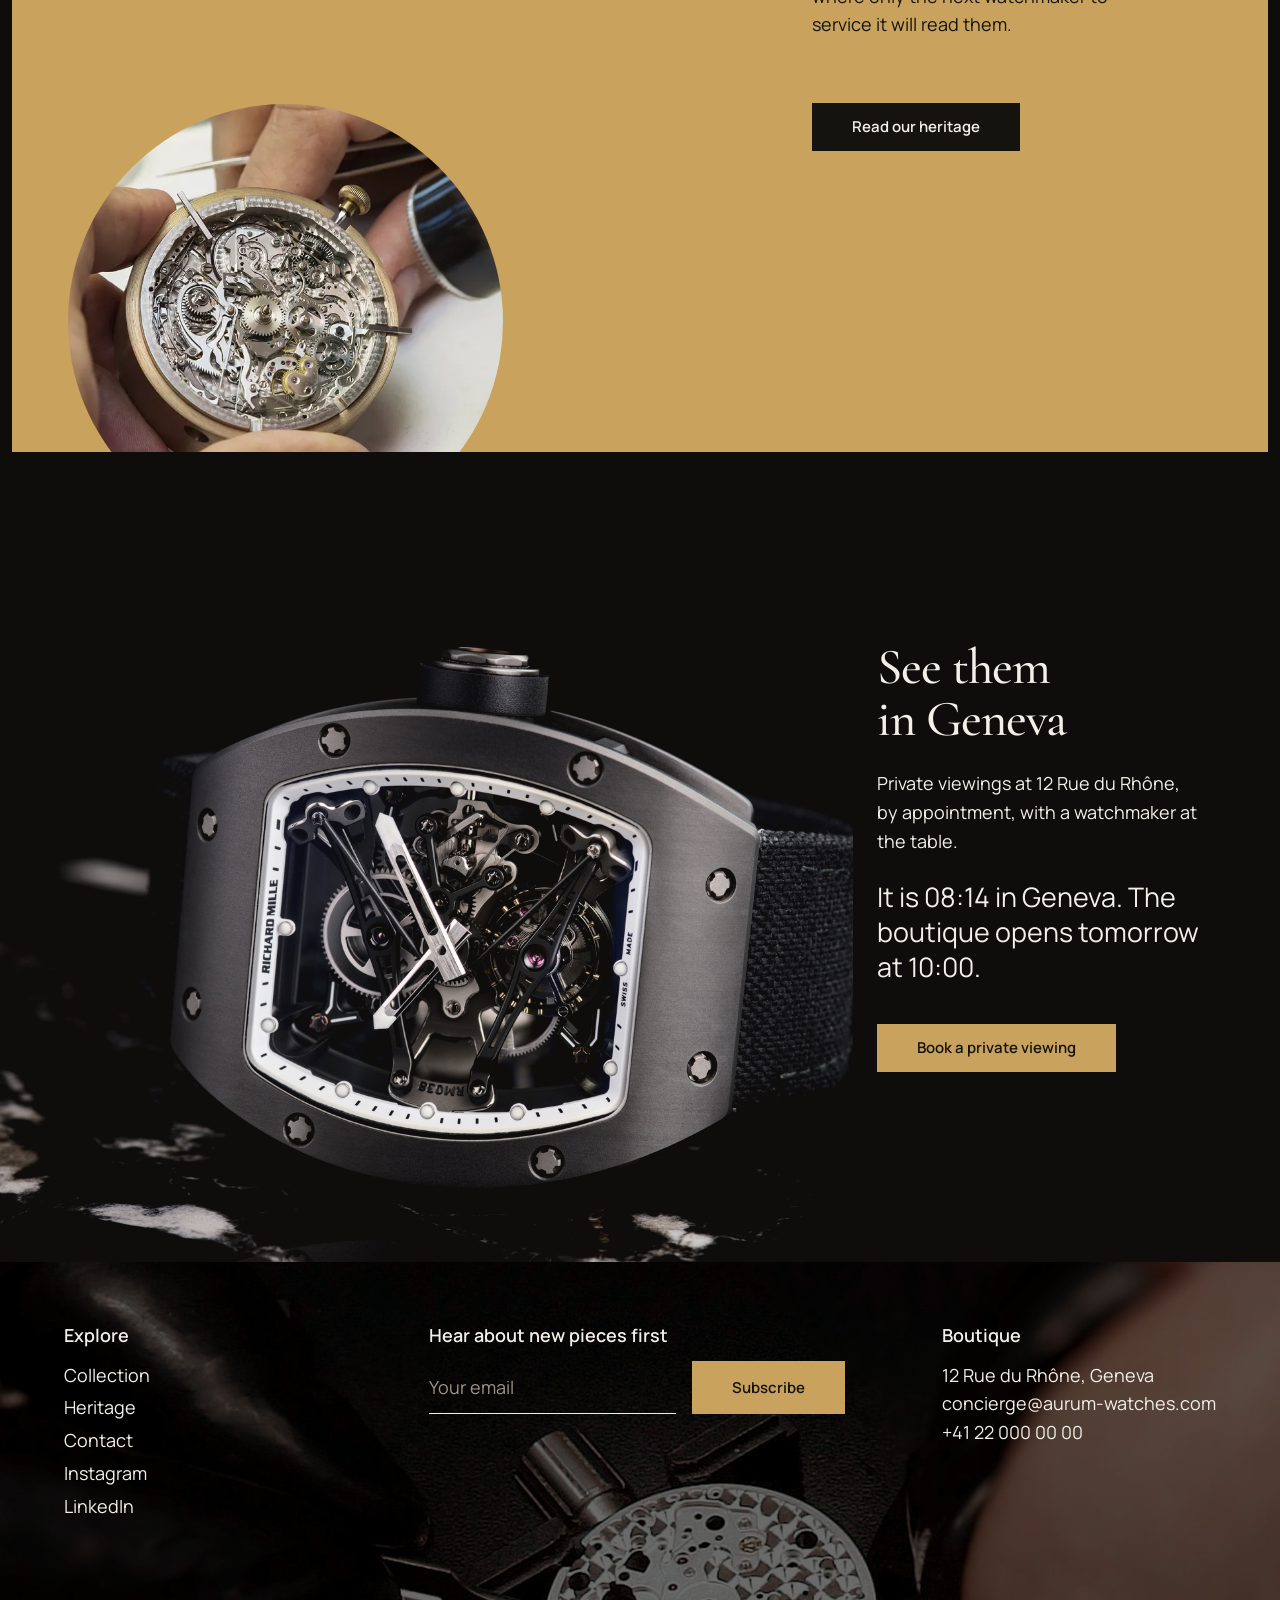
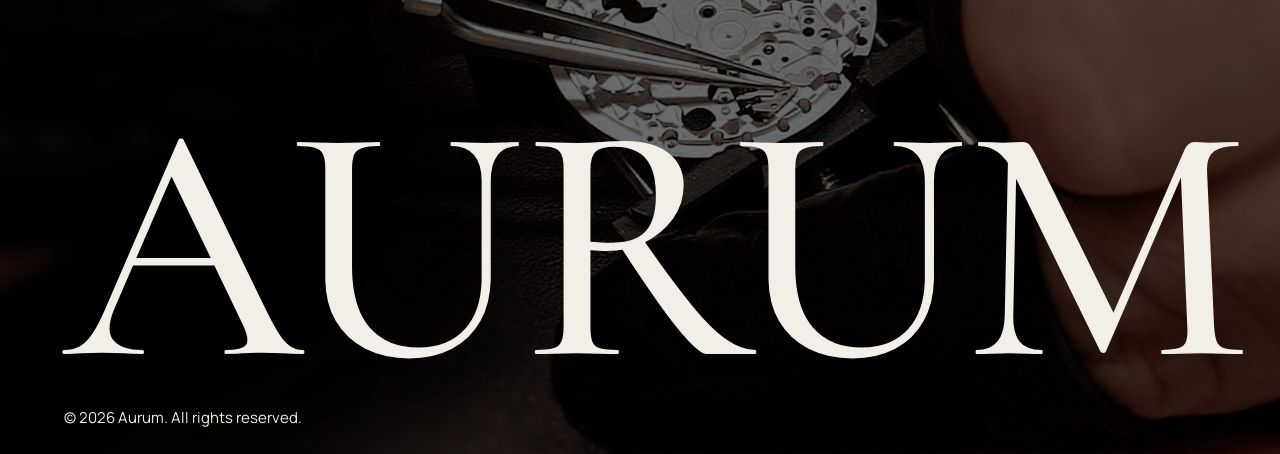
==== commit 5b1cff52: "Show live allowed drift in the watchmaker panel" ====
--- a/index.html
+++ b/index.html
@@ -190,6 +190,18 @@
         <div class="about-panel">
           <div class="about-statement">
             <h2 data-reveal style="--i: 0">One watchmaker,<br />one watch.</h2>
+
+            <!--Signatur: so viel darf eine Aurum seit Mitternacht in Genf höchstens abweichen-->
+            <div class="drift-readout" data-reveal style="--i: 1">
+              <p class="drift-value">
+                <span id="drift-seconds">0.000000</span> s
+              </p>
+              <p class="drift-caption">
+                The most an Aurum may drift since midnight in Geneva. By the
+                end of the day, two seconds.
+              </p>
+            </div>
+
             <figure class="about-portrait" data-reveal style="--i: 1">
               <img
                 src="./assets/images/audemars-watchmaking.webp"
--- a/css/standard.css
+++ b/css/standard.css
@@ -10,6 +10,7 @@
   --inverse: #151310; /* Text auf hellen/goldenen Flächen */
   --accent: #c9a35d; /* Gold – diesmal bewusst sichtbar, nicht nur homöopathisch */
   --accent-strong: #dcbb7c; /* Gold im Hover-Zustand */
+  --error: #e9a594; /* Fehlermeldungen in Formularen */
 
   /* ---- Schrift ---- */
   --font-display: "Cormorant Garamond", "Times New Roman", serif;
@@ -191,6 +192,16 @@
   outline-offset: 3px;
 }
 
+::selection {
+  background: var(--accent);
+  color: var(--inverse);
+}
+
+input,
+textarea {
+  caret-color: var(--accent);
+}
+
 @media (prefers-reduced-motion: reduce) {
   html {
     scroll-behavior: auto;
--- a/style.css
+++ b/style.css
@@ -679,6 +679,7 @@
 }
 
 .filter-btn {
+  min-height: 2.75rem;
   color: var(--muted);
   padding-block: var(--space-2xs);
   text-decoration: underline;
@@ -1074,10 +1075,24 @@
   margin-top: var(--space-md);
 }
 
-.product-add {
+.product-actions {
+  display: grid;
+  gap: var(--space-xs);
+  max-width: 24rem;
   margin-top: var(--space-lg);
-  width: 100%;
-  max-width: 24rem;
+}
+
+/* zweite Aktion: ruhiger als der Gold-Button, eine Tonstufe über dem Grund */
+.button-quiet {
+  background: var(--surface);
+  color: var(--ink);
+}
+
+@media (hover: hover) and (pointer: fine) {
+  .button-quiet:hover {
+    background: #000;
+    color: var(--accent-strong);
+  }
 }
 
 .product-specs {
@@ -1159,9 +1174,7 @@
 .cart-item {
   display: grid;
   grid-template-columns: 6rem 1fr auto;
-  grid-template-areas:
-    "media info price"
-    "media quantity quantity";
+  grid-template-areas: "media info price";
   gap: var(--space-xs) var(--space-md);
   align-items: center;
   padding: var(--space-sm);
@@ -1189,7 +1202,9 @@
 }
 
 .cart-item-remove {
-  margin-top: var(--space-2xs);
+  display: inline-flex;
+  align-items: center;
+  min-height: 2.75rem;
   font-size: var(--step-small);
   text-decoration: underline;
   text-underline-offset: 0.3em;
@@ -1197,29 +1212,6 @@
   transition: color var(--t-hover) ease;
 }
 
-.cart-item-quantity {
-  grid-area: quantity;
-  display: flex;
-  align-items: center;
-  gap: var(--space-sm);
-}
-
-.quantity-btn {
-  display: inline-flex;
-  align-items: center;
-  justify-content: center;
-  width: 2.75rem;
-  height: 2.75rem;
-  background: var(--bg);
-  transition:
-    background-color var(--t-hover) ease,
-    transform var(--t-press) var(--ease-out);
-}
-
-.quantity-btn:active {
-  transform: scale(0.94);
-}
-
 .cart-item-price {
   grid-area: price;
   font-size: var(--step-lead);
@@ -1283,9 +1275,6 @@
   .cart-item-remove:hover {
     color: var(--ink);
   }
-  .quantity-btn:hover {
-    background: #000;
-  }
 }
 
 @media (min-width: 48rem) {
@@ -1299,8 +1288,7 @@
     grid-template-columns: minmax(0, 1fr) minmax(0, 1fr);
   }
   .cart-item {
-    grid-template-columns: 7rem 1fr auto auto;
-    grid-template-areas: "media info quantity price";
+    grid-template-columns: 7rem 1fr auto;
     gap: var(--space-lg);
   }
 }
@@ -1342,6 +1330,9 @@
     aspect-ratio: 1;
     margin: 0 calc(-1 * var(--gutter)) 0 0;
   }
+  .page-intro-compact .page-intro-media {
+    aspect-ratio: 16 / 9;
+  }
 
   .story-grid {
     grid-template-columns: repeat(12, minmax(0, 1fr));
@@ -1394,7 +1385,8 @@
   .contact-details {
     grid-column: 1 / span 4;
   }
-  .contact-form {
+  .contact-form,
+  .viewing-confirmation {
     grid-column: 6 / -1;
     padding: var(--space-xl);
   }
@@ -1410,6 +1402,144 @@
     position: sticky;
     top: calc(80px + var(--space-lg));
   }
+}
+
+/* nicht umbrechen: E-Mail-Adressen, Uhrzeiten, kurze Labels */
+.nowrap,
+.opening-hours dd,
+.cart-lines dt {
+  white-space: nowrap;
+}
+
+.required-note {
+  font-weight: 400;
+  color: var(--muted);
+}
+
+.cart-item-name a {
+  text-decoration: underline;
+  text-decoration-color: transparent;
+  text-underline-offset: 0.3em;
+  transition: text-decoration-color var(--t-hover) ease;
+}
+
+@media (hover: hover) and (pointer: fine) {
+  .cart-item-name a:hover {
+    text-decoration-color: currentColor;
+  }
+}
+
+/* ---- Kollektion: kompakter Kopf + Abschluss-Band ---- */
+.page-intro-compact .page-intro-media {
+  aspect-ratio: 16 / 9;
+}
+
+.page-intro-compact + .section-collection {
+  padding-top: var(--space-xl);
+}
+
+.closing-band {
+  padding-inline: 12px;
+  margin-bottom: var(--section-gap);
+}
+
+.closing-band-inner {
+  display: grid;
+  gap: var(--space-md);
+  justify-items: start;
+  padding-block: var(--space-2xl);
+  background: var(--surface);
+}
+
+.closing-band-inner .boutique-status {
+  max-width: 32ch;
+}
+
+@media (min-width: 48rem) {
+  .closing-band-inner {
+    grid-template-columns: 1fr auto;
+    align-items: end;
+  }
+  .closing-band-inner .button {
+    grid-column: 2;
+    grid-row: 1 / span 2;
+  }
+}
+
+/* ---- Anfrage: Auswahl im Formular und Bestätigung ---- */
+.contact-form {
+  scroll-margin-top: 100px;
+}
+
+.selection-strip {
+  display: grid;
+  gap: var(--space-sm);
+  padding: var(--space-md);
+  background: var(--bg);
+}
+
+.selection-strip[hidden],
+#reference-field[hidden] {
+  display: none;
+}
+
+.selection-strip h3 {
+  font-family: var(--font-body);
+  font-size: var(--step-body);
+  font-weight: 600;
+  letter-spacing: 0;
+}
+
+.selection-pieces {
+  display: flex;
+  flex-wrap: wrap;
+  gap: var(--space-sm) var(--space-md);
+}
+
+.selection-piece {
+  display: flex;
+  align-items: center;
+  gap: var(--space-xs);
+  font-family: var(--font-display);
+  font-size: var(--step-lead);
+}
+
+.selection-piece-media {
+  width: 3.5rem;
+  margin: 0;
+  aspect-ratio: 1;
+  border-radius: 50%;
+}
+
+.viewing-confirmation {
+  display: grid;
+  gap: var(--space-md);
+  justify-items: start;
+  align-content: start;
+  padding: var(--space-lg) var(--space-md);
+  background: var(--surface);
+  scroll-margin-top: 100px;
+}
+
+.viewing-confirmation:focus {
+  outline: none;
+}
+
+.viewing-confirmation-lead {
+  font-family: var(--font-display);
+  font-size: var(--step-title);
+  line-height: var(--leading-tight);
+}
+
+@media (prefers-reduced-motion: no-preference) {
+  .viewing-confirmation {
+    animation: rise-in 600ms var(--ease-expo) both;
+  }
+}
+
+/* "All" ist ein kurzes Wort: trotzdem 44px breite Tippfläche */
+.filter-btn {
+  min-width: 2.75rem;
 }
 
 /* ============================================
@@ -1572,6 +1702,29 @@
 
   .nav-toggle {
     display: inline-flex;
+    align-items: center;
+    justify-content: center;
+    width: 2.75rem;
+    height: 2.75rem;
+    margin-right: -0.625rem;
+  }
+
+  /* Produktseite: flacheres Hauptbild und engere Abstände,
+     damit Name, Preis und Besichtigungs-Button in den ersten Bildschirm passen */
+  .product-page {
+    padding-top: var(--space-md);
+  }
+  .back-link {
+    margin-bottom: var(--space-sm);
+  }
+  .product {
+    gap: var(--space-md);
+  }
+  .product-main-image {
+    aspect-ratio: 3 / 2;
+  }
+  .product-thumb {
+    aspect-ratio: 4 / 3;
   }
 
   .hero {
@@ -1583,11 +1736,11 @@
     top: calc(var(--seam) - 120vw * 1.2406 * 0.34);
     /* Armband unterhalb der Kante sanft ausblenden, damit der Text frei steht */
     /* taste-skill-ignore: Transparenzmaske, keine sichtbare Verlaufsfläche */
-    -webkit-mask-image: linear-gradient(
+    -webkit-mask-image: linear-gradient( /* taste-skill-ignore */
       #000 0 calc(120vw * 1.2406 * 0.34 + 4svh),
       transparent calc(120vw * 1.2406 * 0.34 + 14svh)
     ); /* taste-skill-ignore */
-    mask-image: linear-gradient(
+    mask-image: linear-gradient( /* taste-skill-ignore */
       #000 0 calc(120vw * 1.2406 * 0.34 + 4svh),
       transparent calc(120vw * 1.2406 * 0.34 + 14svh)
     ); /* taste-skill-ignore */
